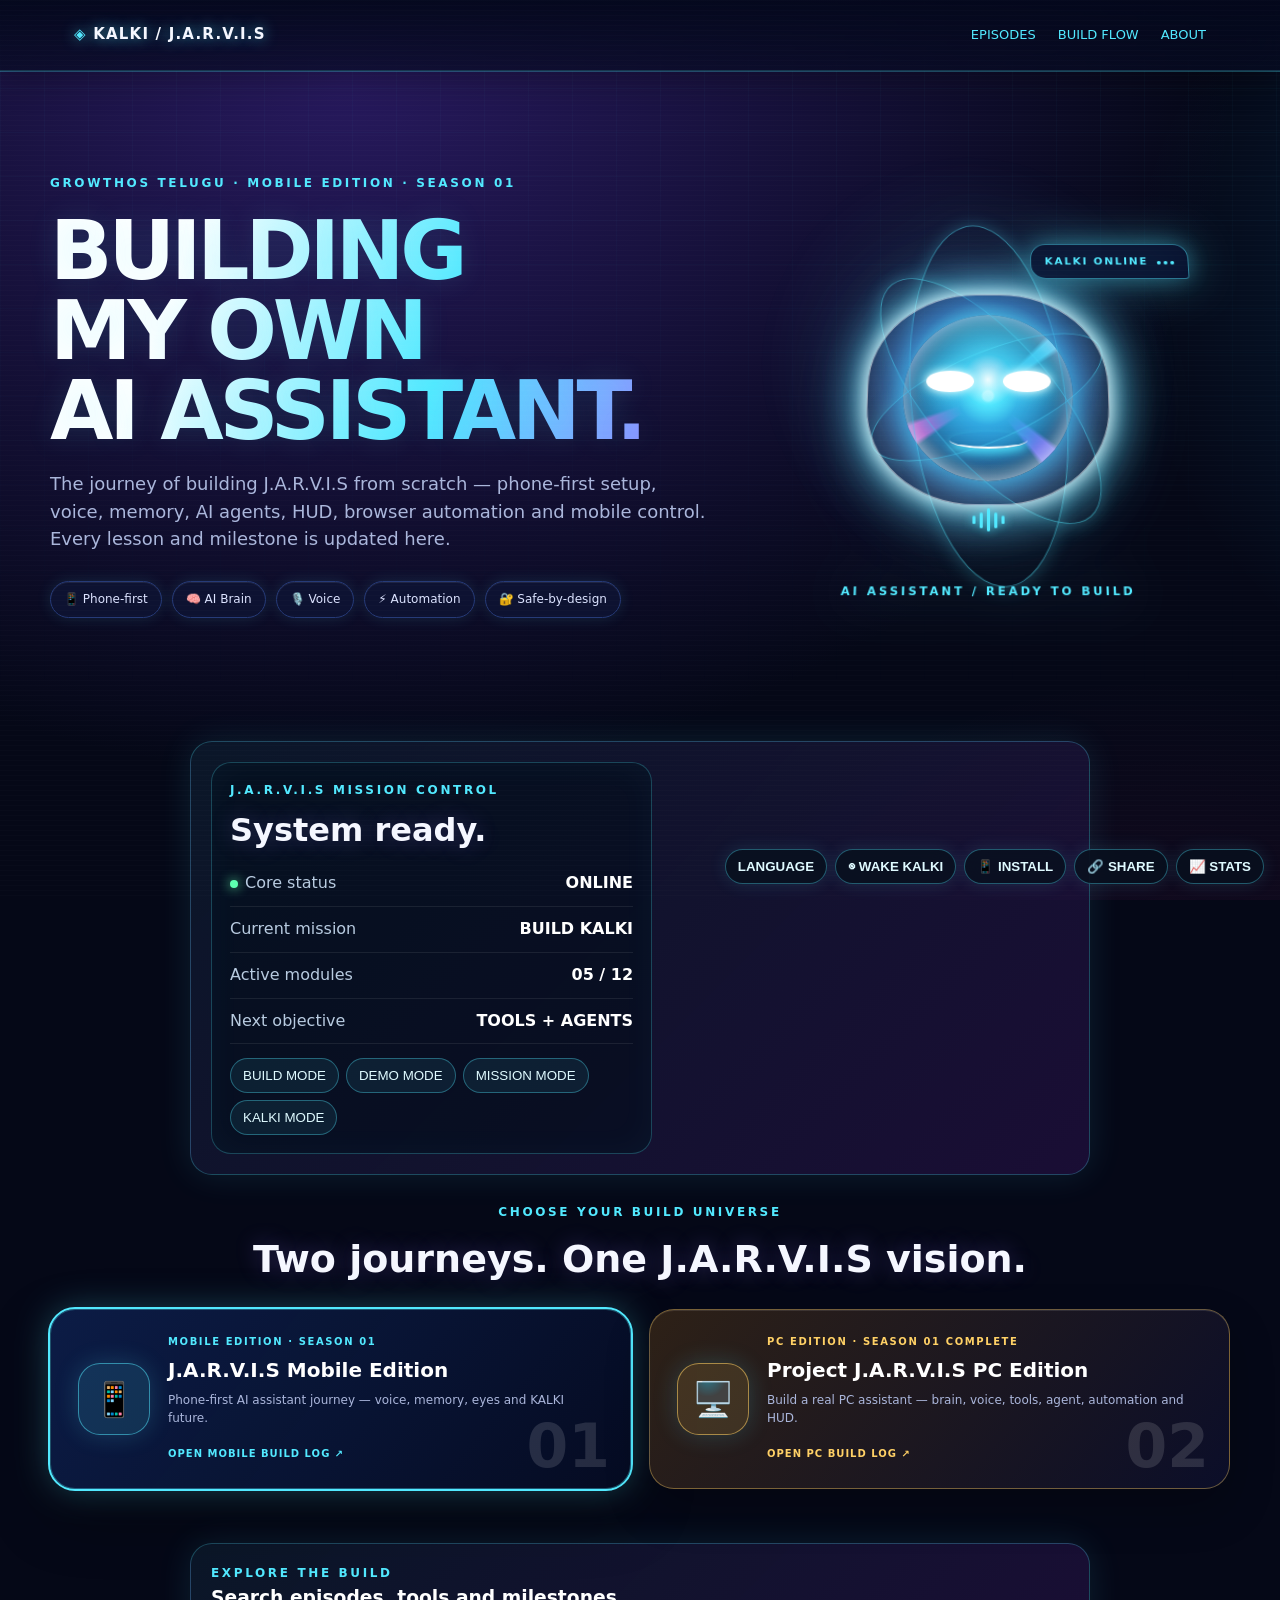
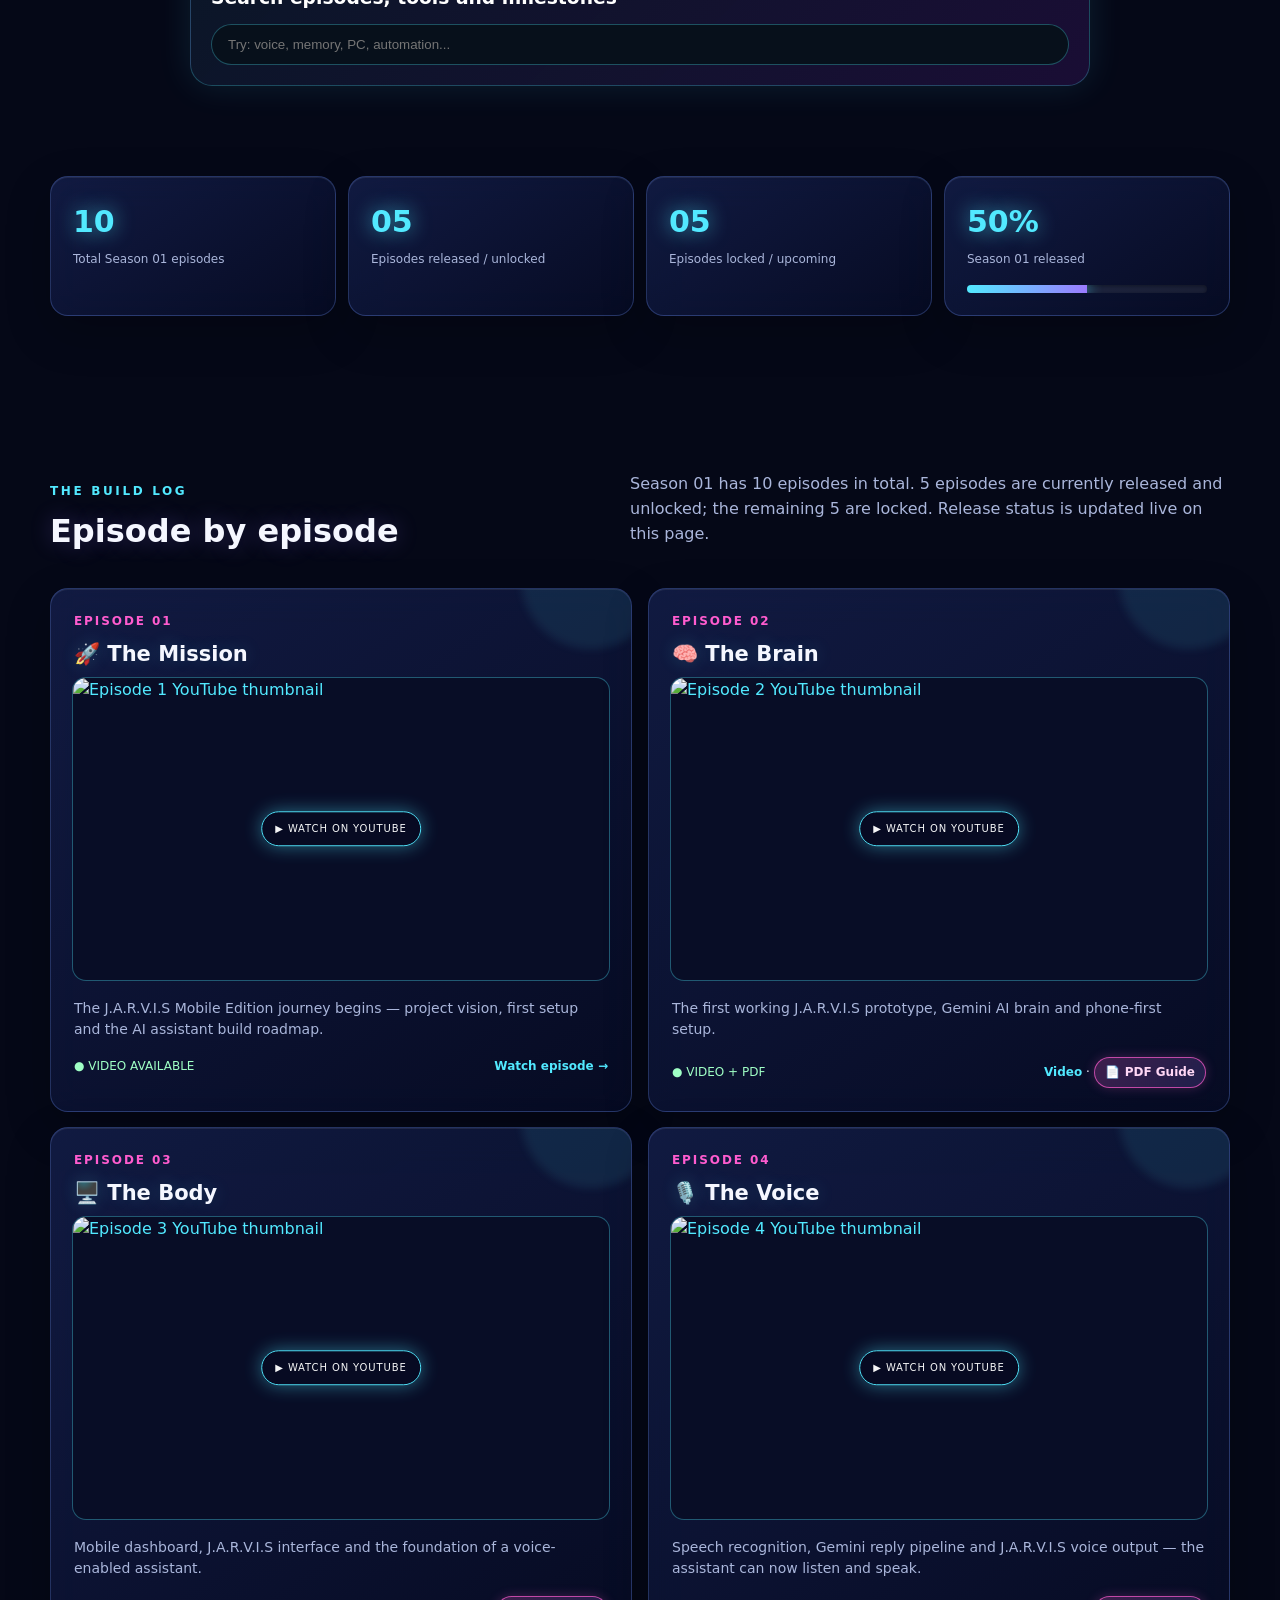
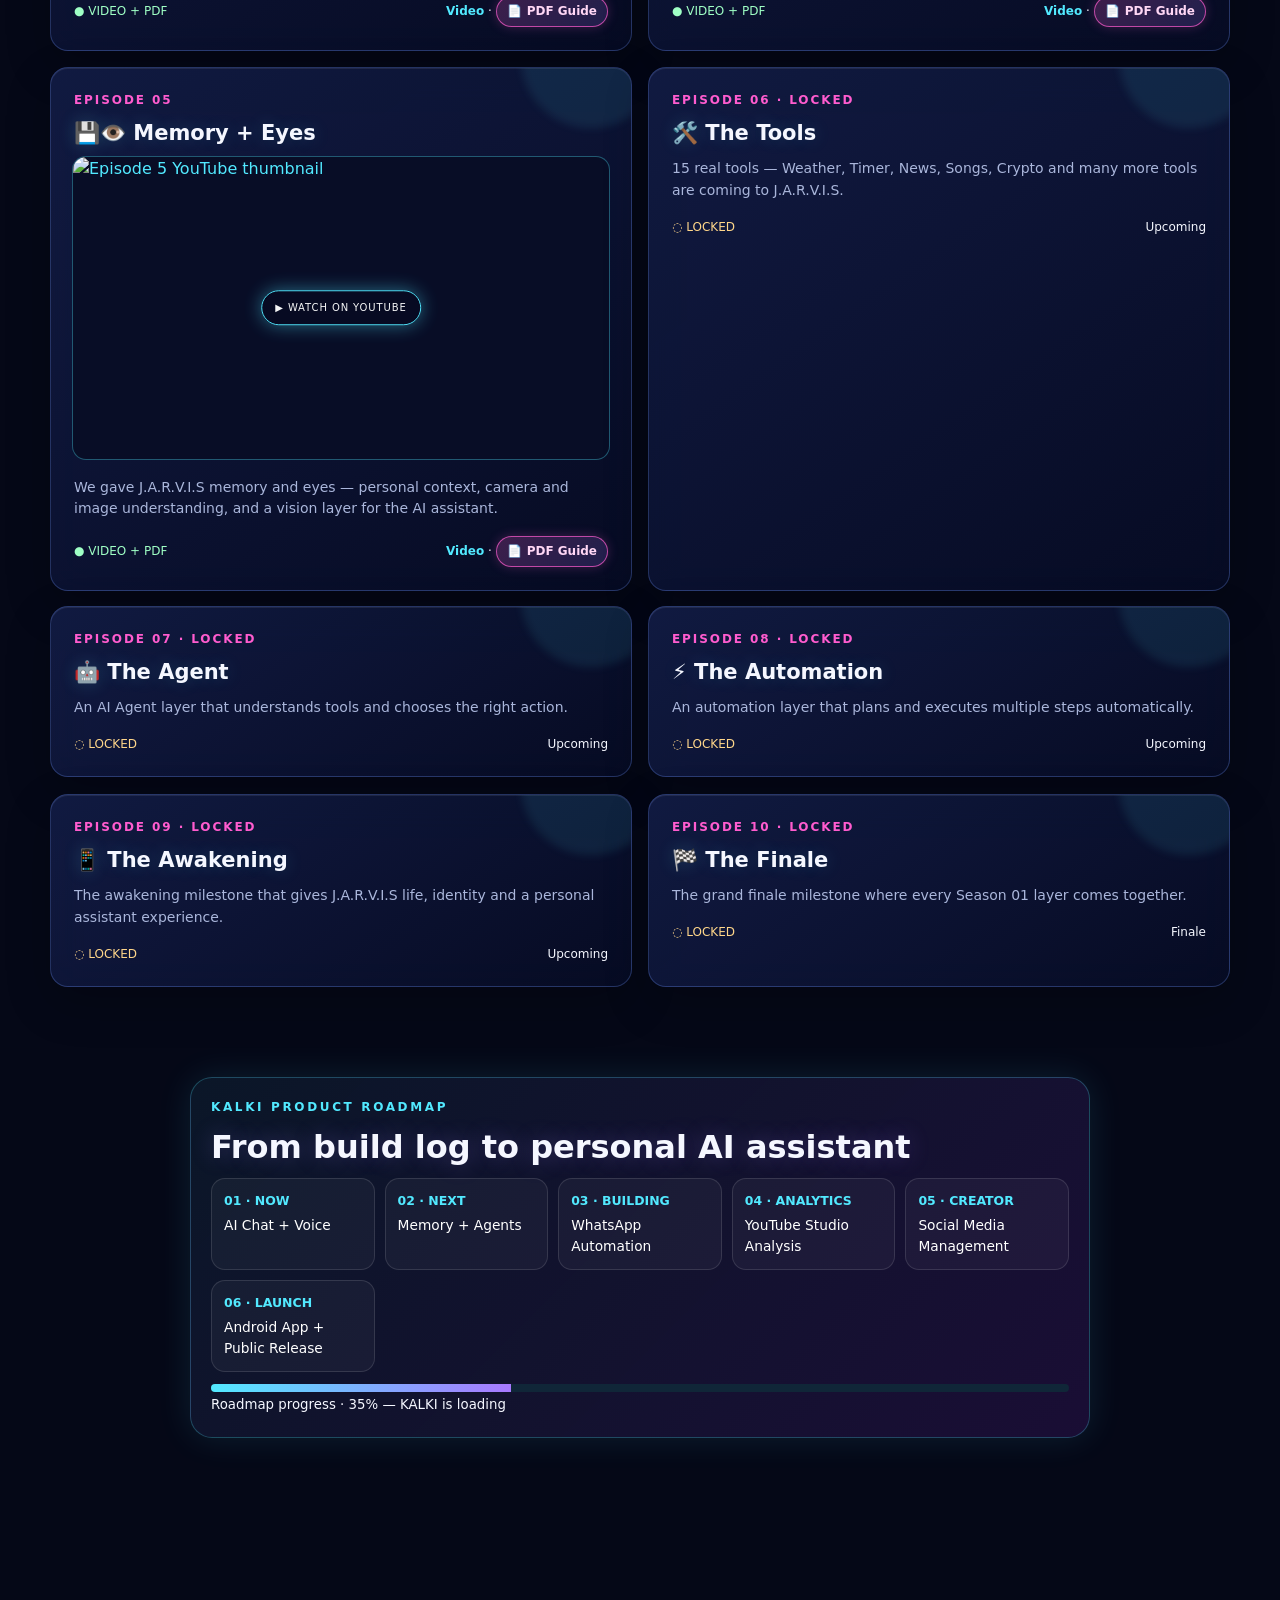
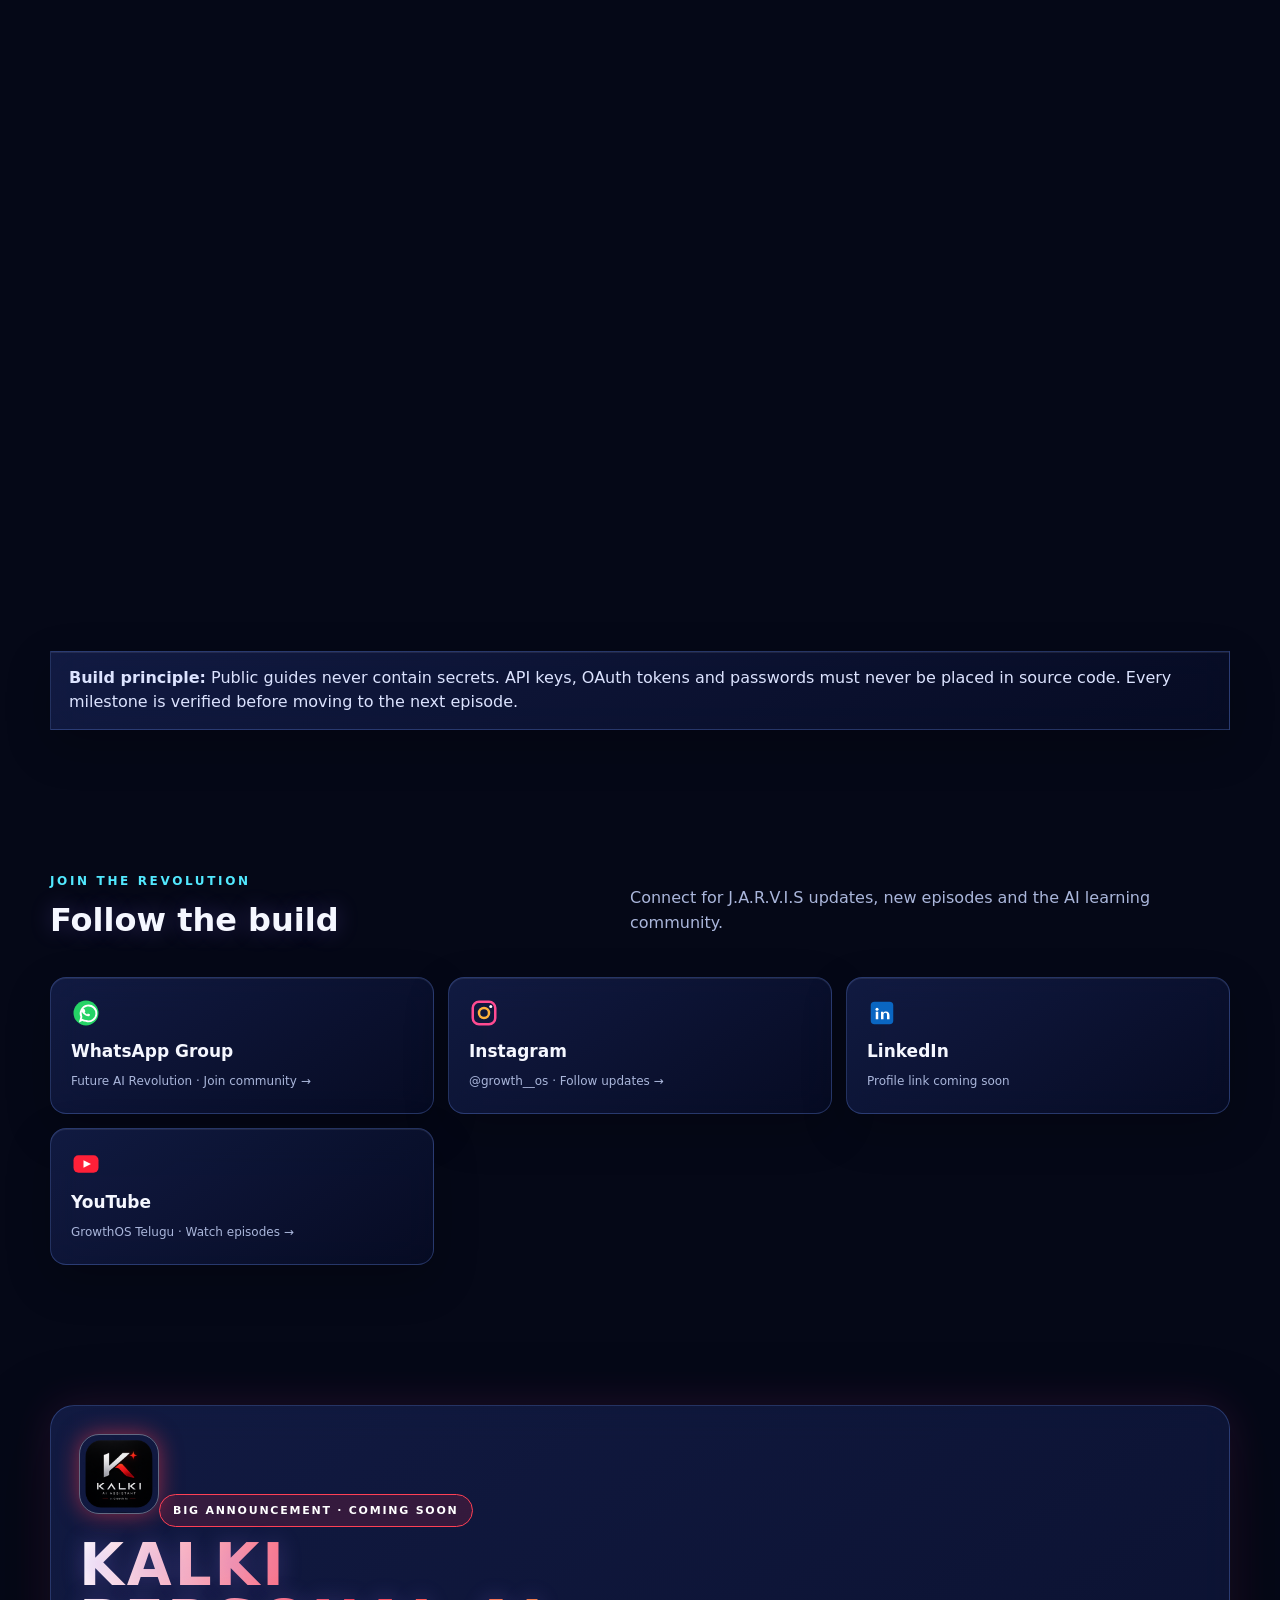
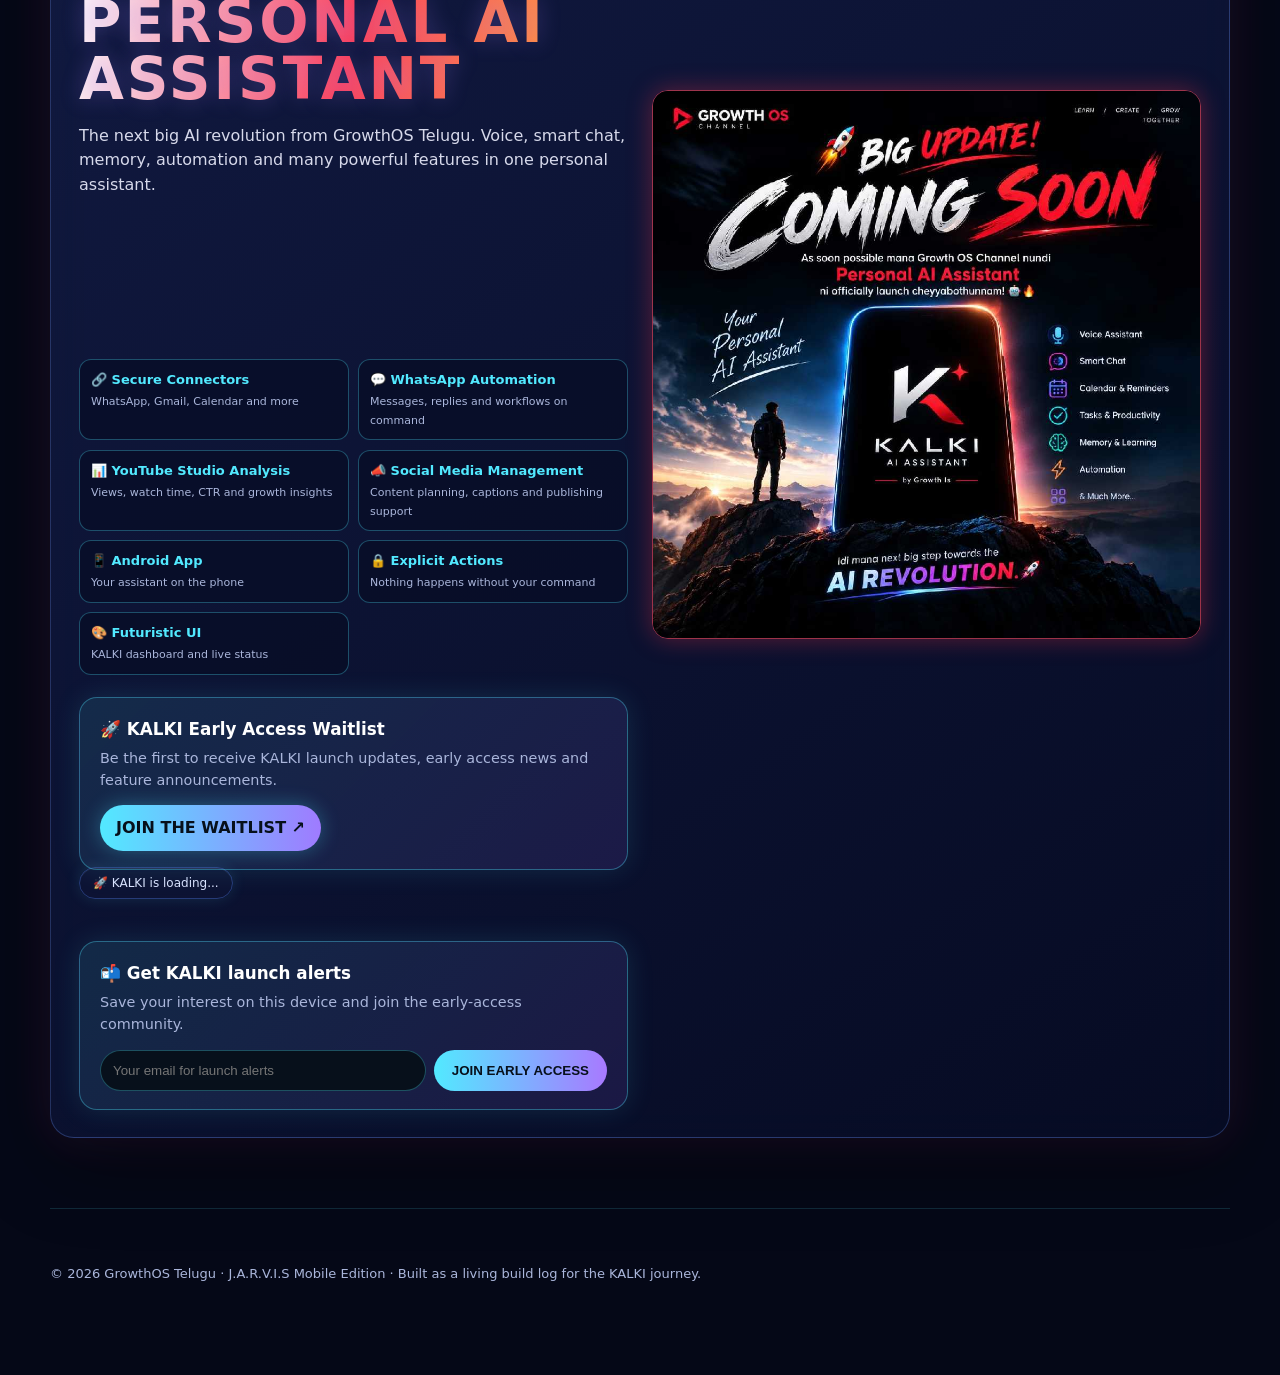
==== frontend/jarvis-build-log.html @ 360deee9 "Remove AI Brain and Command Simulator Removed the AI Brain Network and Command Simulator sections wh" ====
<!doctype html>
<html lang="te">
<head><link rel="manifest" href="manifest.json"><meta name="theme-color" content="#07101b">
<meta charset="utf-8">
<meta name="viewport" content="width=device-width, initial-scale=1">
<title>KALKI / J.A.R.V.I.S Mobile Edition — Build Log</title>
<meta name="description" content="GrowthOS Telugu J.A.R.V.I.S Mobile Edition build log — every episode, architecture note and practical guide in one place.">
<meta property="og:type" content="website">
<meta property="og:title" content="KALKI / J.A.R.V.I.S Mobile Edition — Build Log">
<meta property="og:description" content="A cinematic episode-by-episode build log for the J.A.R.V.I.S Mobile Edition project.">
<meta name="twitter:card" content="summary_large_image">
<meta name="theme-color" content="#070b22">
<style>
:root{--bg:#070b22;--panel:#0e1535;--line:#263b78;--cyan:#52e9ff;--violet:#9b7bff;--pink:#ff5ccf;--muted:#aab6db;--white:#f5f7ff}*{box-sizing:border-box}html{scroll-behavior:smooth}body{margin:0;background:radial-gradient(circle at 75% 0,#1b1750 0,transparent 32%),var(--bg);color:var(--white);font-family:Inter,system-ui,-apple-system,Segoe UI,sans-serif;line-height:1.55;overflow-x:hidden}body:before{content:"";position:fixed;inset:0;pointer-events:none;opacity:.11;background-image:linear-gradient(rgba(82,233,255,.3) 1px,transparent 1px),linear-gradient(90deg,rgba(82,233,255,.3) 1px,transparent 1px);background-size:44px 44px;mask-image:linear-gradient(to bottom,#000,transparent 85%)}a{color:var(--cyan);text-decoration:none}a:hover{text-decoration:underline}.wrap{max-width:1180px;margin:auto;padding:0 24px}.top{position:sticky;top:0;z-index:5;border-bottom:1px solid rgba(82,233,255,.2);background:rgba(7,11,34,.84);backdrop-filter:blur(16px)}.nav{height:70px;display:flex;align-items:center;justify-content:space-between;gap:20px}.brand{font-weight:900;letter-spacing:.08em}.brand b{color:var(--cyan)}.navlinks{display:flex;gap:22px;font-size:13px;color:var(--muted)}.hero{min-height:610px;display:grid;grid-template-columns:1.15fr .85fr;align-items:center;gap:40px;padding:72px 0}.eyebrow{color:var(--cyan);font-size:12px;letter-spacing:.22em;font-weight:800}.hero h1{font-size:clamp(40px,7vw,82px);line-height:.98;margin:18px 0;background:linear-gradient(110deg,#fff 20%,var(--cyan),var(--violet));-webkit-background-clip:text;color:transparent;letter-spacing:-.05em}.hero p{color:var(--muted);font-size:18px;max-width:660px}.chips{display:flex;flex-wrap:wrap;gap:10px;margin-top:28px}.chip{border:1px solid var(--line);background:rgba(14,21,53,.8);padding:8px 13px;border-radius:99px;font-size:12px;color:#dce3ff}.reactor{height:330px;display:grid;place-items:center;position:relative}.orb{width:170px;height:170px;border-radius:50%;background:radial-gradient(circle,#fff 0 4%,var(--cyan) 6%,#1575c9 25%,transparent 62%),conic-gradient(from 0deg,transparent 0 12%,var(--cyan) 13% 15%,transparent 16% 35%,var(--violet) 36% 39%,transparent 40% 65%,var(--pink) 66% 69%,transparent 70%);box-shadow:0 0 25px var(--cyan),0 0 90px rgba(82,233,255,.6);animation:pulse 2.7s ease-in-out infinite}.ring{position:absolute;border:1px solid rgba(82,233,255,.65);border-radius:50%;width:250px;height:90px;transform:rotate(-24deg);animation:spin 8s linear infinite}.ring:nth-child(2){width:310px;height:125px;transform:rotate(50deg);border-color:rgba(155,123,255,.6);animation-duration:11s;animation-direction:reverse}.ring:nth-child(3){width:370px;height:155px;transform:rotate(84deg);border-color:rgba(255,92,207,.4);animation-duration:15s}.corelabel{position:absolute;bottom:18px;color:var(--cyan);font-size:11px;letter-spacing:.25em;font-weight:800}.section{padding:70px 0}.sectionhead{display:flex;justify-content:space-between;align-items:end;gap:20px;margin-bottom:25px}.section h2{font-size:32px;margin:6px 0}.sectionhead p{color:var(--muted);max-width:600px}.stats{display:grid;grid-template-columns:repeat(4,1fr);gap:12px}.stat,.card,.timeline{background:linear-gradient(145deg,rgba(20,31,76,.84),rgba(10,15,40,.9));border:1px solid var(--line);border-radius:18px}.stat{padding:22px}.stat strong{font-size:30px;color:var(--cyan);display:block}.stat span{font-size:12px;color:var(--muted)}.progress{height:8px;border-radius:10px;background:#151e49;overflow:hidden;margin-top:15px}.progress i{display:block;height:100%;width:38%;background:linear-gradient(90deg,var(--cyan),var(--violet),var(--pink));box-shadow:0 0 15px var(--cyan)}.episodes{display:grid;grid-template-columns:repeat(2,1fr);gap:16px}.card{padding:23px;position:relative;overflow:hidden}.card:after{content:"";position:absolute;inset:-80px -30px auto auto;width:140px;height:140px;border-radius:50%;background:rgba(82,233,255,.09);filter:blur(4px)}.num{font-size:12px;color:var(--pink);letter-spacing:.16em;font-weight:900}.card h3{margin:7px 0 9px;font-size:21px}.thumb{display:block;position:relative;margin:-2px -2px 17px;border-radius:12px;overflow:hidden;border:1px solid rgba(82,233,255,.35);background:#080d26}.thumb img{display:block;width:100%;aspect-ratio:16/9;object-fit:cover;transition:transform .35s ease,filter .35s ease}.thumb:after{content:"▶  WATCH ON YOUTUBE";position:absolute;left:50%;top:50%;transform:translate(-50%,-50%);padding:9px 13px;border-radius:99px;background:rgba(7,11,34,.86);border:1px solid var(--cyan);color:#fff;font-size:10px;letter-spacing:.09em;white-space:nowrap;opacity:.96;box-shadow:0 0 18px rgba(82,233,255,.45)}.thumb:hover img{transform:scale(1.06);filter:brightness(.65)}.card p{margin:0 0 16px;color:var(--muted);font-size:14px}.meta{display:flex;align-items:center;justify-content:space-between;gap:12px;font-size:12px}.meta a{font-weight:700}.meta .pdf-link{display:inline-flex;align-items:center;gap:5px;padding:5px 10px;border:1px solid rgba(255,92,207,.7);border-radius:999px;background:linear-gradient(135deg,rgba(255,92,207,.22),rgba(155,123,255,.18));color:#ffd7f5;box-shadow:0 0 12px rgba(255,92,207,.22)}.meta .pdf-link:before{content:"📄"}.meta .pdf-link:hover{background:rgba(255,92,207,.35);text-decoration:none;transform:translateY(-1px)}.status{color:#9fffc5}.status.soon{color:#ffd68a}.timeline{padding:24px}.step{display:grid;grid-template-columns:80px 1fr;gap:16px;padding:17px 0;border-bottom:1px solid rgba(38,59,120,.7)}.step:last-child{border:0}.step b{color:var(--cyan)}.step span{color:var(--muted);font-size:14px}.note{border-left:3px solid var(--pink);padding:14px 18px;background:rgba(255,92,207,.07);color:#dce3ff}.socials{display:grid;grid-template-columns:repeat(3,1fr);gap:14px}.social{display:block;padding:20px;border:1px solid var(--line);border-radius:16px;background:rgba(14,21,53,.8);transition:transform .25s ease,border-color .25s ease}.social:hover{transform:translateY(-4px);border-color:var(--cyan);text-decoration:none}.social b{display:block;color:var(--white);font-size:17px;margin-bottom:4px}.social .icon{width:30px;height:30px;display:block;margin-bottom:10px}.announcement{position:relative;overflow:hidden;display:grid;grid-template-columns:1fr 1fr;gap:24px;align-items:center;padding:28px;border:1px solid #ff3b4f;border-radius:24px;background:radial-gradient(circle at 80% 20%,rgba(255,55,65,.25),transparent 35%),linear-gradient(135deg,#12091c,#070b22 60%,#1b0a2a);box-shadow:0 0 35px rgba(255,40,75,.24),inset 0 0 45px rgba(82,233,255,.08)}.announcement:before{content:"";position:absolute;inset:0;pointer-events:none;background:linear-gradient(115deg,transparent 35%,rgba(255,255,255,.07) 50%,transparent 65%);transform:translateX(-120%);animation:shine 5s ease-in-out infinite}.announcement-copy{position:relative;z-index:1}.announcement-copy h2{font-size:clamp(30px,5vw,58px);line-height:.98;margin:10px 0;background:linear-gradient(100deg,#fff,#ff4055,#ffb13b);-webkit-background-clip:text;color:transparent}.announcement-copy p{color:#d7d9eb;font-size:16px}.announcement-badge{display:inline-block;color:#fff;border:1px solid #ff4055;background:rgba(255,40,65,.16);border-radius:99px;padding:7px 13px;font-size:11px;font-weight:800;letter-spacing:.16em}.announcement-art{position:relative;z-index:1;width:100%;border-radius:16px;border:1px solid rgba(255,76,92,.6);box-shadow:0 0 24px rgba(255,50,70,.35);animation:float 4s ease-in-out infinite}.announcement-logo{width:80px;height:80px;object-fit:cover;border-radius:20px;border:1px solid rgba(255,255,255,.35);box-shadow:0 0 22px rgba(255,56,75,.55)}.feature-grid{display:grid;grid-template-columns:repeat(2,1fr);gap:9px;margin:18px 0}.feature{padding:10px 11px;border:1px solid rgba(82,233,255,.3);border-radius:12px;background:rgba(8,13,38,.72);color:#dce3ff;font-size:12px}.feature strong{display:block;color:var(--cyan);font-size:13px;margin-bottom:2px}.feature span{color:var(--muted);font-size:11px}@keyframes shine{0%,55%{transform:translateX(-120%)}75%,100%{transform:translateX(120%)}}@keyframes float{0%,100%{transform:translateY(0)}50%{transform:translateY(-8px)}}.social span{color:var(--muted);font-size:12px}.footer{padding:55px 0 90px;color:var(--muted);font-size:13px;border-top:1px solid rgba(82,233,255,.15)}@keyframes spin{to{transform:rotate(444deg)}}@keyframes pulse{0%,100%{transform:scale(.92);filter:hue-rotate(0)}50%{transform:scale(1.06);filter:hue-rotate(25deg)}}@media(max-width:760px){.wrap{padding:0 17px}.navlinks{display:none}.hero{grid-template-columns:1fr;padding:52px 0 30px;min-height:auto}.hero h1{font-size:52px}.reactor{height:270px}.stats{grid-template-columns:repeat(2,1fr)}.episodes{grid-template-columns:1fr}.section{padding:45px 0}.section h2{font-size:27px}.step{grid-template-columns:65px 1fr}.announcement{grid-template-columns:1fr;padding:20px}.socials{grid-template-columns:1fr}}

/* PREMIUM 3D MOTION UPGRADE */
:root{--gold:#ffd166;--glass:rgba(16,25,64,.62)}
body{background:radial-gradient(ellipse at 15% 5%,rgba(66,39,150,.55),transparent 32%),radial-gradient(ellipse at 85% 18%,rgba(0,174,255,.28),transparent 30%),radial-gradient(ellipse at 50% 90%,rgba(255,44,165,.16),transparent 38%),#050817;background-attachment:fixed}
body:after{content:"";position:fixed;inset:0;pointer-events:none;z-index:-1;opacity:.32;background-image:radial-gradient(circle,rgba(255,255,255,.8) 1px,transparent 1px),radial-gradient(circle,rgba(82,233,255,.6) 1px,transparent 1px);background-size:97px 97px,157px 157px;background-position:10px 20px,50px 80px;animation:stars 24s linear infinite}
@keyframes stars{to{background-position:180px 260px,-100px -130px}}
.top{background:linear-gradient(180deg,rgba(4,8,28,.95),rgba(7,11,34,.68));box-shadow:0 8px 32px rgba(0,0,0,.28),0 1px 0 rgba(82,233,255,.35)}
.brand{font-size:15px;text-shadow:0 0 14px rgba(82,233,255,.7)}
.hero{position:relative;isolation:isolate;min-height:650px}.hero:before{content:"";position:absolute;width:430px;height:430px;right:4%;top:12%;border-radius:50%;background:radial-gradient(circle,rgba(82,233,255,.13),transparent 68%);filter:blur(8px);animation:pulseGlow 5s ease-in-out infinite;z-index:-1}
@keyframes pulseGlow{50%{transform:scale(1.18);opacity:.65}}
.hero h1{text-shadow:0 0 30px rgba(82,233,255,.13)}
.card,.stat,.step,.note,.social,.announcement{background:linear-gradient(145deg,rgba(21,32,78,.78),rgba(7,13,39,.76));border:1px solid rgba(117,150,255,.27);box-shadow:inset 0 1px 0 rgba(255,255,255,.08),0 16px 45px rgba(0,0,0,.22);backdrop-filter:blur(18px)}
.card{position:relative;overflow:hidden;transform-style:preserve-3d;transition:transform .45s cubic-bezier(.2,.8,.2,1),box-shadow .45s,border-color .45s}.card:before{content:"";position:absolute;inset:-2px;background:linear-gradient(110deg,transparent 20%,rgba(82,233,255,.18),transparent 48%);transform:translateX(-120%);transition:transform .8s;pointer-events:none}.card:hover{transform:translateY(-10px) rotateX(2deg) rotateY(-2deg);border-color:rgba(82,233,255,.72);box-shadow:0 26px 65px rgba(0,0,0,.4),0 0 28px rgba(82,233,255,.15)}.card:hover:before{transform:translateX(120%)}
.card h3{position:relative;text-shadow:0 0 18px rgba(82,233,255,.18)}
.thumb{display:block;transform:translateZ(18px);overflow:hidden;border-radius:14px}.thumb img{transition:transform .65s,filter .65s}.card:hover .thumb img{transform:scale(1.07);filter:saturate(1.3) brightness(1.12)}
.stat{border-radius:18px;transition:transform .35s,box-shadow .35s}.stat:hover{transform:translateY(-6px) rotateX(4deg);box-shadow:0 20px 44px rgba(0,0,0,.3),0 0 22px rgba(155,123,255,.18)}.stat strong{ text-shadow:0 0 20px rgba(82,233,255,.65)}
.reactor{filter:drop-shadow(0 0 24px rgba(82,233,255,.45));transform:perspective(700px) rotateX(12deg);animation:reactorFloat 6s ease-in-out infinite}.orb{box-shadow:0 0 30px var(--cyan),0 0 90px rgba(155,123,255,.7),inset 0 0 25px #fff}.ring{border-color:rgba(82,233,255,.5)!important;box-shadow:0 0 18px rgba(82,233,255,.25)}
@keyframes reactorFloat{50%{transform:perspective(700px) rotateX(12deg) translateY(-14px) rotateZ(2deg)}}
.sectionhead h2,h2{ text-shadow:0 0 22px rgba(155,123,255,.28)}
.progress{background:rgba(255,255,255,.08);box-shadow:inset 0 1px 4px rgba(0,0,0,.4)}.progress i{background:linear-gradient(90deg,var(--cyan),var(--violet),var(--pink));box-shadow:0 0 15px var(--cyan);animation:progressShine 3s linear infinite;background-size:200% 100%}@keyframes progressShine{to{background-position:200% 0}}
.chip,.pdf-link{box-shadow:0 0 15px rgba(82,233,255,.12),inset 0 1px 0 rgba(255,255,255,.08)}
.social{transition:transform .35s,box-shadow .35s}.social:hover{transform:translateY(-8px) scale(1.02);box-shadow:0 20px 45px rgba(0,0,0,.35),0 0 26px rgba(255,92,207,.18);text-decoration:none}
.announcement{position:relative;overflow:hidden;box-shadow:0 25px 80px rgba(0,0,0,.38),0 0 45px rgba(255,92,207,.12)}.announcement:before{content:"";position:absolute;width:300px;height:300px;right:-100px;top:-130px;border-radius:50%;background:radial-gradient(circle,rgba(255,92,207,.28),transparent 68%);animation:pulseGlow 5s ease-in-out infinite}.announcement h2{letter-spacing:.05em}
@media(max-width:700px){.hero{min-height:590px}.hero:before{width:280px;height:280px;right:-20%;top:30%}.card:hover{transform:translateY(-5px)}.reactor{transform:scale(.82) perspective(700px) rotateX(12deg)}.reactor:hover{transform:scale(.86) perspective(700px) rotateX(12deg)}}

/* ANIMATED AI ASSISTANT CORE */
.reactor{position:relative;display:flex;align-items:center;justify-content:center;min-height:430px}
.assistant-bubble{position:absolute;top:12%;right:7%;z-index:4;padding:10px 14px;border:1px solid rgba(82,233,255,.5);border-radius:16px 16px 4px 16px;background:rgba(8,17,48,.82);color:var(--cyan);font-size:11px;font-weight:900;letter-spacing:.16em;box-shadow:0 0 22px rgba(82,233,255,.28);animation:assistantFloat 3.8s ease-in-out infinite}.assistant-bubble i{display:inline-block;width:4px;height:4px;margin-left:3px;border-radius:50%;background:var(--cyan);animation:typing 1.2s infinite}.assistant-bubble i:nth-child(2){animation-delay:.2s}.assistant-bubble i:nth-child(3){animation-delay:.4s}
.ai-face{position:absolute;inset:25%;border:1px solid rgba(255,255,255,.5);border-radius:45%;background:radial-gradient(ellipse at 50% 42%,rgba(255,255,255,.95),rgba(82,233,255,.7) 15%,rgba(24,104,201,.3) 48%,transparent 70%);box-shadow:0 0 20px #fff,0 0 45px var(--cyan);animation:facePulse 2.4s ease-in-out infinite}.ai-face span{position:absolute;top:38%;width:20%;height:10%;border-radius:50%;background:#fff;box-shadow:0 0 10px #fff,0 0 18px var(--cyan);animation:blink 4s infinite}.ai-face span:first-child{left:24%}.ai-face span:nth-child(2){right:24%}.ai-face b{position:absolute;left:34%;right:34%;bottom:25%;height:8%;border-bottom:2px solid #fff;border-radius:50%;box-shadow:0 5px 10px rgba(82,233,255,.8)}
.voice-wave{position:absolute;bottom:19%;display:flex;align-items:center;gap:4px;height:22px;z-index:3}.voice-wave i{display:block;width:3px;height:8px;border-radius:5px;background:var(--cyan);box-shadow:0 0 8px var(--cyan);animation:wave 1s ease-in-out infinite}.voice-wave i:nth-child(2){animation-delay:.1s;height:15px}.voice-wave i:nth-child(3){animation-delay:.2s;height:22px}.voice-wave i:nth-child(4){animation-delay:.3s;height:15px}.voice-wave i:nth-child(5){animation-delay:.4s;height:8px}
@keyframes wave{50%{transform:scaleY(.35);opacity:.5}}@keyframes assistantFloat{50%{transform:translateY(-9px)}}@keyframes facePulse{50%{transform:scale(1.05);filter:brightness(1.2)}}@keyframes typing{0%,70%,100%{opacity:.25}35%{opacity:1}}@keyframes blink{0%,44%,48%,100%{transform:scaleY(1)}46%{transform:scaleY(.1)}}
@media(max-width:700px){.reactor{min-height:350px}.assistant-bubble{top:8%;right:2%;font-size:9px}.voice-wave{bottom:15%}}

/* PROJECT JARVIS PC EDITION */
.pc-section{position:relative}.pc-season-bar{display:flex;justify-content:space-between;align-items:center;padding:22px 26px;margin:25px 0 20px;border:1px solid rgba(255,209,102,.36);border-radius:22px;background:linear-gradient(110deg,rgba(60,39,18,.65),rgba(22,22,59,.7));box-shadow:0 0 28px rgba(255,209,102,.1)}.season-kicker{display:block;color:var(--gold);font-size:11px;letter-spacing:.22em;font-weight:900}.pc-season-bar strong{display:block;margin:5px 0;font-size:20px}.pc-season-bar small{color:var(--muted)}.complete-ring{display:grid;place-items:center;width:72px;height:72px;border:2px solid var(--gold);border-radius:50%;color:var(--gold);font-size:28px;box-shadow:0 0 25px rgba(255,209,102,.25),inset 0 0 18px rgba(255,209,102,.12);animation:completePulse 2.8s ease-in-out infinite}.complete-ring span{font-size:8px;letter-spacing:.12em;margin-top:-16px}.pc-grid{display:grid;grid-template-columns:repeat(3,1fr);gap:16px}.pc-card{position:relative;padding:14px;border:1px solid rgba(155,123,255,.3);border-radius:19px;background:linear-gradient(145deg,rgba(19,28,70,.8),rgba(6,11,34,.84));box-shadow:inset 0 1px 0 rgba(255,255,255,.08),0 15px 35px rgba(0,0,0,.24);transition:transform .4s,box-shadow .4s,border-color .4s;transform-style:preserve-3d}.pc-card:hover{transform:translateY(-8px) rotateX(2deg);border-color:rgba(255,209,102,.65);box-shadow:0 25px 55px rgba(0,0,0,.38),0 0 25px rgba(155,123,255,.15)}.pc-num{color:var(--gold);font-size:10px;letter-spacing:.18em;font-weight:900;margin:4px 0 10px}.pc-thumb{display:block;position:relative;overflow:hidden;border-radius:13px}.pc-thumb img{display:block;width:100%;aspect-ratio:16/9;object-fit:cover;transition:transform .6s,filter .6s}.pc-thumb span{position:absolute;left:50%;top:50%;transform:translate(-50%,-50%);width:44px;height:44px;display:grid;place-items:center;border-radius:50%;background:rgba(255,30,58,.92);color:#fff;box-shadow:0 0 20px rgba(255,30,58,.7);opacity:.9}.pc-card:hover .pc-thumb img{transform:scale(1.08);filter:saturate(1.35) brightness(1.12)}.pc-card h3{font-size:16px;margin:14px 0 6px}.pc-card p{min-height:48px;color:var(--muted);font-size:12px;margin:0 0 12px}.pc-watch{font-size:10px;letter-spacing:.13em;font-weight:900;color:var(--cyan)}.season2-banner{position:relative;display:flex;align-items:center;gap:22px;margin-top:28px;padding:24px 28px;overflow:hidden;border:1px solid rgba(255,92,207,.65);border-radius:24px;background:linear-gradient(105deg,rgba(75,20,90,.65),rgba(13,25,69,.82));box-shadow:0 0 38px rgba(255,92,207,.18),inset 0 1px 0 rgba(255,255,255,.1)}.season2-banner:after{content:"";position:absolute;width:300px;height:300px;right:-100px;top:-140px;border-radius:50%;background:radial-gradient(circle,rgba(255,92,207,.32),transparent 65%);animation:pulseGlow 4s infinite}.season2-orbit{display:grid;place-items:center;flex:none;width:74px;height:74px;border:2px solid var(--pink);border-radius:50%;color:#fff;font-size:23px;font-weight:900;box-shadow:0 0 25px rgba(255,92,207,.5);animation:spinSlow 8s linear infinite}.season2-banner span{color:var(--pink);font-size:10px;letter-spacing:.2em;font-weight:900}.season2-banner strong{display:block;font-size:22px;color:#fff;margin:4px 0}.season2-banner p{margin:0;color:#d7c9ef;font-size:13px}.season2-banner>b{position:relative;z-index:1;margin-left:auto;text-align:center;color:var(--gold);font-size:13px;letter-spacing:.14em;text-shadow:0 0 15px rgba(255,209,102,.65)}@keyframes completePulse{50%{transform:scale(1.06);box-shadow:0 0 38px rgba(255,209,102,.42)}}@keyframes spinSlow{to{transform:rotate(360deg)}}
@media(max-width:800px){.pc-grid{grid-template-columns:repeat(2,1fr)}.season2-banner{padding:20px;gap:14px}.season2-banner strong{font-size:17px}.season2-banner>b{font-size:10px}}@media(max-width:560px){.pc-grid{grid-template-columns:1fr}.pc-season-bar{padding:18px}.pc-season-bar strong{font-size:16px}.complete-ring{width:58px;height:58px;font-size:22px}.season2-banner{align-items:flex-start}.season2-orbit{width:55px;height:55px;font-size:17px}.season2-banner>b{display:none}}

/* EDITION SLIDES */
.edition-selector{padding:8px 0 34px}.edition-heading{text-align:center;margin-bottom:20px}.edition-heading h2{font-size:clamp(24px,4vw,38px);margin:8px 0}.edition-slides{display:grid;grid-template-columns:1fr 1fr;gap:18px}.edition-slide{position:relative;display:flex;align-items:center;gap:18px;min-height:170px;padding:24px 27px;border-radius:25px;overflow:hidden;text-decoration:none!important;background:linear-gradient(130deg,rgba(13,31,75,.9),rgba(6,12,37,.84));border:1px solid rgba(82,233,255,.32);box-shadow:inset 0 1px 0 rgba(255,255,255,.1),0 20px 45px rgba(0,0,0,.24);transition:transform .45s,box-shadow .45s,border-color .45s}.edition-slide:before{content:"";position:absolute;inset:0;background:linear-gradient(115deg,transparent 35%,rgba(255,255,255,.12),transparent 62%);transform:translateX(-120%);transition:transform .8s}.edition-slide:hover{transform:translateY(-9px) scale(1.015);border-color:var(--cyan);box-shadow:0 28px 65px rgba(0,0,0,.4),0 0 30px rgba(82,233,255,.18)}.edition-slide:hover:before{transform:translateX(120%)}.pc-slide{border-color:rgba(255,209,102,.38);background:linear-gradient(130deg,rgba(53,37,23,.86),rgba(13,15,44,.86))}.pc-slide:hover{border-color:var(--gold);box-shadow:0 28px 65px rgba(0,0,0,.4),0 0 30px rgba(255,209,102,.16)}.slide-orb{position:relative;z-index:1;display:grid;place-items:center;flex:none;width:72px;height:72px;border-radius:22px;font-size:34px;background:rgba(82,233,255,.12);border:1px solid rgba(82,233,255,.5);box-shadow:0 0 25px rgba(82,233,255,.18)}.pc-slide .slide-orb{background:rgba(255,209,102,.12);border-color:rgba(255,209,102,.55)}.slide-label{display:block;color:var(--cyan);font-size:10px;letter-spacing:.16em;font-weight:900}.pc-slide .slide-label{color:var(--gold)}.edition-slide strong{display:block;color:#fff;font-size:20px;margin:5px 0}.edition-slide p{position:relative;z-index:1;margin:0 0 12px;color:var(--muted);font-size:12px}.edition-slide b{position:relative;z-index:1;color:var(--cyan);font-size:10px;letter-spacing:.1em}.pc-slide b{color:var(--gold)}.edition-slide em{position:absolute;right:20px;bottom:12px;color:rgba(255,255,255,.13);font-size:60px;font-weight:900;font-style:normal;line-height:1}@media(max-width:700px){.edition-slides{grid-template-columns:1fr}.edition-slide{min-height:150px;padding:20px}.edition-slide strong{font-size:17px}.slide-orb{width:58px;height:58px;font-size:27px;border-radius:18px}}

/* EDITION SWITCHING */
.edition-content{transition:opacity .45s,transform .45s,visibility .45s;transform-origin:top}.edition-content.is-hidden{display:none!important}.edition-slide.is-active{outline:2px solid var(--cyan);box-shadow:0 0 34px rgba(82,233,255,.28),0 25px 60px rgba(0,0,0,.35)}.pc-slide.is-active{outline-color:var(--gold);box-shadow:0 0 34px rgba(255,209,102,.25),0 25px 60px rgba(0,0,0,.35)}

.waitlist-box{margin-top:22px;padding:18px 20px;border:1px solid rgba(82,233,255,.35);border-radius:18px;background:linear-gradient(135deg,rgba(82,233,255,.11),rgba(151,93,255,.13));box-shadow:0 0 28px rgba(82,233,255,.12)}.waitlist-box strong{display:block;color:#fff;font-size:1.05rem;margin-bottom:5px}.waitlist-box p{margin:0 0 13px;color:var(--muted);font-size:.9rem}.waitlist-btn{display:inline-flex;align-items:center;gap:8px;padding:11px 16px;border-radius:999px;background:linear-gradient(90deg,var(--cyan),#9f7bff);color:#07101b;font-weight:900;text-decoration:none;box-shadow:0 0 20px rgba(82,233,255,.3)}.waitlist-btn:hover{transform:translateY(-2px);filter:brightness(1.08)}

/* CINEMATIC MOTION LAYER */
body:after{content:"";position:fixed;inset:0;pointer-events:none;z-index:20;opacity:.07;background:repeating-linear-gradient(180deg,rgba(255,255,255,.12) 0,rgba(255,255,255,.12) 1px,transparent 1px,transparent 5px);mix-blend-mode:screen;animation:scanline 14s linear infinite}@keyframes scanline{from{transform:translateY(-18px)}to{transform:translateY(18px)}}
body{background-size:180% 180%;animation:bgDrift 22s ease-in-out infinite alternate}@keyframes bgDrift{0%{background-position:0% 0%}100%{background-position:100% 100%}}
.reveal{opacity:0;transform:translateY(28px) scale(.985);filter:blur(4px);transition:opacity .8s cubic-bezier(.2,.8,.2,1),transform .8s cubic-bezier(.2,.8,.2,1),filter .8s ease}.reveal.revealed{opacity:1;transform:none;filter:none}.reveal:nth-child(2){transition-delay:.08s}.reveal:nth-child(3){transition-delay:.16s}.reveal:nth-child(4){transition-delay:.24s}
.edition-slide,.card,.pc-card,.feature,.stat,.step,.announcement,.waitlist-box{will-change:transform}.edition-slide:hover,.pc-card:hover,.card:hover{animation:cardFloat 2.4s ease-in-out infinite alternate}@keyframes cardFloat{from{transform:translateY(0) rotateX(0)}to{transform:translateY(-5px) rotateX(1deg)}}
.feature-grid .feature{animation:featureGlow 4s ease-in-out infinite alternate}.feature-grid .feature:nth-child(2n){animation-delay:1s}@keyframes featureGlow{from{box-shadow:0 0 0 rgba(82,233,255,0)}to{box-shadow:0 0 24px rgba(82,233,255,.12)}}
.announcement-badge{animation:badgePulse 2.8s ease-in-out infinite}@keyframes badgePulse{0%,100%{opacity:.72;box-shadow:0 0 0 rgba(82,233,255,0)}50%{opacity:1;box-shadow:0 0 22px rgba(82,233,255,.28)}}

/* KALKI PRODUCT EXPERIENCE LAYER */
.kx-tools{position:fixed;right:16px;bottom:16px;z-index:40;display:flex;gap:8px;flex-wrap:wrap;justify-content:flex-end}.kx-btn{border:1px solid rgba(82,233,255,.35);background:rgba(8,17,30,.82);backdrop-filter:blur(12px);color:#dffaff;border-radius:999px;padding:9px 12px;font-weight:800;cursor:pointer;box-shadow:0 0 18px rgba(82,233,255,.12)}.kx-btn:hover{transform:translateY(-2px);border-color:var(--cyan)}
.kx-panel{max-width:900px;margin:20px auto;padding:20px;border:1px solid rgba(82,233,255,.25);border-radius:22px;background:linear-gradient(135deg,rgba(12,27,45,.8),rgba(35,16,66,.7));box-shadow:0 0 35px rgba(82,233,255,.11)}.kx-panel h3{margin:0 0 12px;color:#fff}.kx-search{width:100%;box-sizing:border-box;border:1px solid rgba(82,233,255,.3);border-radius:999px;padding:12px 16px;background:#07101b;color:white;outline:none}.kx-roadmap{display:grid;grid-template-columns:repeat(auto-fit,minmax(150px,1fr));gap:10px}.kx-roadmap div{padding:12px;border-radius:14px;border:1px solid rgba(255,255,255,.12);background:rgba(255,255,255,.04)}.kx-roadmap b{display:block;color:var(--cyan);font-size:.78rem}.kx-roadmap span{display:block;color:#fff;margin-top:4px;font-size:.86rem}.kx-progress{height:8px;background:#102638;border-radius:99px;overflow:hidden;margin-top:12px}.kx-progress i{display:block;height:100%;width:35%;background:linear-gradient(90deg,var(--cyan),#a879ff);animation:kxProgress 2s ease-out}@keyframes kxProgress{from{width:0}to{width:35%}}
.kx-modal[hidden]{display:none!important}.kx-modal{position:fixed;inset:0;z-index:60;background:rgba(2,6,14,.82);display:grid;place-items:center;padding:18px}.kx-modal-card{width:min(680px,100%);max-height:85vh;overflow:auto;border:1px solid rgba(82,233,255,.4);border-radius:24px;padding:24px;background:linear-gradient(145deg,#0c1d31,#1e1238);box-shadow:0 0 60px rgba(82,233,255,.2)}.kx-modal-card h2{color:#fff}.kx-close{float:right;border:0;background:none;color:#fff;font-size:1.6rem;cursor:pointer}.kx-modal-card a{color:var(--cyan)}
.kx-form{display:flex;gap:8px;flex-wrap:wrap;margin-top:14px}.kx-form input{flex:1;min-width:180px;padding:12px;border-radius:999px;border:1px solid rgba(82,233,255,.3);background:#07101b;color:white}.kx-form button{border:0;border-radius:999px;padding:12px 18px;font-weight:900;background:linear-gradient(90deg,var(--cyan),#a879ff);color:#07101b}.kx-toast{position:fixed;top:80px;right:16px;z-index:70;padding:13px 16px;border-radius:14px;background:#10283b;color:#dffaff;border:1px solid var(--cyan);box-shadow:0 0 25px rgba(82,233,255,.25);animation:toastIn .35s ease}@keyframes toastIn{from{transform:translateX(30px);opacity:0}to{transform:none;opacity:1}}
.lang-te .en-only{display:none!important}.lang-en .te-only{display:none!important}@media(max-width:600px){.kx-tools{left:12px;right:12px;bottom:12px}.kx-btn{font-size:.75rem}.kx-panel{margin:14px 0}.kx-form{display:block}.kx-form input,.kx-form button{width:100%;margin-top:7px}}

/* IMMERSIVE J.A.R.V.I.S EXPERIENCE */
body.mission-mode{--cyan:#ffb84d;--gold:#ff7b35}.mission-mode .hero,.mission-mode .kx-panel{filter:saturate(1.25)}body.demo-mode{--cyan:#8d7bff}body.kalki-mode{--cyan:#57ffd0;--gold:#b57bff}.jarvis-console{display:grid;grid-template-columns:1.1fr 1fr;gap:16px;align-items:stretch}.mission-box,.brain-box,.command-box{padding:18px;border:1px solid rgba(82,233,255,.25);border-radius:20px;background:rgba(4,14,28,.62);box-shadow:inset 0 0 35px rgba(82,233,255,.04)}.system-line{display:flex;justify-content:space-between;border-bottom:1px solid rgba(255,255,255,.08);padding:10px 0;color:#b8cbe0}.system-line b{color:#fff}.online-dot{display:inline-block;width:8px;height:8px;border-radius:50%;background:#5dffb0;box-shadow:0 0 12px #5dffb0;margin-right:7px}.brain-map{min-height:190px;position:relative;display:grid;place-items:center}.brain-core{width:76px;height:76px;border:2px solid var(--cyan);border-radius:50%;display:grid;place-items:center;color:white;font-weight:900;box-shadow:0 0 28px var(--cyan);animation:corePulse 2s infinite}.brain-node{position:absolute;padding:7px 10px;border:1px solid rgba(82,233,255,.4);border-radius:999px;font-size:.72rem;color:#dffaff;background:rgba(8,25,42,.9);animation:nodeFloat 3s ease-in-out infinite alternate}.brain-node:nth-child(2){top:2px}.brain-node:nth-child(3){right:0;top:45%}.brain-node:nth-child(4){bottom:2px}.brain-node:nth-child(5){left:0;top:45%}@keyframes corePulse{50%{transform:scale(1.08);box-shadow:0 0 45px var(--cyan)}}@keyframes nodeFloat{to{transform:translateY(-5px)}}.command-row{display:flex;gap:8px;flex-wrap:wrap}.command-btn,.mode-btn{border:1px solid rgba(82,233,255,.35);background:rgba(82,233,255,.08);color:#dffaff;border-radius:999px;padding:9px 12px;cursor:pointer}.command-btn:hover,.mode-btn:hover{background:rgba(82,233,255,.2)}.command-output{min-height:42px;margin-top:12px;padding:12px;border-radius:12px;background:#050d18;color:#8fffd2;font-family:monospace}.mode-row{display:flex;gap:7px;flex-wrap:wrap;margin-top:14px}.wake-overlay{position:fixed;inset:0;z-index:80;background:radial-gradient(circle,#113c58 0,#020611 60%);display:grid;place-items:center;color:#dffaff;text-align:center}.wake-overlay[hidden]{display:none!important}.wake-core{width:130px;height:130px;border:2px solid var(--cyan);border-radius:50%;display:grid;place-items:center;box-shadow:0 0 70px var(--cyan);animation:corePulse 1s infinite}.wake-overlay h2{letter-spacing:.18em}.wake-overlay p{color:#99aec3}@media(max-width:700px){.jarvis-console{grid-template-columns:1fr}}
</style>
</head>
<body>
<header class="top"><div class="wrap nav"><div class="brand"><b>◈</b> KALKI / J.A.R.V.I.S</div><nav class="navlinks"><a href="#episodes">EPISODES</a><a href="#architecture">BUILD FLOW</a><a href="#about">ABOUT</a></nav></div></header>
<main>
<section class="wrap hero"><div><div class="eyebrow">GROWTHOS TELUGU · MOBILE EDITION · SEASON 01</div><h1>BUILDING<br>MY OWN<br>AI ASSISTANT.</h1><p>The journey of building J.A.R.V.I.S from scratch — phone-first setup, voice, memory, AI agents, HUD, browser automation and mobile control. Every lesson and milestone is updated here.</p><div class="chips"><span class="chip">📱 Phone-first</span><span class="chip">🧠 AI Brain</span><span class="chip">🎙️ Voice</span><span class="chip">⚡ Automation</span><span class="chip">🔐 Safe-by-design</span></div></div><div class="reactor"><div class="assistant-bubble">KALKI ONLINE <i></i><i></i><i></i></div><div class="ring"></div><div class="ring"></div><div class="ring"></div><div class="orb"><div class="ai-face"><span></span><span></span><b></b></div></div><div class="voice-wave"><i></i><i></i><i></i><i></i><i></i></div><div class="corelabel">AI ASSISTANT / READY TO BUILD</div></div></section>
<section class="wrap edition-selector"><div class="edition-heading"><div class="eyebrow">CHOOSE YOUR BUILD UNIVERSE</div><h2>Two journeys. One J.A.R.V.I.S vision.</h2></div><div class="edition-slides"><a class="edition-slide mobile-slide" data-edition="mobile" href="#episodes"><div class="slide-orb">📱</div><div><span class="slide-label">MOBILE EDITION · SEASON 01</span><strong>J.A.R.V.I.S Mobile Edition</strong><p>Phone-first AI assistant journey — voice, memory, eyes and KALKI future.</p><b>OPEN MOBILE BUILD LOG ↗</b></div><em>01</em></a><a class="edition-slide pc-slide" data-edition="pc" href="#pc-edition"><div class="slide-orb">🖥️</div><div><span class="slide-label">PC EDITION · SEASON 01 COMPLETE</span><strong>Project J.A.R.V.I.S PC Edition</strong><p>Build a real PC assistant — brain, voice, tools, agent, automation and HUD.</p><b>OPEN PC BUILD LOG ↗</b></div><em>02</em></a></div></section><section class="wrap section"><div class="stats"><div class="stat"><strong>10</strong><span>Total Season 01 episodes</span></div><div class="stat"><strong>05</strong><span>Episodes released / unlocked</span></div><div class="stat"><strong>05</strong><span>Episodes locked / upcoming</span></div><div class="stat"><strong>50%</strong><span>Season 01 released<div class="progress"><i style="width:50%"></i></div></span></div></div></section>
<section id="episodes" class="wrap section edition-content mobile-content"><div class="sectionhead"><div><div class="eyebrow">THE BUILD LOG</div><h2>Episode by episode</h2></div><p>Season 01 has 10 episodes in total. 5 episodes are currently released and unlocked; the remaining 5 are locked. Release status is updated live on this page.</p></div><div class="episodes">
<article class="card"><div class="num">EPISODE 01</div><h3>🚀 The Mission</h3><a class="thumb" href="https://youtu.be/4ODkN4uJ70s?si=hsAqciS71v94xel4"><img src="https://i.ytimg.com/vi/4ODkN4uJ70s/hqdefault.jpg" alt="Episode 1 YouTube thumbnail"></a><p>The J.A.R.V.I.S Mobile Edition journey begins — project vision, first setup and the AI assistant build roadmap.</p><div class="meta"><span class="status">● VIDEO AVAILABLE</span><a href="https://youtu.be/4ODkN4uJ70s?si=hsAqciS71v94xel4">Watch episode →</a></div></article>
<article class="card"><div class="num">EPISODE 02</div><h3>🧠 The Brain</h3><a class="thumb" href="https://youtu.be/y-RGuX-0_Aw?si=grcCgSGnwmsi0z0d"><img src="https://i.ytimg.com/vi/y-RGuX-0_Aw/hqdefault.jpg" alt="Episode 2 YouTube thumbnail"></a><p>The first working J.A.R.V.I.S prototype, Gemini AI brain and phone-first setup.</p><div class="meta"><span class="status">● VIDEO + PDF</span><span><a href="https://youtu.be/y-RGuX-0_Aw?si=grcCgSGnwmsi0z0d">Video</a> · <a class="pdf-link" href="https://drive.google.com/file/d/1g7-OWXyu3yy21CHlunbr9bGh71UxsmPF/view?usp=drivesdk">PDF Guide</a></span></div></article>
<article class="card"><div class="num">EPISODE 03</div><h3>🖥️ The Body</h3><a class="thumb" href="https://youtu.be/M8YVD1p0l7A?si=1M_78RnL4RnYLblr"><img src="https://i.ytimg.com/vi/M8YVD1p0l7A/hqdefault.jpg" alt="Episode 3 YouTube thumbnail"></a><p>Mobile dashboard, J.A.R.V.I.S interface and the foundation of a voice-enabled assistant.</p><div class="meta"><span class="status">● VIDEO + PDF</span><span><a href="https://youtu.be/M8YVD1p0l7A?si=1M_78RnL4RnYLblr">Video</a> · <a class="pdf-link" href="https://drive.google.com/file/d/1E6g5W9XjwPfW82LHMatnkEgSV2gooXc3/view?usp=drivesdk">PDF Guide</a></span></div></article>
<article class="card"><div class="num">EPISODE 04</div><h3>🎙️ The Voice</h3><a class="thumb" href="https://youtu.be/PslwAF48B5g?si=d_9CJ32CoWSvLpOz"><img src="https://i.ytimg.com/vi/PslwAF48B5g/hqdefault.jpg" alt="Episode 4 YouTube thumbnail"></a><p>Speech recognition, Gemini reply pipeline and J.A.R.V.I.S voice output — the assistant can now listen and speak.</p><div class="meta"><span class="status">● VIDEO + PDF</span><span><a href="https://youtu.be/PslwAF48B5g?si=d_9CJ32CoWSvLpOz">Video</a> · <a class="pdf-link" href="https://drive.google.com/file/d/1Go3YoIzx59Mst_aXGJEYOb5dK4MO9bQ0/view?usp=drivesdk">PDF Guide</a></span></div></article>
<article class="card"><div class="num">EPISODE 05</div><h3>💾👁️ Memory + Eyes</h3><a class="thumb" href="https://youtu.be/v6W3x4B5R8c?si=U80WNxY2IglJeL0a"><img src="https://i.ytimg.com/vi/v6W3x4B5R8c/hqdefault.jpg" alt="Episode 5 YouTube thumbnail"></a><p>We gave J.A.R.V.I.S memory and eyes — personal context, camera and image understanding, and a vision layer for the AI assistant.</p><div class="meta"><span class="status">● VIDEO + PDF</span><span><a href="https://youtu.be/v6W3x4B5R8c?si=U80WNxY2IglJeL0a">Video</a> · <a class="pdf-link" href="https://drive.google.com/file/d/14GwMzpscdUGV9UqM1_w7FOz33WTZgZsW/view?usp=drivesdk">PDF Guide</a></span></div></article>
<article class="card locked"><div class="num">EPISODE 06 · LOCKED</div><h3>🛠️ The Tools</h3><p>15 real tools — Weather, Timer, News, Songs, Crypto and many more tools are coming to J.A.R.V.I.S.</p><div class="meta"><span class="status soon">◌ LOCKED</span><span>Upcoming</span></div></article>
<article class="card locked"><div class="num">EPISODE 07 · LOCKED</div><h3>🤖 The Agent</h3><p>An AI Agent layer that understands tools and chooses the right action.</p><div class="meta"><span class="status soon">◌ LOCKED</span><span>Upcoming</span></div></article>
<article class="card locked"><div class="num">EPISODE 08 · LOCKED</div><h3>⚡ The Automation</h3><p>An automation layer that plans and executes multiple steps automatically.</p><div class="meta"><span class="status soon">◌ LOCKED</span><span>Upcoming</span></div></article>
<article class="card locked"><div class="num">EPISODE 09 · LOCKED</div><h3>📱 The Awakening</h3><p>The awakening milestone that gives J.A.R.V.I.S life, identity and a personal assistant experience.</p><div class="meta"><span class="status soon">◌ LOCKED</span><span>Upcoming</span></div></article>
<article class="card locked"><div class="num">EPISODE 10 · LOCKED</div><h3>🏁 The Finale</h3><p>The grand finale milestone where every Season 01 layer comes together.</p><div class="meta"><span class="status soon">◌ LOCKED</span><span>Finale</span></div></article>
</div></section>
<section id="pc-edition" class="wrap section pc-section edition-content pc-content is-hidden"><div class="sectionhead"><div><div class="eyebrow">PROJECT J.A.R.V.I.S · PC EDITION</div><h2>From code to a real PC assistant</h2></div><p>The complete PC Edition journey — J.A.R.V.I.S brain, voice, wake word, computer control, AI agents, HUD and phone control.</p></div><div class="pc-season-bar"><div><span class="season-kicker">SEASON 01</span><strong>PROJECT J.A.R.V.I.S — COMPLETE</strong><small>10 episodes + 1 essential problem-fix guide</small></div><div class="complete-ring">✓<span>COMPLETE</span></div></div><div class="pc-grid"><article class="pc-card"><div class="pc-num">EP 01</div><a class="pc-thumb" href="https://youtu.be/dmIPFc7-F0M?si=prkZsN7uqkfxdwcE"><img src="https://i.ytimg.com/vi/dmIPFc7-F0M/hqdefault.jpg" alt="Project J.A.R.V.I.S PC Edition 01 thumbnail"><span>▶</span></a><h3>🚀 The Mission</h3><p>Can we build a real J.A.R.V.I.S? Project vision and PC foundation.</p><a class="pc-watch" href="https://youtu.be/dmIPFc7-F0M?si=prkZsN7uqkfxdwcE">WATCH EPISODE ↗</a></article><article class="pc-card"><div class="pc-num">EP 02</div><a class="pc-thumb" href="https://youtu.be/Z8i2LkBKlPM?si=sjKorPtAL8sfazh_"><img src="https://i.ytimg.com/vi/Z8i2LkBKlPM/hqdefault.jpg" alt="Project J.A.R.V.I.S PC Edition 02 thumbnail"><span>▶</span></a><h3>🧠 The Brain</h3><p>Installing the J.A.R.V.I.S AI brain on a PC.</p><a class="pc-watch" href="https://youtu.be/Z8i2LkBKlPM?si=sjKorPtAL8sfazh_">WATCH EPISODE ↗</a></article><article class="pc-card"><div class="pc-num">EP 03</div><a class="pc-thumb" href="https://youtu.be/7FIBtlrOKsI?si=g373vrW2TYeNoWU7"><img src="https://i.ytimg.com/vi/7FIBtlrOKsI/hqdefault.jpg" alt="Project J.A.R.V.I.S PC Edition 03 thumbnail"><span>▶</span></a><h3>🎙️ The Voice</h3><p>Making J.A.R.V.I.S speak for the first time.</p><a class="pc-watch" href="https://youtu.be/7FIBtlrOKsI?si=g373vrW2TYeNoWU7">WATCH EPISODE ↗</a></article><article class="pc-card"><div class="pc-num">EP 04</div><a class="pc-thumb" href="https://youtu.be/le3-VsK_4WQ?si=MnnA1aSp49k984Zs"><img src="https://i.ytimg.com/vi/le3-VsK_4WQ/hqdefault.jpg" alt="Project J.A.R.V.I.S PC Edition 04 thumbnail"><span>▶</span></a><h3>👂 The Wake-Up</h3><p>Wake word and always-listening interaction.</p><a class="pc-watch" href="https://youtu.be/le3-VsK_4WQ?si=MnnA1aSp49k984Zs">WATCH EPISODE ↗</a></article><article class="pc-card"><div class="pc-num">EP 04 FIX</div><a class="pc-thumb" href="https://youtu.be/j83E6o3NrpU?si=qJI_5U1z1CryZKEX"><img src="https://i.ytimg.com/vi/j83E6o3NrpU/hqdefault.jpg" alt="Project J.A.R.V.I.S PC Edition 04 FIX thumbnail"><span>▶</span></a><h3>🛠️ Problem Fix</h3><p>PortAudioError, SyntaxError and wake-word solutions.</p><a class="pc-watch" href="https://youtu.be/j83E6o3NrpU?si=qJI_5U1z1CryZKEX">WATCH EPISODE ↗</a></article><article class="pc-card"><div class="pc-num">EP 05</div><a class="pc-thumb" href="https://youtu.be/RBxPIZubmFU?si=oLNxe3QglopIZ9yR"><img src="https://i.ytimg.com/vi/RBxPIZubmFU/hqdefault.jpg" alt="Project J.A.R.V.I.S PC Edition 05 thumbnail"><span>▶</span></a><h3>⚡ The Working Build</h3><p>J.A.R.V.I.S finally works — complete step-by-step build.</p><a class="pc-watch" href="https://youtu.be/RBxPIZubmFU?si=oLNxe3QglopIZ9yR">WATCH EPISODE ↗</a></article><article class="pc-card"><div class="pc-num">EP 06</div><a class="pc-thumb" href="https://youtu.be/ztPLIX6bRfk?si=vFOVNnP6R8gjYO2b"><img src="https://i.ytimg.com/vi/ztPLIX6bRfk/hqdefault.jpg" alt="Project J.A.R.V.I.S PC Edition 06 thumbnail"><span>▶</span></a><h3>🖥️ PC Control</h3><p>AI starts controlling the computer.</p><a class="pc-watch" href="https://youtu.be/ztPLIX6bRfk?si=vFOVNnP6R8gjYO2b">WATCH EPISODE ↗</a></article><article class="pc-card"><div class="pc-num">EP 07</div><a class="pc-thumb" href="https://youtu.be/_-Iuxwyg_h8?si=YtQoP6r99NKVg4Ci"><img src="https://i.ytimg.com/vi/_-Iuxwyg_h8/hqdefault.jpg" alt="Project J.A.R.V.I.S PC Edition 07 thumbnail"><span>▶</span></a><h3>🤖 The Agent</h3><p>Real-time search and AI Agent upgrade.</p><a class="pc-watch" href="https://youtu.be/_-Iuxwyg_h8?si=YtQoP6r99NKVg4Ci">WATCH EPISODE ↗</a></article><article class="pc-card"><div class="pc-num">EP 08</div><a class="pc-thumb" href="https://youtu.be/p4sERBdTQzg?si=vRLXWwVAFV36F7rc"><img src="https://i.ytimg.com/vi/p4sERBdTQzg/hqdefault.jpg" alt="Project J.A.R.V.I.S PC Edition 08 thumbnail"><span>▶</span></a><h3>⚡ The Automation</h3><p>Automating the PC with an AI Agent.</p><a class="pc-watch" href="https://youtu.be/p4sERBdTQzg?si=vRLXWwVAFV36F7rc">WATCH EPISODE ↗</a></article><article class="pc-card"><div class="pc-num">EP 09</div><a class="pc-thumb" href="https://youtu.be/nWoTLlxK7G0?si=LsqlW8roDCBpp-Ns"><img src="https://i.ytimg.com/vi/nWoTLlxK7G0/hqdefault.jpg" alt="Project J.A.R.V.I.S PC Edition 09 thumbnail"><span>▶</span></a><h3>🟣 The HUD</h3><p>Iron Man-inspired HUD for the assistant.</p><a class="pc-watch" href="https://youtu.be/nWoTLlxK7G0?si=LsqlW8roDCBpp-Ns">WATCH EPISODE ↗</a></article><article class="pc-card"><div class="pc-num">EP 10</div><a class="pc-thumb" href="https://youtu.be/5iD9M-G8zgc?si=47rGPkko8FtBifWe"><img src="https://i.ytimg.com/vi/5iD9M-G8zgc/hqdefault.jpg" alt="Project J.A.R.V.I.S PC Edition 10 thumbnail"><span>▶</span></a><h3>📱 The Finale</h3><p>Controlling the PC from a phone — Season 01 finale.</p><a class="pc-watch" href="https://youtu.be/5iD9M-G8zgc?si=47rGPkko8FtBifWe">WATCH EPISODE ↗</a></article></div><div class="season2-banner"><div class="season2-orbit">S2</div><div><span>THE NEXT CHAPTER IS LOADING</span><strong>PROJECT J.A.R.V.I.S · SEASON 02</strong><p>Coming very soon — bigger intelligence, deeper control and the next evolution of J.A.R.V.I.S.</p></div><b>COMING<br>SOON</b></div></section><section id="architecture" class="wrap section"><div class="sectionhead"><div><div class="eyebrow">HOW IT EVOLVES</div><h2>From spark to assistant</h2></div><p>Every layer builds on the previous one. No heavy architecture — only working milestones.</p></div><div class="timeline"><div class="step"><b>01 / BODY</b><span>Mobile-first frontend · GitHub Pages · dashboard · chat surface</span></div><div class="step"><b>02 / VOICE</b><span>Speech-to-text · Gemini brain · text-to-speech · Telugu/English commands</span></div><div class="step"><b>03 / AGENT</b><span>Tools · web search · browser control · multi-step task execution</span></div><div class="step"><b>04 / MEMORY</b><span>Context and preferences with explicit user control</span></div><div class="step"><b>05 / KALKI</b><span>Connectors · secure auth · Android wrapper · personal assistant experience</span></div></div></section>
<section id="about" class="wrap section"><div class="note"><b>Build principle:</b> Public guides never contain secrets. API keys, OAuth tokens and passwords must never be placed in source code. Every milestone is verified before moving to the next episode.</div></section>
<section class="wrap section"><div class="sectionhead"><div><div class="eyebrow">JOIN THE REVOLUTION</div><h2>Follow the build</h2></div><p>Connect for J.A.R.V.I.S updates, new episodes and the AI learning community.</p></div><div class="socials"><a class="social" href="https://chat.whatsapp.com/HbXdh6uC05oEzTrztY2H47?s=cl&amp;p=a&amp;mlu=4&amp;ilr=4"><svg class="icon" viewBox="0 0 24 24" aria-label="WhatsApp logo"><circle cx="12" cy="12" r="10" fill="#25D366"/><path d="M7.5 18.2 8.3 15A6.3 6.3 0 1 1 12 18.3c-1.1 0-2.1-.3-3-.8l-1.5.7Z" fill="none" stroke="#fff" stroke-width="1.5"/><path d="M9.4 9.2c.2-.4.4-.4.7-.4h.4c.2 0 .3.1.4.4l.5 1.1c.1.2 0 .4-.1.6l-.4.4c.5.9 1.1 1.4 2 1.8l.4-.5c.1-.2.4-.2.6-.1l1.1.5c.2.1.3.3.2.5-.2.7-.7 1.1-1.4 1.1-1.4-.1-2.7-.8-3.7-1.8-1-1-1.6-2.1-1.7-3.1-.1-.4.2-.7.5-.9Z" fill="#fff"/></svg><b>WhatsApp Group</b><span>Future AI Revolution · Join community →</span></a><a class="social" href="https://www.instagram.com/growth__os?stkn=MWM3MW9oa2o3eWV0dQ=="><svg class="icon" viewBox="0 0 24 24" aria-label="Instagram logo"><rect x="3" y="3" width="18" height="18" rx="5" fill="none" stroke="#ff4b91" stroke-width="2"/><circle cx="12" cy="12" r="4" fill="none" stroke="#ffb13b" stroke-width="2"/><circle cx="17.4" cy="6.7" r="1.2" fill="#fff"/></svg><b>Instagram</b><span>@growth__os · Follow updates →</span></a><div class="social"><svg class="icon" viewBox="0 0 24 24" aria-label="LinkedIn logo"><rect x="3" y="3" width="18" height="18" rx="3" fill="#0a66c2"/><circle cx="8" cy="9" r="1.2" fill="#fff"/><path d="M7 11h2v6H7zm4 0h2v.9c.5-.7 1.2-1.1 2.2-1.1 2 0 2.8 1.3 2.8 3.4V17h-2v-3.5c0-1-.3-1.7-1.2-1.7s-1.6.7-1.6 1.8V17h-2v-6Z" fill="#fff"/></svg><b>LinkedIn</b><span>Profile link coming soon</span></div><a class="social" href="https://youtube.com/@growthos_telugu?si=kYhutTrgrALSuBp9"><svg class="icon" viewBox="0 0 24 24" aria-label="YouTube logo"><rect x="2" y="5" width="20" height="14" rx="4" fill="#ff2038"/><path d="m10 9 6 3-6 3V9Z" fill="#fff"/></svg><b>YouTube</b><span>GrowthOS Telugu · Watch episodes →</span></a></div></section>
<section class="wrap section"><div class="announcement"><div class="announcement-copy"><img class="announcement-logo" src="kalki-logo.png" alt="KALKI AI Assistant logo"><span class="announcement-badge">BIG ANNOUNCEMENT · COMING SOON</span><h2>KALKI<br>PERSONAL AI ASSISTANT</h2><p>The next big AI revolution from GrowthOS Telugu. Voice, smart chat, memory, automation and many powerful features in one personal assistant.</p><div class="feature-grid"><div class="feature"><strong>🧠 AI Chat Brain</strong><span>Natural conversations and smart answers</span></div><div class="feature"><strong>🎙️ Telugu + English Voice</strong><span>Speak naturally with KALKI</span></div><div class="feature"><strong>🗂️ Personal Memory</strong><span>Context, preferences and project memory</span></div><div class="feature"><strong>⚡ AI Agents</strong><span>Search, tools and multi-step automation</span></div><div class="feature"><strong>🔗 Secure Connectors</strong><span>WhatsApp, Gmail, Calendar and more</span></div><div class="feature"><strong>💬 WhatsApp Automation</strong><span>Messages, replies and workflows on command</span></div><div class="feature"><strong>📊 YouTube Studio Analysis</strong><span>Views, watch time, CTR and growth insights</span></div><div class="feature"><strong>📣 Social Media Management</strong><span>Content planning, captions and publishing support</span></div><div class="feature"><strong>📱 Android App</strong><span>Your assistant on the phone</span></div><div class="feature"><strong>🔒 Explicit Actions</strong><span>Nothing happens without your command</span></div><div class="feature"><strong>🎨 Futuristic UI</strong><span>KALKI dashboard and live status</span></div></div><div class="waitlist-box"><strong>🚀 KALKI Early Access Waitlist</strong><p>Be the first to receive KALKI launch updates, early access news and feature announcements.</p><a class="waitlist-btn" href="https://chat.whatsapp.com/HbXdh6uC05oEzTrztY2H47?s=cl&p=a&mlu=4&ilr=4">JOIN THE WAITLIST ↗</a></div><span class="chip">🚀 KALKI is loading...</span></div><img class="announcement-art" src="kalki-announcement.jpg" alt="KALKI Personal AI Assistant coming soon announcement"></div></section>
</main><footer class="wrap footer">© 2026 GrowthOS Telugu · J.A.R.V.I.S Mobile Edition · Built as a living build log for the KALKI journey.</footer>
<script>
(function(){
  const slides=document.querySelectorAll('.edition-slide');
  const mobile=document.querySelector('.mobile-content');
  const pc=document.querySelector('.pc-content');
  function showEdition(which,scroll){
    const isPc=which==='pc';
    mobile.classList.toggle('is-hidden',isPc);
    pc.classList.toggle('is-hidden',!isPc);
    slides.forEach(s=>s.classList.toggle('is-active',s.dataset.edition===which));
    if(scroll){(isPc?pc:mobile).scrollIntoView({behavior:'smooth',block:'start'});}
    history.replaceState(null,'',isPc?'#pc-edition':'#episodes');
  }
  slides.forEach(slide=>slide.addEventListener('click',e=>{e.preventDefault();showEdition(slide.dataset.edition,true);}));
  const initial=location.hash==='#pc-edition'?'pc':'mobile';
  showEdition(initial,false);
})();
</script><script>
(function(){
  const targets=document.querySelectorAll('main > section, .sectionhead, .edition-slide, .stat, .card, .pc-card, .feature, .step, .announcement, .waitlist-box');
  targets.forEach(el=>el.classList.add('reveal'));
  const io=new IntersectionObserver(entries=>entries.forEach(entry=>{if(entry.isIntersecting){entry.target.classList.add('revealed');io.unobserve(entry.target)}}),{threshold:.12});
  targets.forEach(el=>io.observe(el));
})();
</script>
<script>
(function(){
 const root=document.body;
 root.insertAdjacentHTML('beforeend',`<div class="kx-tools"><button class="kx-btn" id="kx-lang">LANGUAGE</button><button class="kx-btn" id="kx-awake">◉ WAKE KALKI</button><button class="kx-btn" id="kx-install">📱 INSTALL</button><button class="kx-btn" id="kx-share">🔗 SHARE</button><button class="kx-btn" id="kx-stats">📈 STATS</button></div><div class="kx-modal" id="kx-modal" hidden><div class="kx-modal-card"><button class="kx-close" id="kx-close">×</button><div id="kx-modal-body"></div></div></div>`);
 const toast=t=>{let x=document.createElement('div');x.className='kx-toast';x.textContent=t;root.append(x);setTimeout(()=>x.remove(),2800)};
 const beep=(f=520)=>{try{let c=new AudioContext(),o=c.createOscillator(),g=c.createGain();o.frequency.value=f;o.type='sine';g.gain.value=.035;o.connect(g);g.connect(c.destination);o.start();o.stop(c.currentTime+.12)}catch(e){}};
 document.querySelectorAll('main > section').forEach((sec,i)=>{if(i===2)return;});
 const about=document.querySelector('#architecture');
 if(about){about.insertAdjacentHTML('beforebegin',`<section class="wrap section kx-panel reveal revealed" id="kx-roadmap"><div class="eyebrow">KALKI PRODUCT ROADMAP</div><h2>From build log to personal AI assistant</h2><div class="kx-roadmap"><div><b>01 · NOW</b><span>AI Chat + Voice</span></div><div><b>02 · NEXT</b><span>Memory + Agents</span></div><div><b>03 · BUILDING</b><span>WhatsApp Automation</span></div><div><b>04 · ANALYTICS</b><span>YouTube Studio Analysis</span></div><div><b>05 · CREATOR</b><span>Social Media Management</span></div><div><b>06 · LAUNCH</b><span>Android App + Public Release</span></div></div><div class="kx-progress"><i></i></div><small>Roadmap progress · 35% — KALKI is loading</small></section>`)}
 const selector=document.querySelector('.edition-selector');
 if(selector) selector.insertAdjacentHTML('afterend',`<section class="wrap kx-panel reveal revealed" id="kx-search"><div class="eyebrow">EXPLORE THE BUILD</div><h3>Search episodes, tools and milestones</h3><input class="kx-search" id="kx-query" placeholder="Try: voice, memory, PC, automation..."></section>`);
 const modal=document.querySelector('#kx-modal'),mb=document.querySelector('#kx-modal-body');
 document.querySelectorAll('.card,.pc-card').forEach(card=>card.addEventListener('click',e=>{if(e.target.closest('a'))return;e.preventDefault();let h=card.querySelector('h3')?.textContent||'J.A.R.V.I.S Episode';let p=card.querySelector('p')?.textContent||'';let links=[...card.querySelectorAll('a')].map(a=>`<a href="${a.href}" target="_blank">${a.textContent||'Open resource'} ↗</a>`).join('<br>');mb.innerHTML=`<div class="eyebrow">EPISODE DETAILS</div><h2>${h}</h2><p>${p}</p><p>${links}</p><p>Build milestone · Explore the full guide and continue the KALKI journey.</p>`;modal.hidden=false;beep(680)}));
 document.querySelector('#kx-close').onclick=()=>modal.hidden=true;modal.addEventListener('click',e=>{if(e.target===modal)modal.hidden=true});
 const q=document.querySelector('#kx-query');if(q)q.oninput=()=>{let v=q.value.toLowerCase();document.querySelectorAll('.card,.pc-card').forEach(c=>c.style.display=(!v||c.textContent.toLowerCase().includes(v))?'':'none')};
 document.querySelector('#kx-awake').onclick=()=>{beep(740);toast('KALKI ONLINE · Ready for your command');document.querySelector('.assistant-bubble')?.animate([{transform:'scale(1)'},{transform:'scale(1.15)'},{transform:'scale(1)'}],{duration:700})};
 let lang='en';document.querySelector('#kx-lang').onclick=()=>{lang=lang==='en'?'te':'en';root.classList.toggle('lang-te',lang==='te');root.classList.toggle('lang-en',lang==='en');toast(lang==='te'?'KALKI Telugu mode':'KALKI English mode')};
 document.querySelector('#kx-share').onclick=async()=>{let u=location.href.split('#')[0];if(navigator.share){navigator.share({title:'KALKI Personal AI Assistant',text:'Explore the KALKI build journey',url:u})}else{await navigator.clipboard?.writeText(u);toast('Website link copied ✓')}};document.querySelector('#kx-stats').onclick=()=>{let c=localStorage.getItem('kxClicks')||0;toast('Local preview stats · YouTube/WhatsApp clicks: '+c)};
 document.querySelector('#kx-install').onclick=async()=>{if(window.__kxInstall){window.__kxInstall.prompt();await window.__kxInstall.userChoice;window.__kxInstall=null}else toast('Browser menu → Add to Home Screen')};
 window.addEventListener('beforeinstallprompt',e=>{e.preventDefault();window.__kxInstall=e});
 const ann=document.querySelector('.announcement');if(ann&&!ann.querySelector('.kx-form'))ann.insertAdjacentHTML('beforeend',`<div class="waitlist-box"><strong>📬 Get KALKI launch alerts</strong><p>Save your interest on this device and join the early-access community.</p><form class="kx-form" id="kx-form"><input required type="email" placeholder="Your email for launch alerts"><button>JOIN EARLY ACCESS</button></form></div>`);
 document.querySelector('#kx-form')?.addEventListener('submit',e=>{e.preventDefault();localStorage.setItem('kalkiWaitlist',e.target.querySelector('input').value);toast('You are on the KALKI early-access list on this device ✓');e.target.reset();beep(820)});
 document.querySelectorAll('a[href*="youtu"],a[href*="whatsapp"]').forEach(a=>a.addEventListener('click',()=>{let k='kxClicks';localStorage.setItem(k,(+localStorage.getItem(k)||0)+1)}));
 if('serviceWorker' in navigator) navigator.serviceWorker.register('sw.js').catch(()=>{});
})();
</script>
<script>
(function(){
 const hero=document.querySelector('.hero');if(!hero)return;
 hero.insertAdjacentHTML('afterend',`<section class="wrap section kx-panel jarvis-console" id="mission-control"><div class="mission-box"><div class="eyebrow">J.A.R.V.I.S MISSION CONTROL</div><h2>System ready.</h2><div class="system-line"><span><i class="online-dot"></i>Core status</span><b>ONLINE</b></div><div class="system-line"><span>Current mission</span><b>BUILD KALKI</b></div><div class="system-line"><span>Active modules</span><b>05 / 12</b></div><div class="system-line"><span>Next objective</span><b>TOOLS + AGENTS</b></div><div class="mode-row"><button class="mode-btn" data-mode="build">BUILD MODE</button><button class="mode-btn" data-mode="demo">DEMO MODE</button><button class="mode-btn" data-mode="mission">MISSION MODE</button><button class="mode-btn" data-mode="kalki">KALKI MODE</button></div></div></section><div class="wake-overlay" id="wake-overlay" hidden><div><div class="wake-core">J.A.R.V.I.S</div><h2>INITIALIZING SYSTEM</h2><p>Scanning modules · Connecting memory · Activating KALKI</p></div></div>`);
 const toast=t=>{let x=document.createElement('div');x.className='kx-toast';x.textContent=t;document.body.append(x);setTimeout(()=>x.remove(),2400)};
 document.querySelectorAll('.mode-btn').forEach(b=>b.onclick=()=>{document.body.classList.remove('build-mode','demo-mode','mission-mode','kalki-mode');if(b.dataset.mode!=='build')document.body.classList.add(b.dataset.mode+'-mode');toast(b.textContent+' ACTIVATED')});
 const output=document.querySelector('#command-output');const replies={status:'All core systems are online. No critical alerts detected.',memory:'Memory layer ready. Awaiting user-approved context.',mission:'Mission accepted. KALKI build protocol is active.',tools:'Tools module loaded. Search, timer, news and automation are ready.'};document.querySelectorAll('.command-btn').forEach(b=>b.onclick=()=>{output.textContent='> '+replies[b.dataset.cmd];toast('COMMAND EXECUTED');});
 const wake=document.querySelector('#wake-overlay');document.querySelector('#kx-awake')?.addEventListener('click',()=>{wake.hidden=false;setTimeout(()=>{wake.hidden=true;toast('J.A.R.V.I.S ONLINE · Mission control ready')},2200)});
 document.querySelectorAll('.card').forEach(c=>{if(c.textContent.includes('LOCKED'))c.addEventListener('click',()=>{c.animate([{transform:'scale(1)'},{transform:'scale(1.04)'},{transform:'scale(1)'}],{duration:500});toast('EPISODE LOCKED · Unlocks soon')})});
})();
</script></body></html>
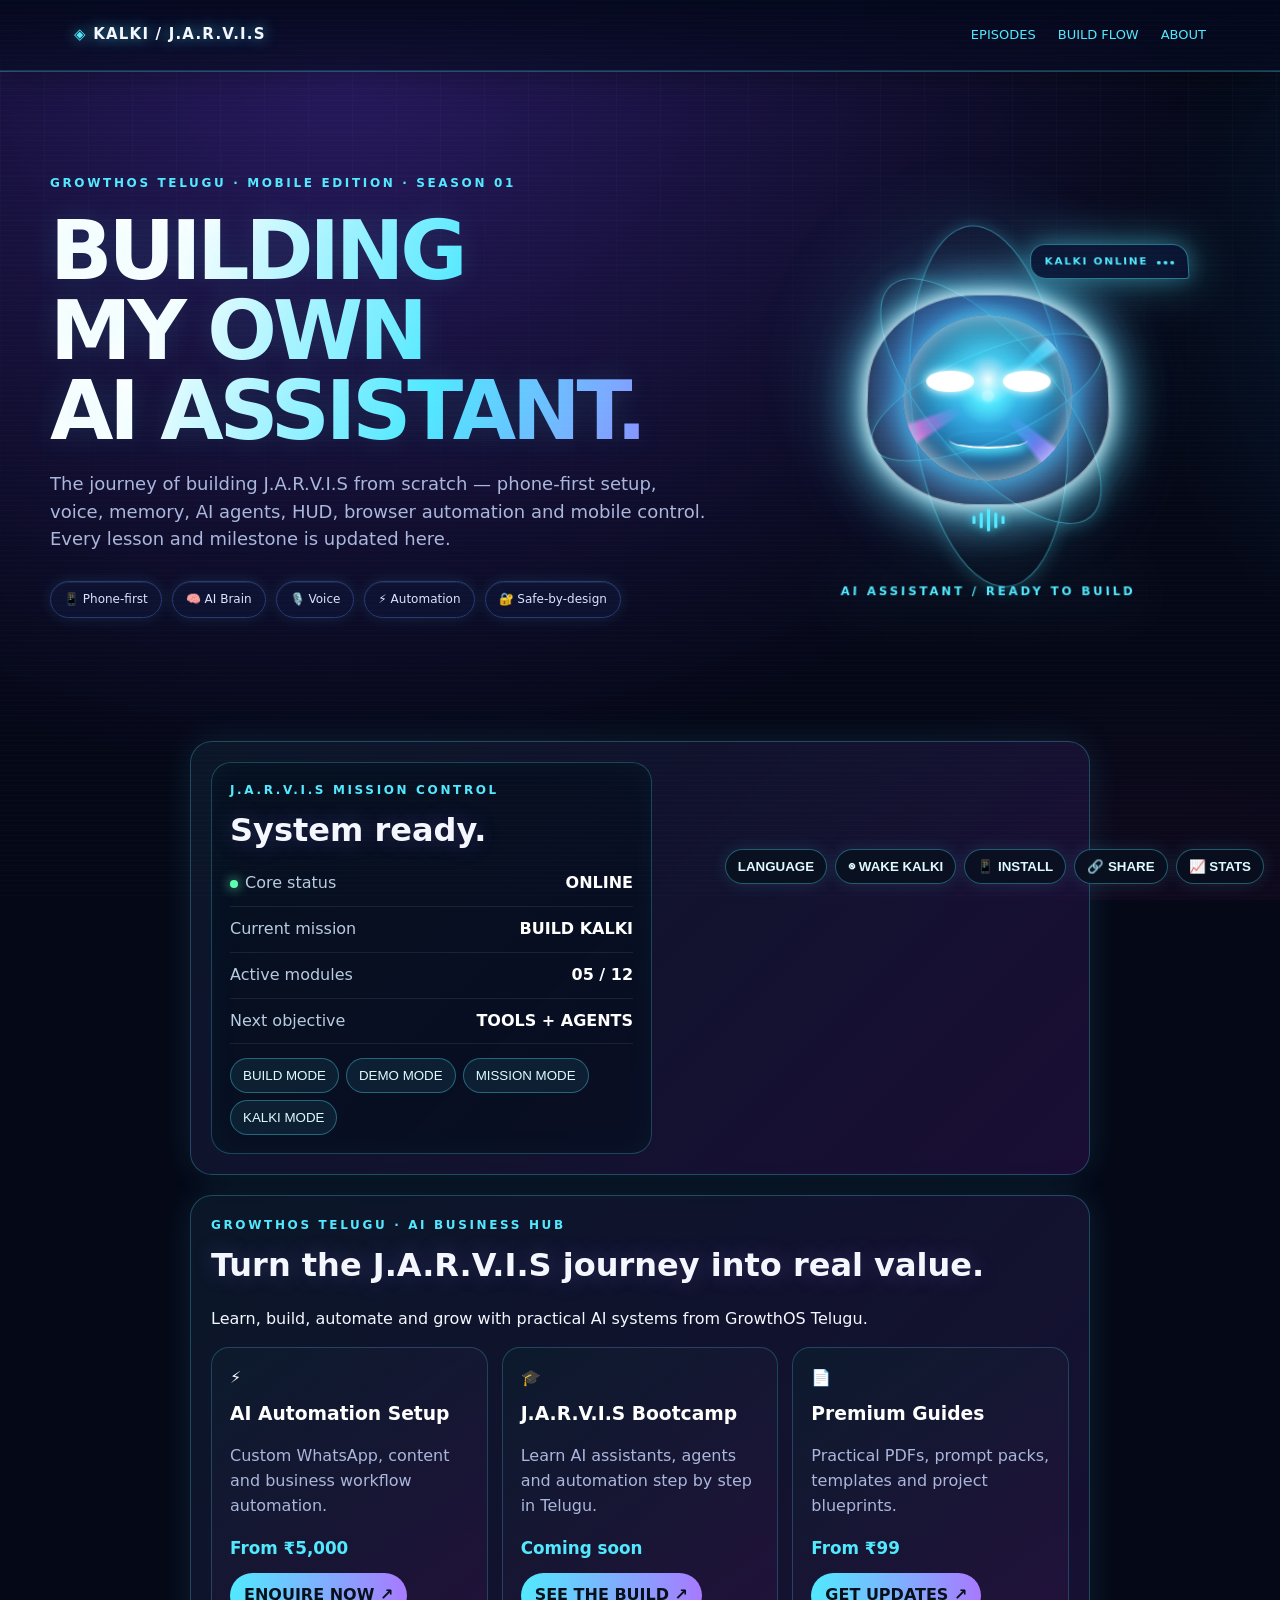
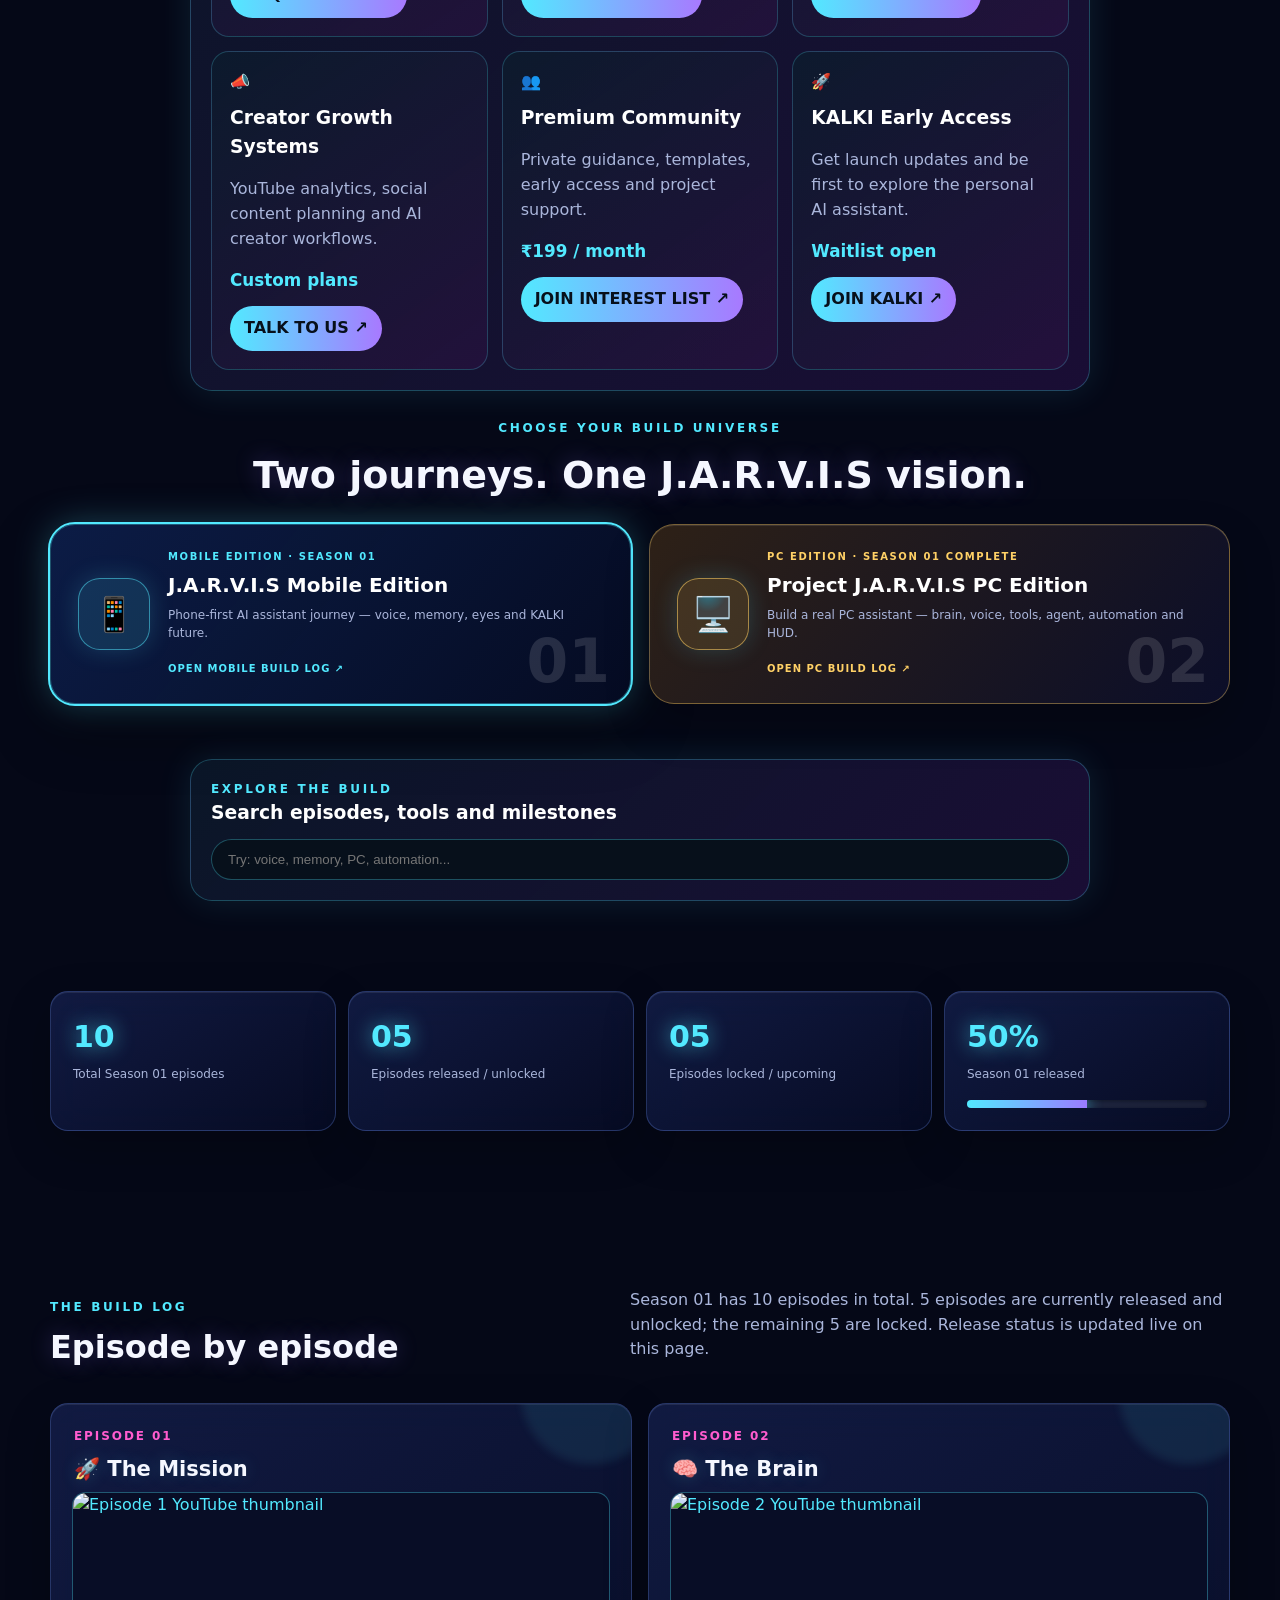
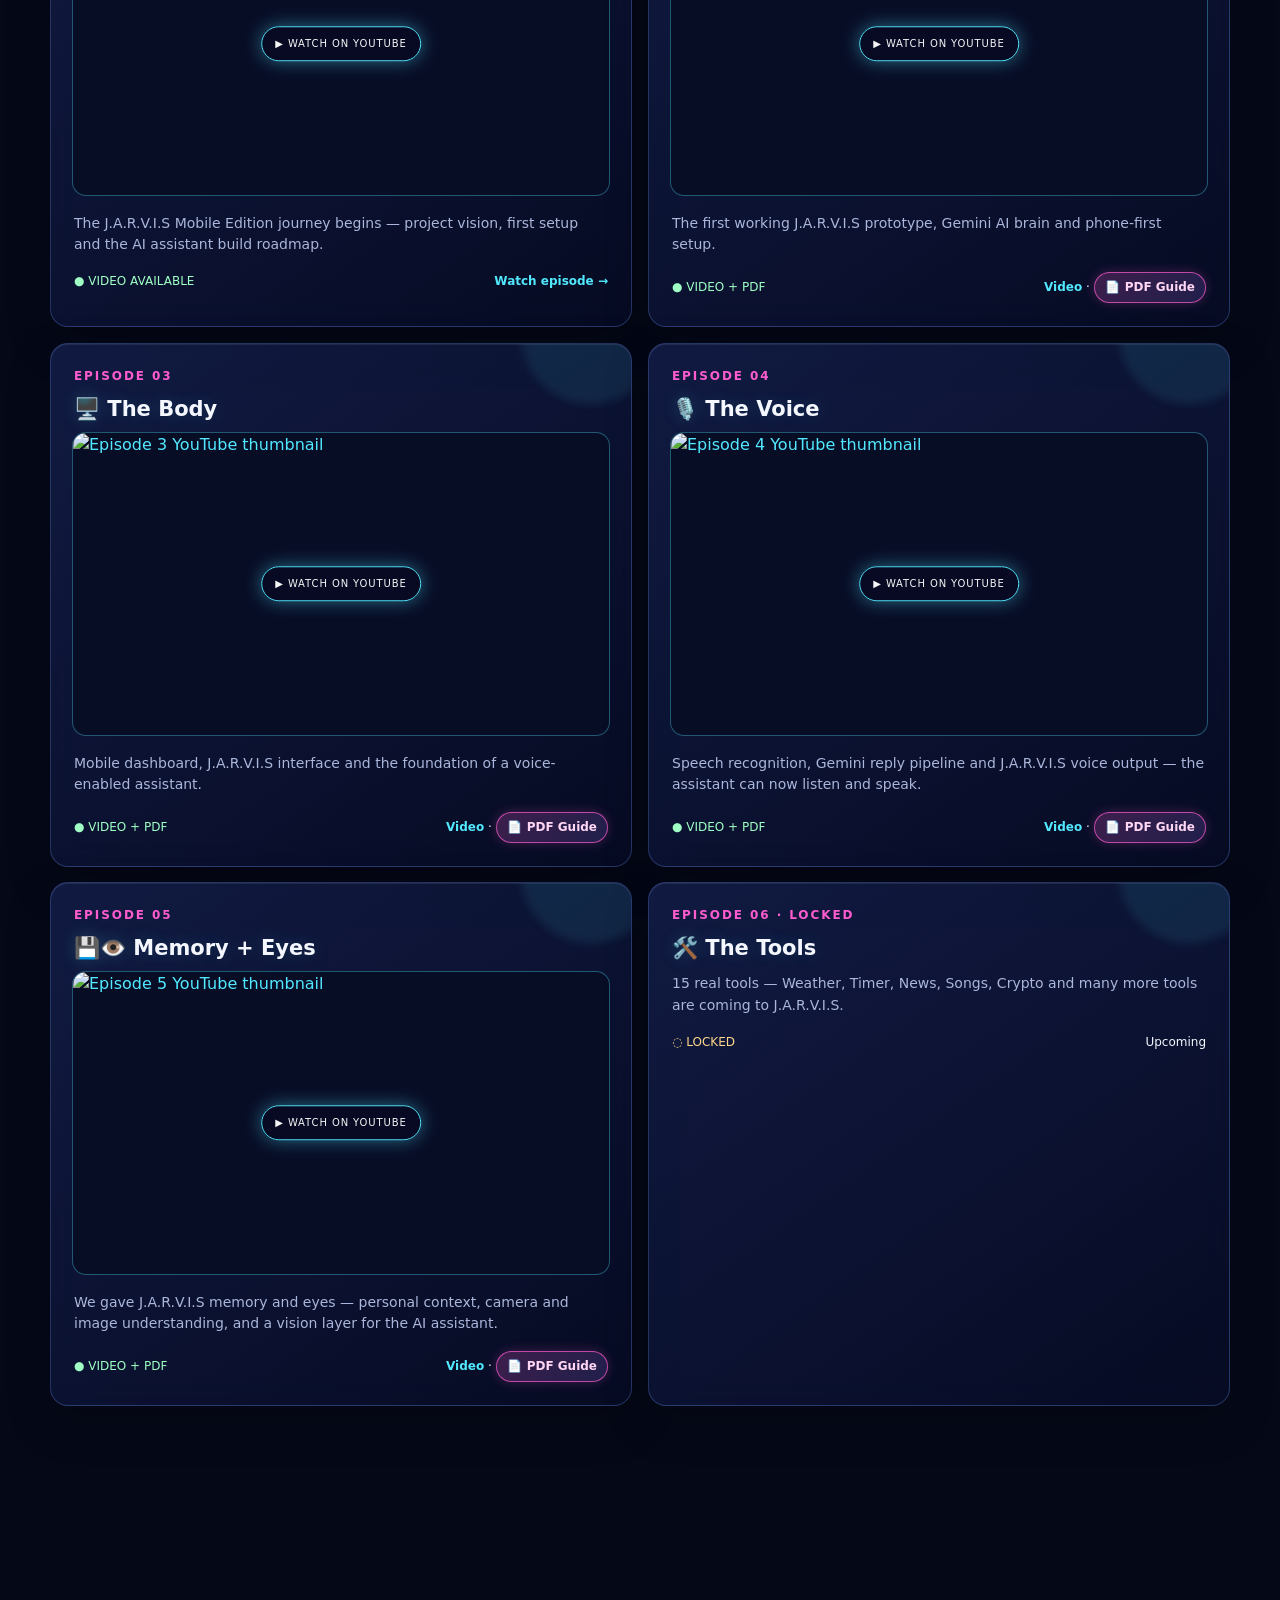
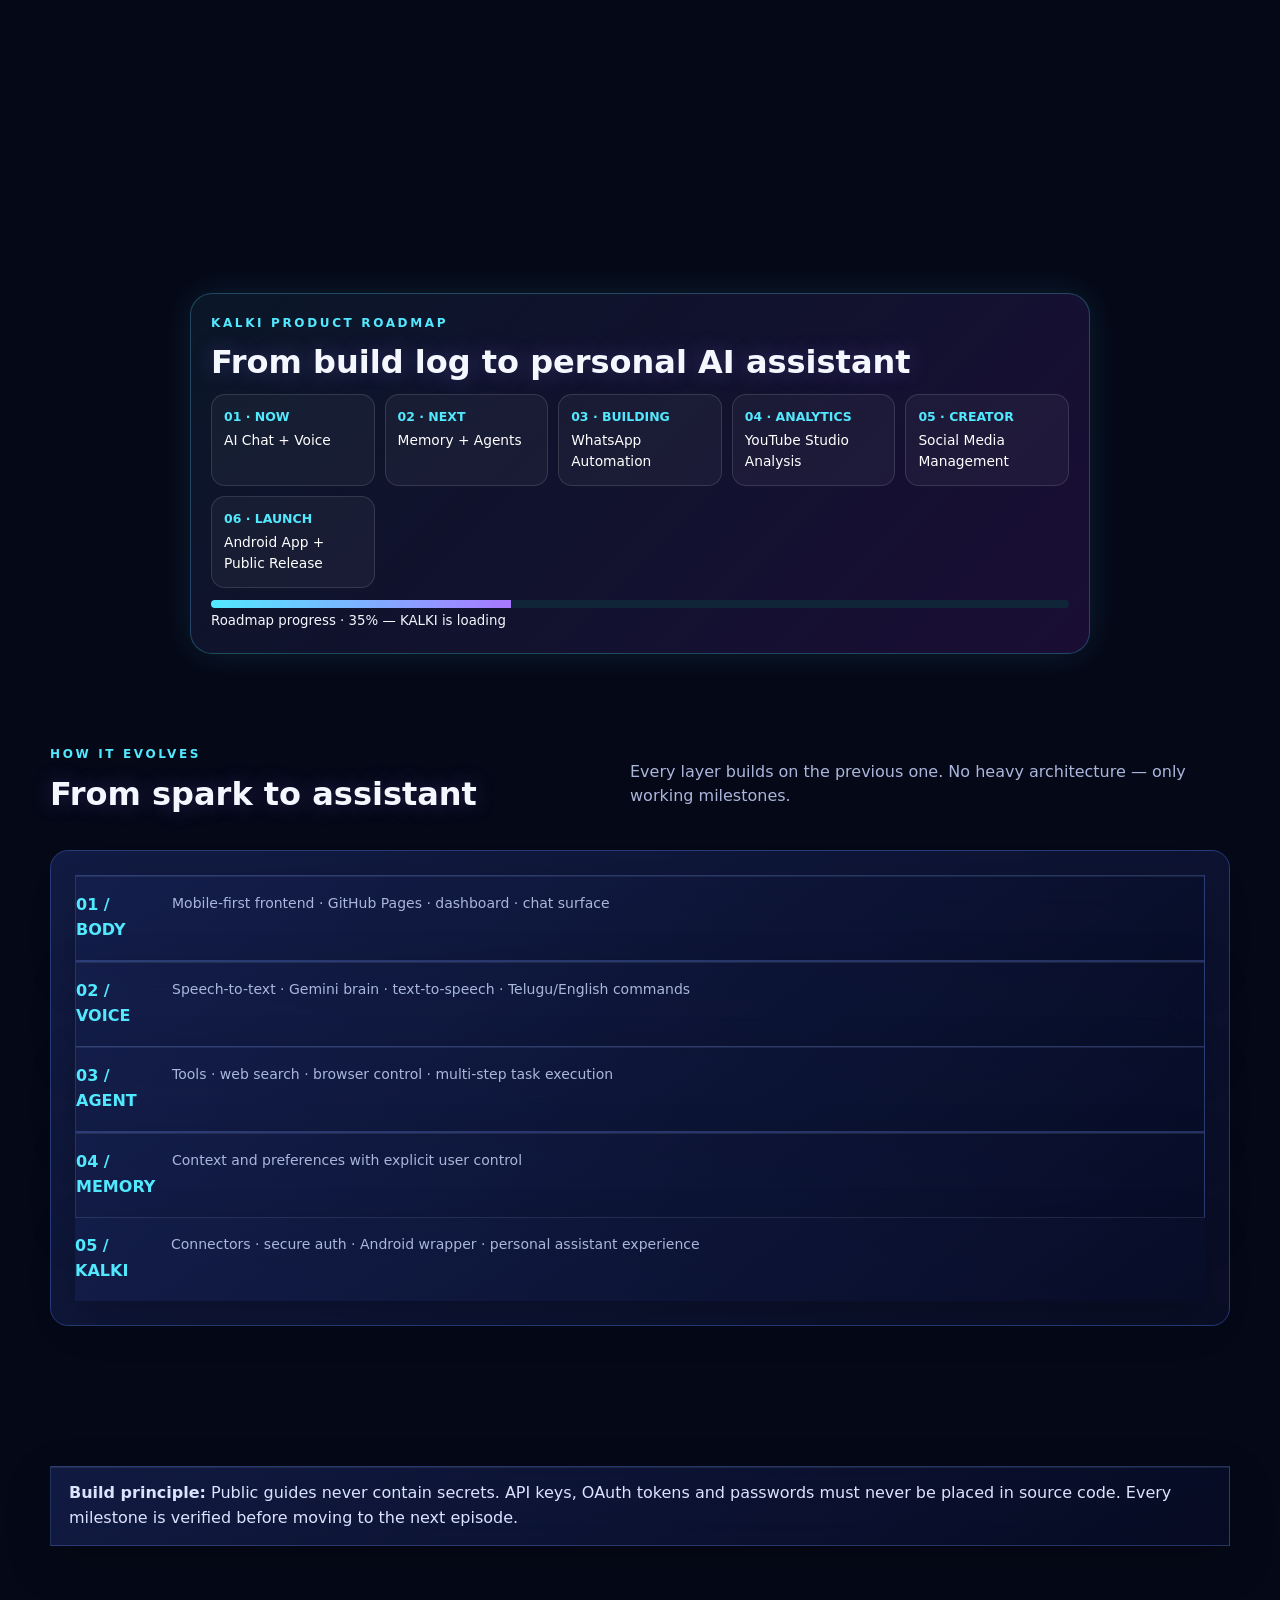
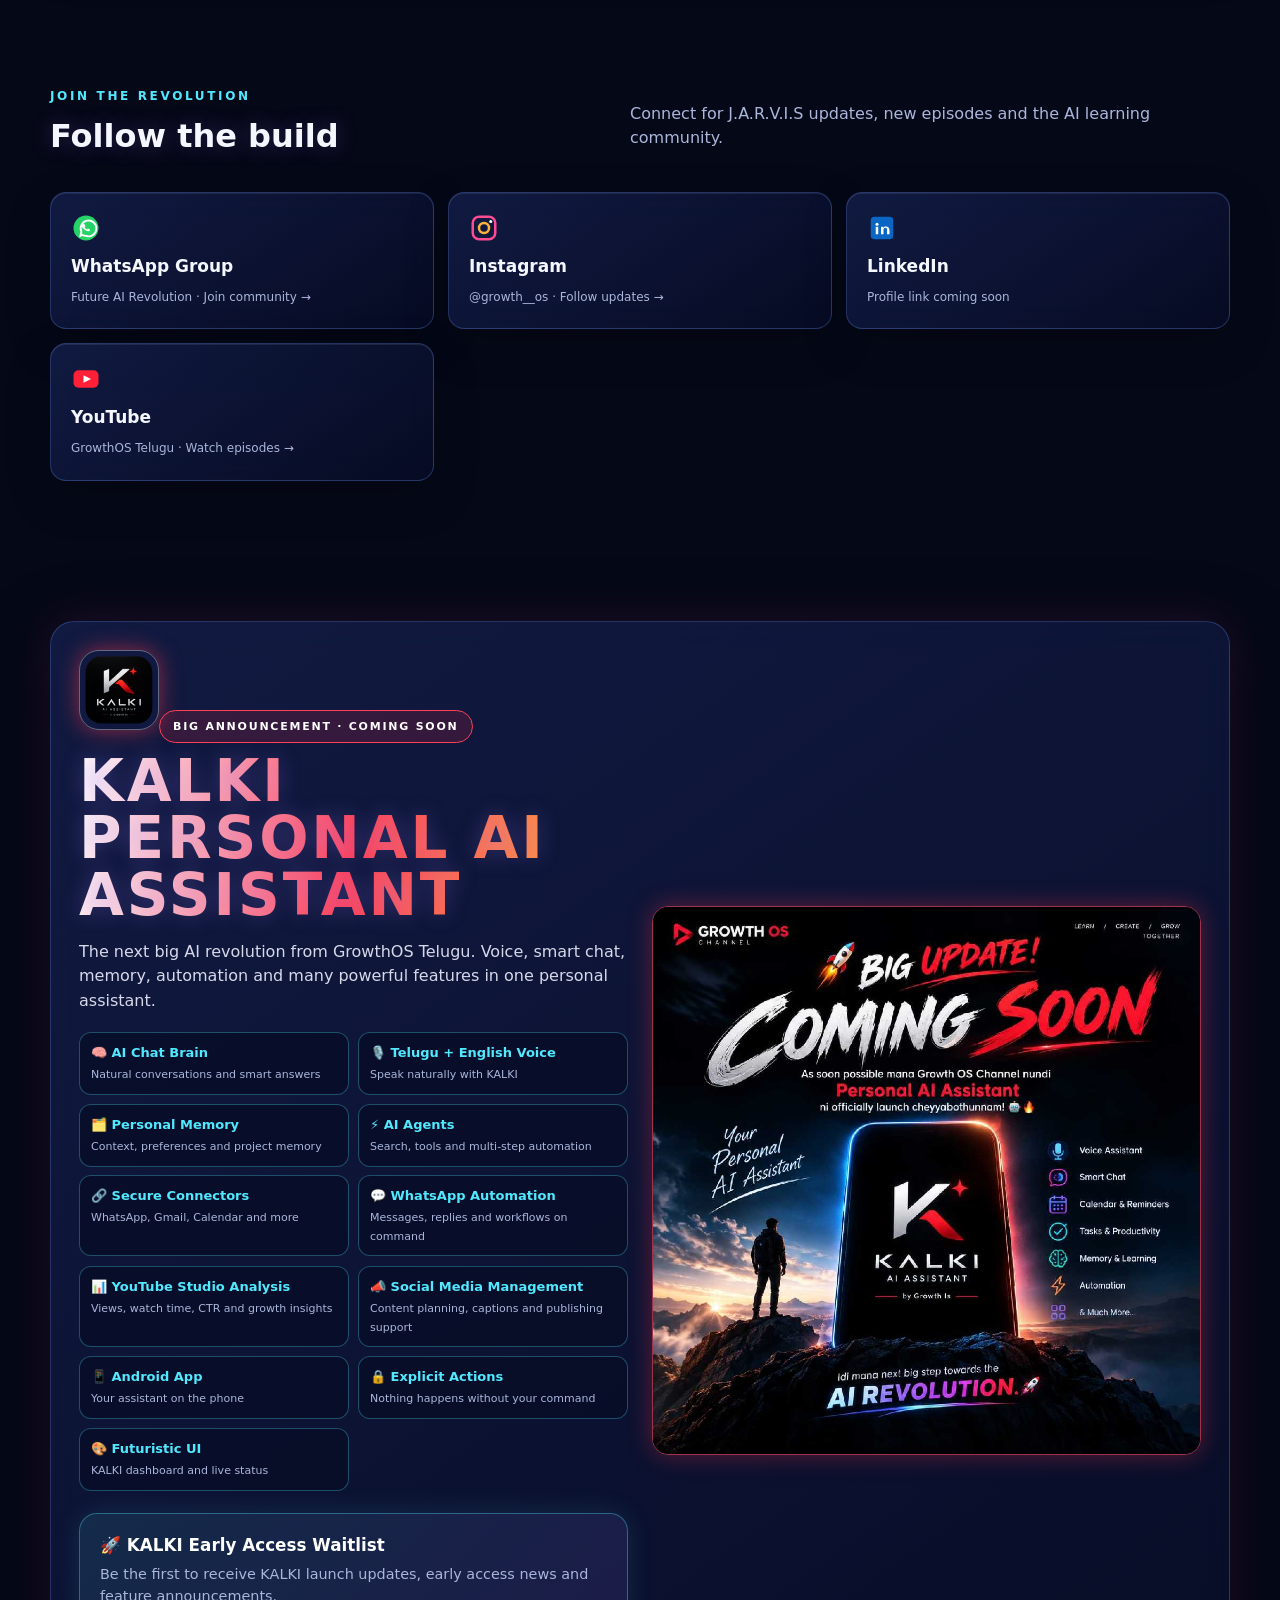
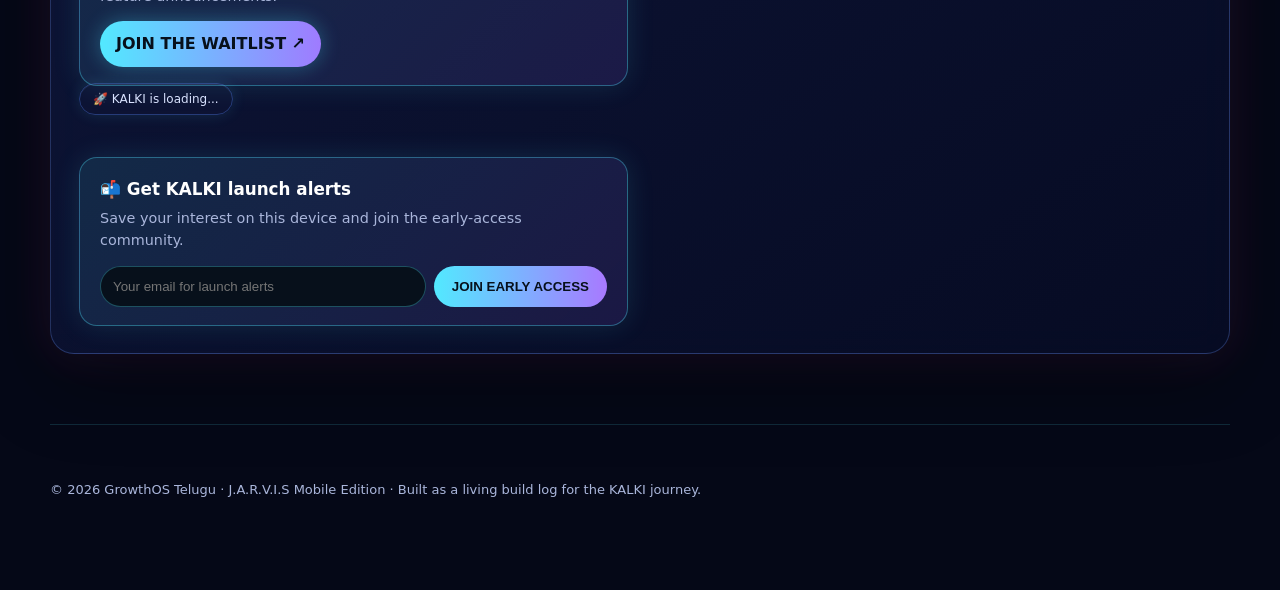
==== commit dcb86f3d: "Add creator business hub Added AI automation services, bootcamp, premium guides, creator growth syst" ====
--- a/frontend/jarvis-build-log.html
+++ b/frontend/jarvis-build-log.html
@@ -74,6 +74,9 @@
 
 /* IMMERSIVE J.A.R.V.I.S EXPERIENCE */
 body.mission-mode{--cyan:#ffb84d;--gold:#ff7b35}.mission-mode .hero,.mission-mode .kx-panel{filter:saturate(1.25)}body.demo-mode{--cyan:#8d7bff}body.kalki-mode{--cyan:#57ffd0;--gold:#b57bff}.jarvis-console{display:grid;grid-template-columns:1.1fr 1fr;gap:16px;align-items:stretch}.mission-box,.brain-box,.command-box{padding:18px;border:1px solid rgba(82,233,255,.25);border-radius:20px;background:rgba(4,14,28,.62);box-shadow:inset 0 0 35px rgba(82,233,255,.04)}.system-line{display:flex;justify-content:space-between;border-bottom:1px solid rgba(255,255,255,.08);padding:10px 0;color:#b8cbe0}.system-line b{color:#fff}.online-dot{display:inline-block;width:8px;height:8px;border-radius:50%;background:#5dffb0;box-shadow:0 0 12px #5dffb0;margin-right:7px}.brain-map{min-height:190px;position:relative;display:grid;place-items:center}.brain-core{width:76px;height:76px;border:2px solid var(--cyan);border-radius:50%;display:grid;place-items:center;color:white;font-weight:900;box-shadow:0 0 28px var(--cyan);animation:corePulse 2s infinite}.brain-node{position:absolute;padding:7px 10px;border:1px solid rgba(82,233,255,.4);border-radius:999px;font-size:.72rem;color:#dffaff;background:rgba(8,25,42,.9);animation:nodeFloat 3s ease-in-out infinite alternate}.brain-node:nth-child(2){top:2px}.brain-node:nth-child(3){right:0;top:45%}.brain-node:nth-child(4){bottom:2px}.brain-node:nth-child(5){left:0;top:45%}@keyframes corePulse{50%{transform:scale(1.08);box-shadow:0 0 45px var(--cyan)}}@keyframes nodeFloat{to{transform:translateY(-5px)}}.command-row{display:flex;gap:8px;flex-wrap:wrap}.command-btn,.mode-btn{border:1px solid rgba(82,233,255,.35);background:rgba(82,233,255,.08);color:#dffaff;border-radius:999px;padding:9px 12px;cursor:pointer}.command-btn:hover,.mode-btn:hover{background:rgba(82,233,255,.2)}.command-output{min-height:42px;margin-top:12px;padding:12px;border-radius:12px;background:#050d18;color:#8fffd2;font-family:monospace}.mode-row{display:flex;gap:7px;flex-wrap:wrap;margin-top:14px}.wake-overlay{position:fixed;inset:0;z-index:80;background:radial-gradient(circle,#113c58 0,#020611 60%);display:grid;place-items:center;color:#dffaff;text-align:center}.wake-overlay[hidden]{display:none!important}.wake-core{width:130px;height:130px;border:2px solid var(--cyan);border-radius:50%;display:grid;place-items:center;box-shadow:0 0 70px var(--cyan);animation:corePulse 1s infinite}.wake-overlay h2{letter-spacing:.18em}.wake-overlay p{color:#99aec3}@media(max-width:700px){.jarvis-console{grid-template-columns:1fr}}
+
+/* CREATOR BUSINESS HUB */
+.earning-grid{display:grid;grid-template-columns:repeat(auto-fit,minmax(220px,1fr));gap:14px}.earning-card{padding:18px;border:1px solid rgba(82,233,255,.22);border-radius:18px;background:linear-gradient(145deg,rgba(12,28,45,.82),rgba(42,18,65,.65));transition:.3s}.earning-card:hover{transform:translateY(-6px);border-color:var(--cyan);box-shadow:0 0 28px rgba(82,233,255,.16)}.earning-card h3{color:#fff;margin:8px 0}.earning-card p{color:var(--muted);min-height:44px}.price-tag{color:var(--cyan);font-weight:900;font-size:1.05rem}.earning-cta{display:inline-block;margin-top:12px;padding:10px 14px;border-radius:999px;background:linear-gradient(90deg,var(--cyan),#a879ff);color:#07101b;font-weight:900;text-decoration:none}
 </style>
 </head>
 <body>
@@ -159,4 +162,7 @@
  const wake=document.querySelector('#wake-overlay');document.querySelector('#kx-awake')?.addEventListener('click',()=>{wake.hidden=false;setTimeout(()=>{wake.hidden=true;toast('J.A.R.V.I.S ONLINE · Mission control ready')},2200)});
  document.querySelectorAll('.card').forEach(c=>{if(c.textContent.includes('LOCKED'))c.addEventListener('click',()=>{c.animate([{transform:'scale(1)'},{transform:'scale(1.04)'},{transform:'scale(1)'}],{duration:500});toast('EPISODE LOCKED · Unlocks soon')})});
 })();
+</script>
+<script>
+(function(){const target=document.querySelector('#mission-control');if(!target)return;target.insertAdjacentHTML('afterend',`<section class="wrap section kx-panel reveal revealed" id="earning-hub"><div class="eyebrow">GROWTHOS TELUGU · AI BUSINESS HUB</div><h2>Turn the J.A.R.V.I.S journey into real value.</h2><p>Learn, build, automate and grow with practical AI systems from GrowthOS Telugu.</p><div class="earning-grid"><article class="earning-card"><div>⚡</div><h3>AI Automation Setup</h3><p>Custom WhatsApp, content and business workflow automation.</p><span class="price-tag">From ₹5,000</span><br><a class="earning-cta" href="https://chat.whatsapp.com/HbXdh6uC05oEzTrztY2H47?s=cl&p=a&mlu=4&ilr=4">ENQUIRE NOW ↗</a></article><article class="earning-card"><div>🎓</div><h3>J.A.R.V.I.S Bootcamp</h3><p>Learn AI assistants, agents and automation step by step in Telugu.</p><span class="price-tag">Coming soon</span><br><a class="earning-cta" href="https://youtube.com/@growthos_telugu?si=kYhutTrgrALSuBp9">SEE THE BUILD ↗</a></article><article class="earning-card"><div>📄</div><h3>Premium Guides</h3><p>Practical PDFs, prompt packs, templates and project blueprints.</p><span class="price-tag">From ₹99</span><br><a class="earning-cta" href="https://chat.whatsapp.com/HbXdh6uC05oEzTrztY2H47?s=cl&p=a&mlu=4&ilr=4">GET UPDATES ↗</a></article><article class="earning-card"><div>📣</div><h3>Creator Growth Systems</h3><p>YouTube analytics, social content planning and AI creator workflows.</p><span class="price-tag">Custom plans</span><br><a class="earning-cta" href="https://chat.whatsapp.com/HbXdh6uC05oEzTrztY2H47?s=cl&p=a&mlu=4&ilr=4">TALK TO US ↗</a></article><article class="earning-card"><div>👥</div><h3>Premium Community</h3><p>Private guidance, templates, early access and project support.</p><span class="price-tag">₹199 / month</span><br><a class="earning-cta" href="https://chat.whatsapp.com/HbXdh6uC05oEzTrztY2H47?s=cl&p=a&mlu=4&ilr=4">JOIN INTEREST LIST ↗</a></article><article class="earning-card"><div>🚀</div><h3>KALKI Early Access</h3><p>Get launch updates and be first to explore the personal AI assistant.</p><span class="price-tag">Waitlist open</span><br><a class="earning-cta" href="#kx-form">JOIN KALKI ↗</a></article></div></section>`);})();
 </script></body></html>
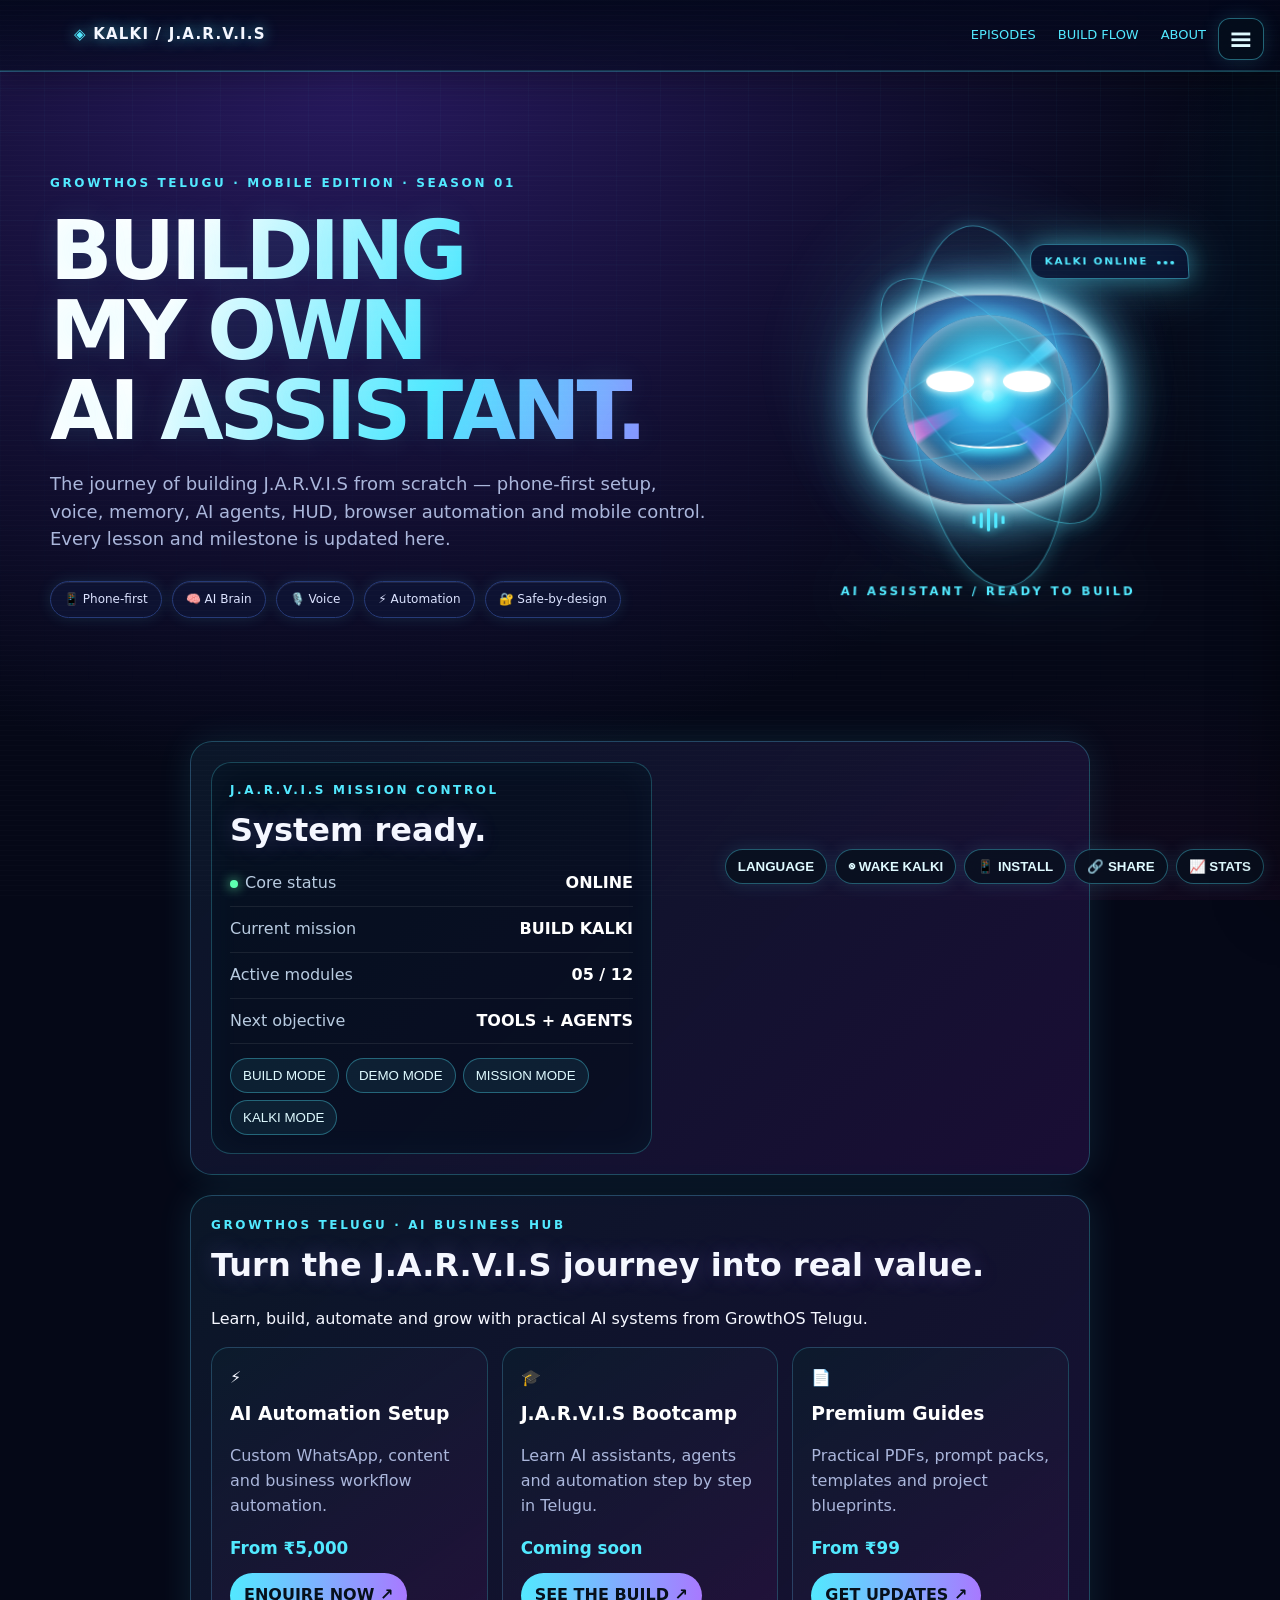
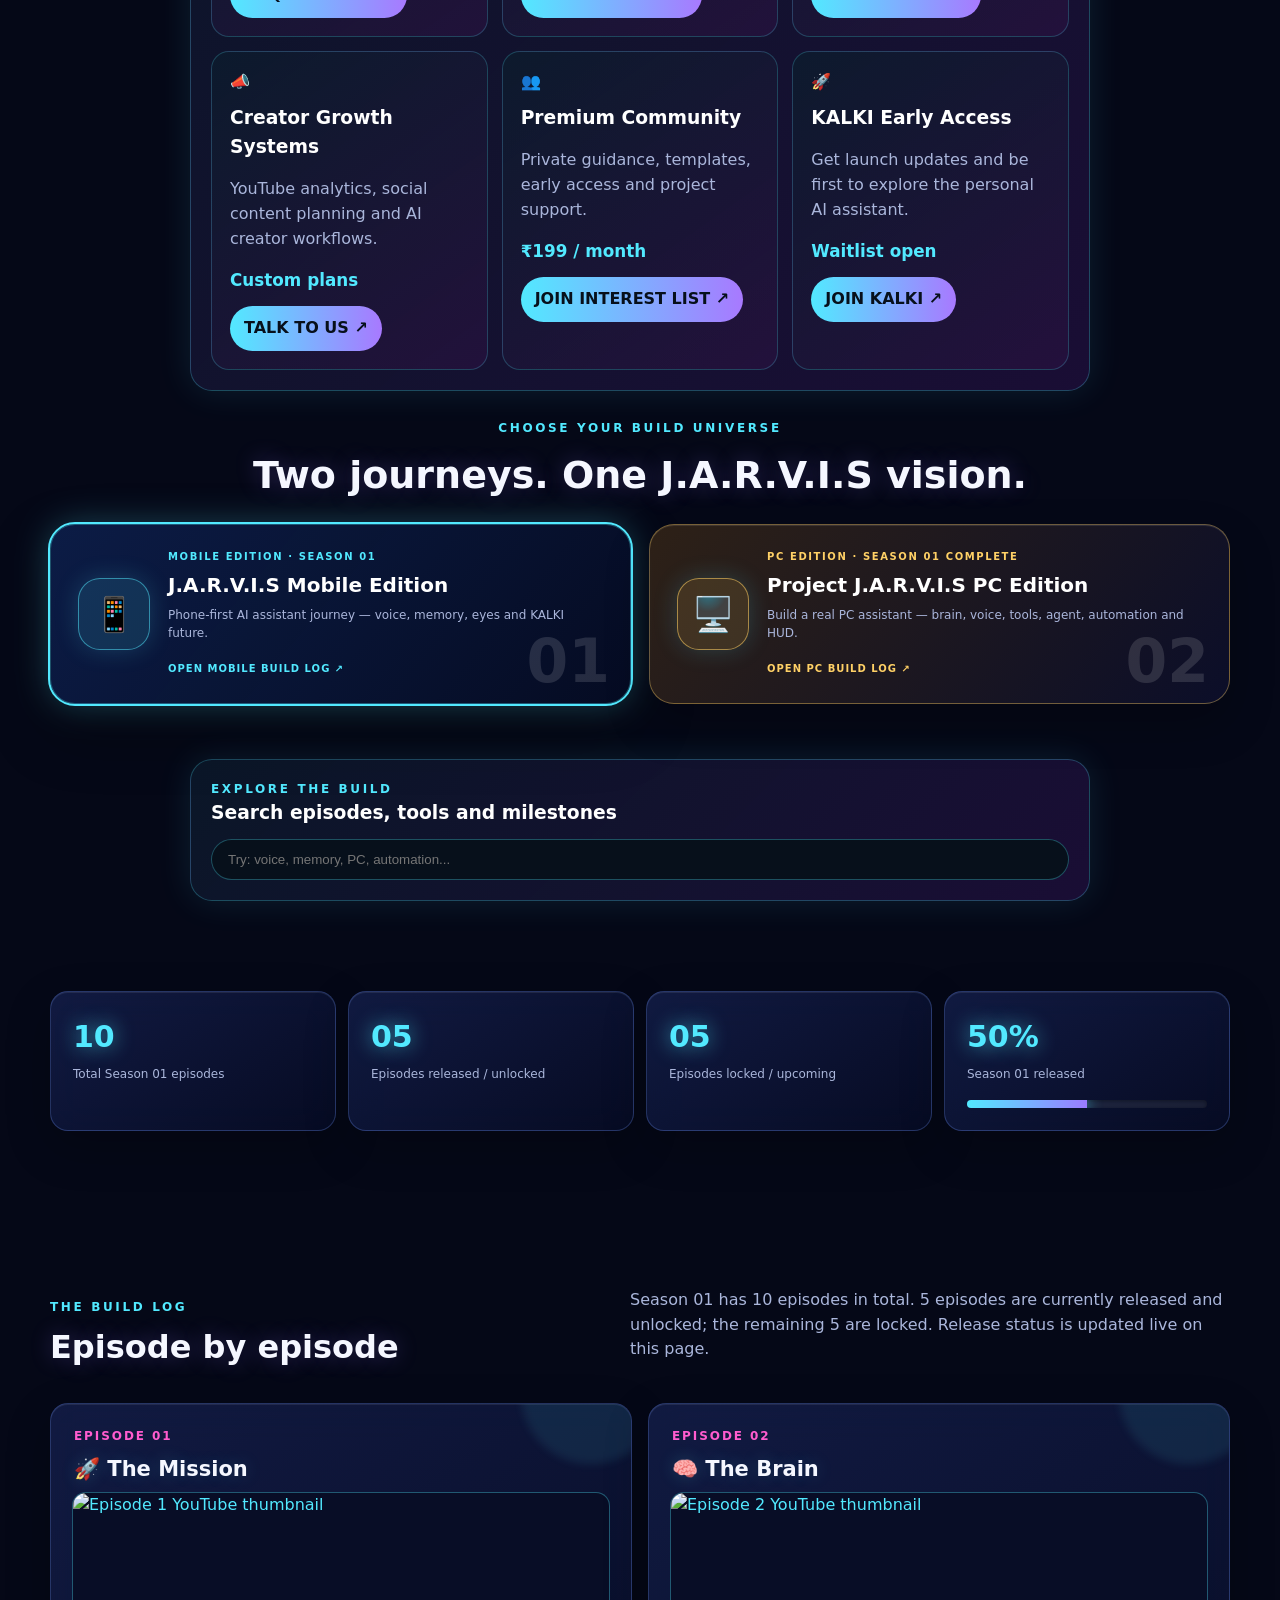
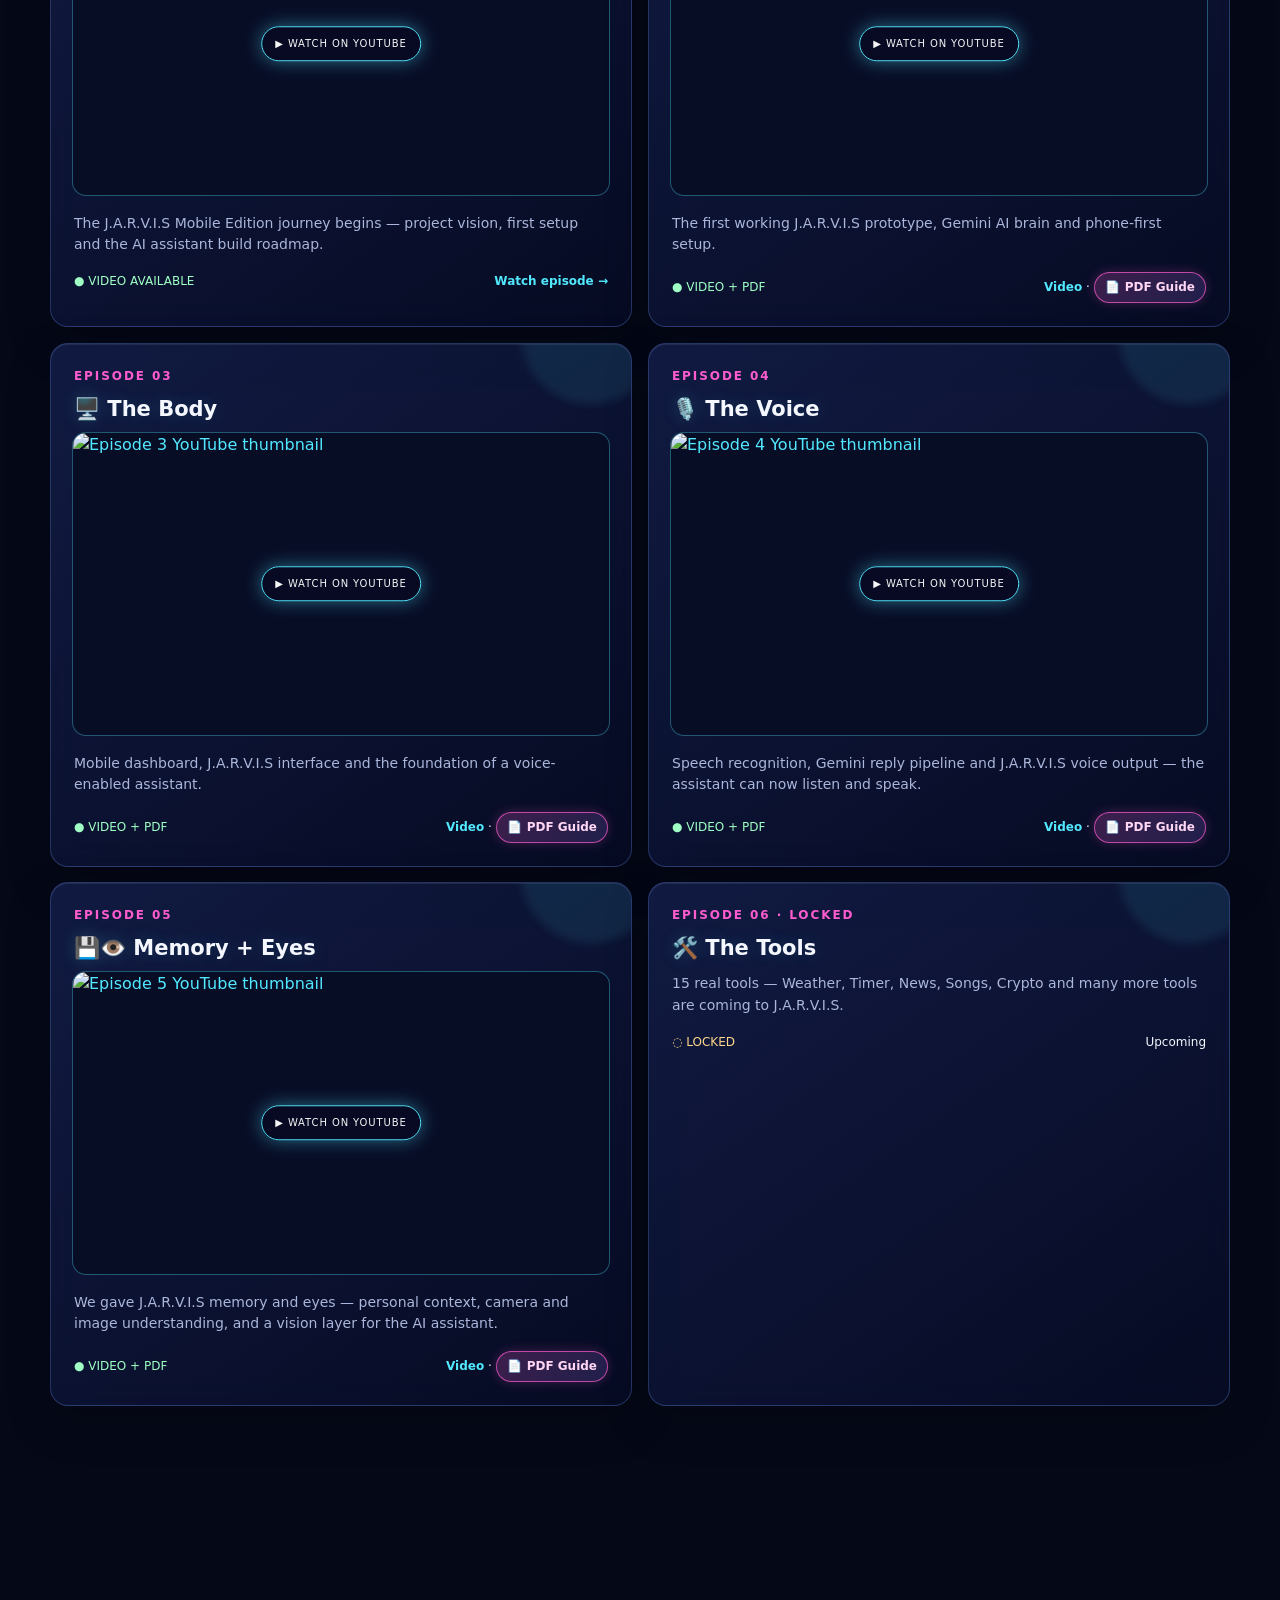
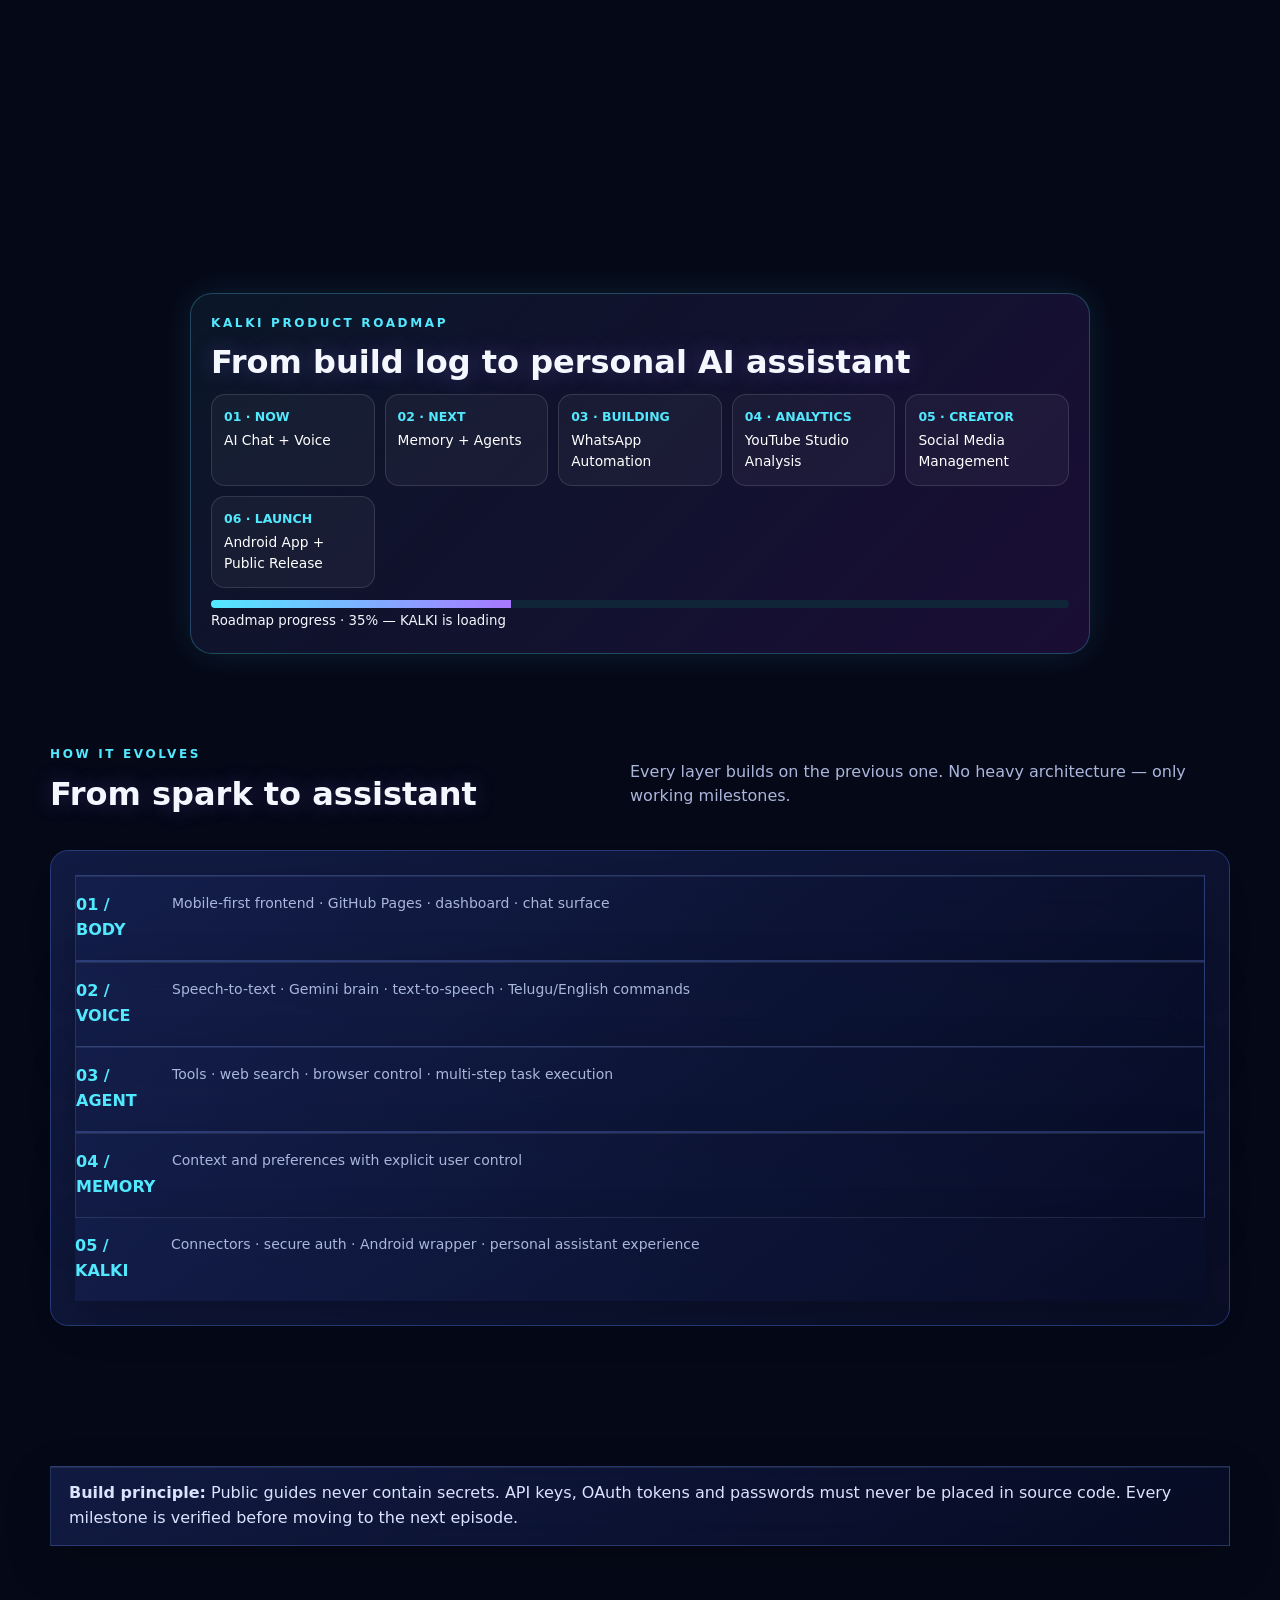
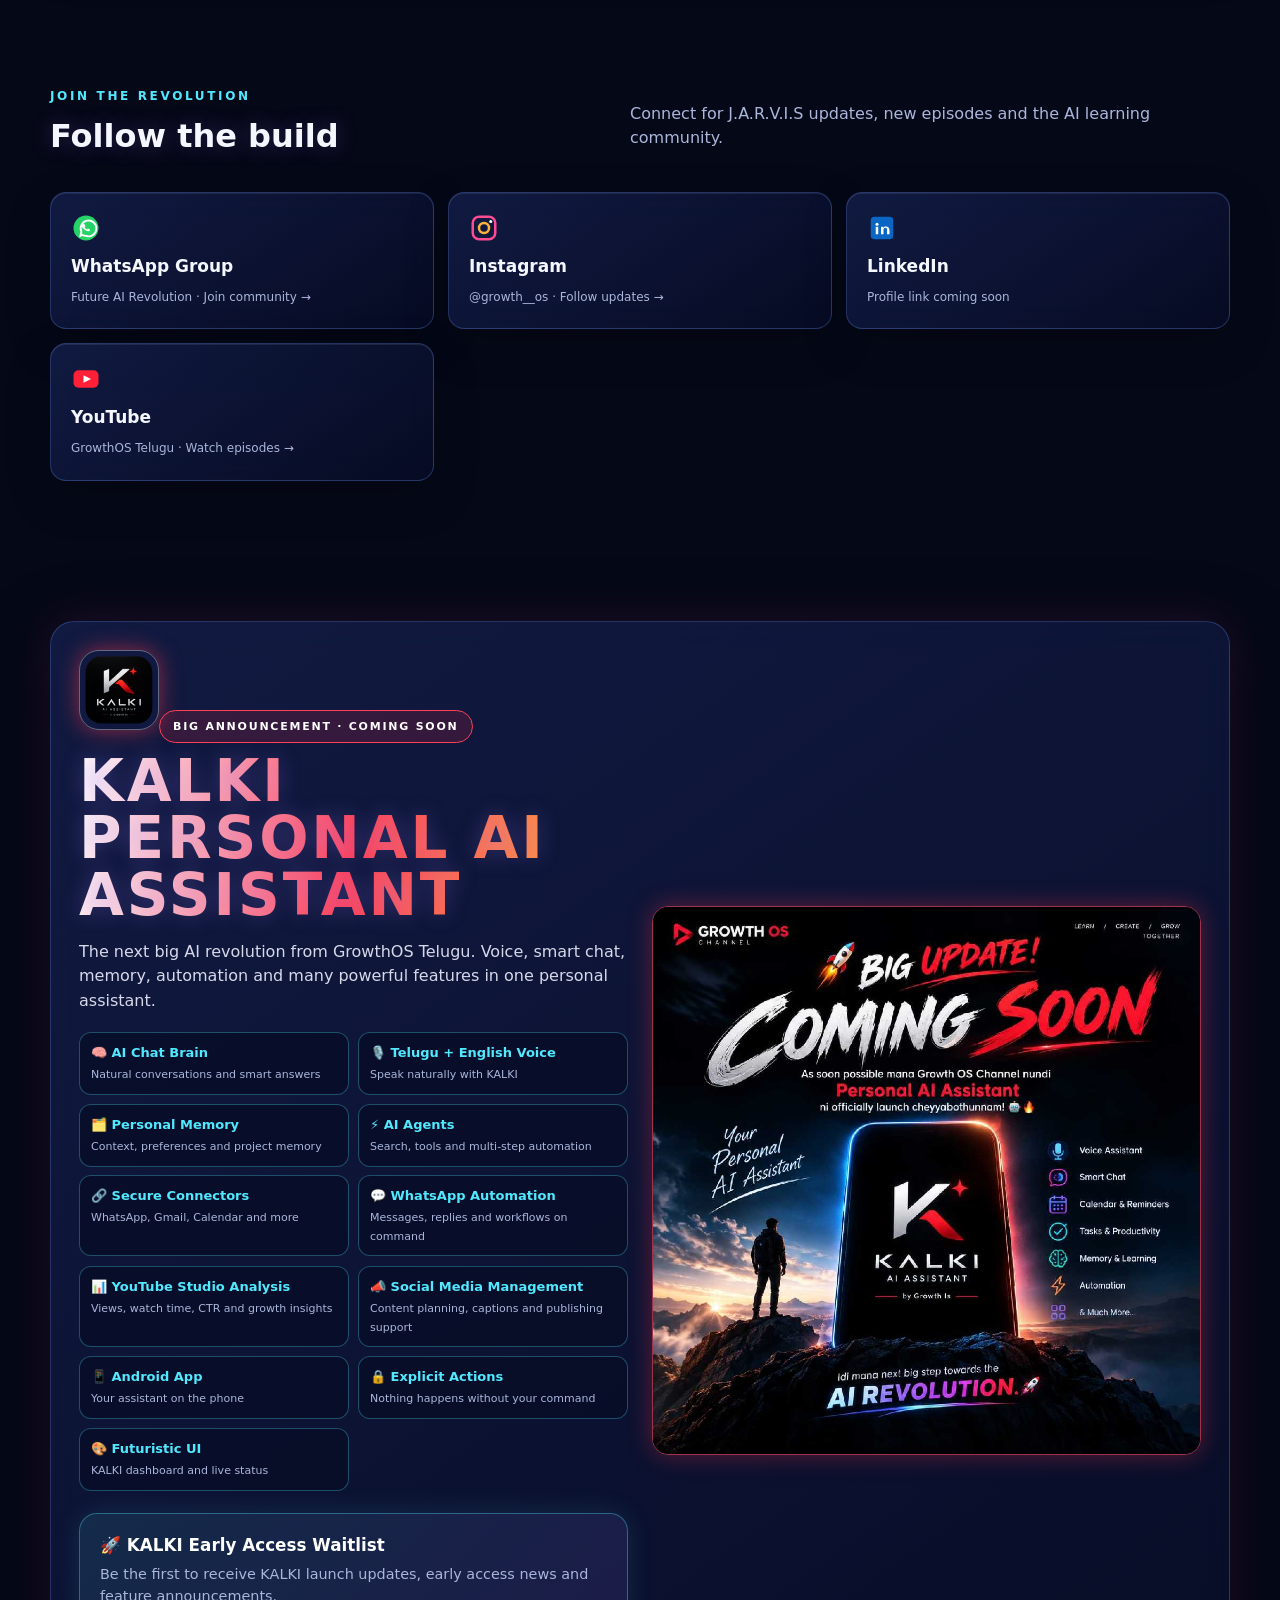
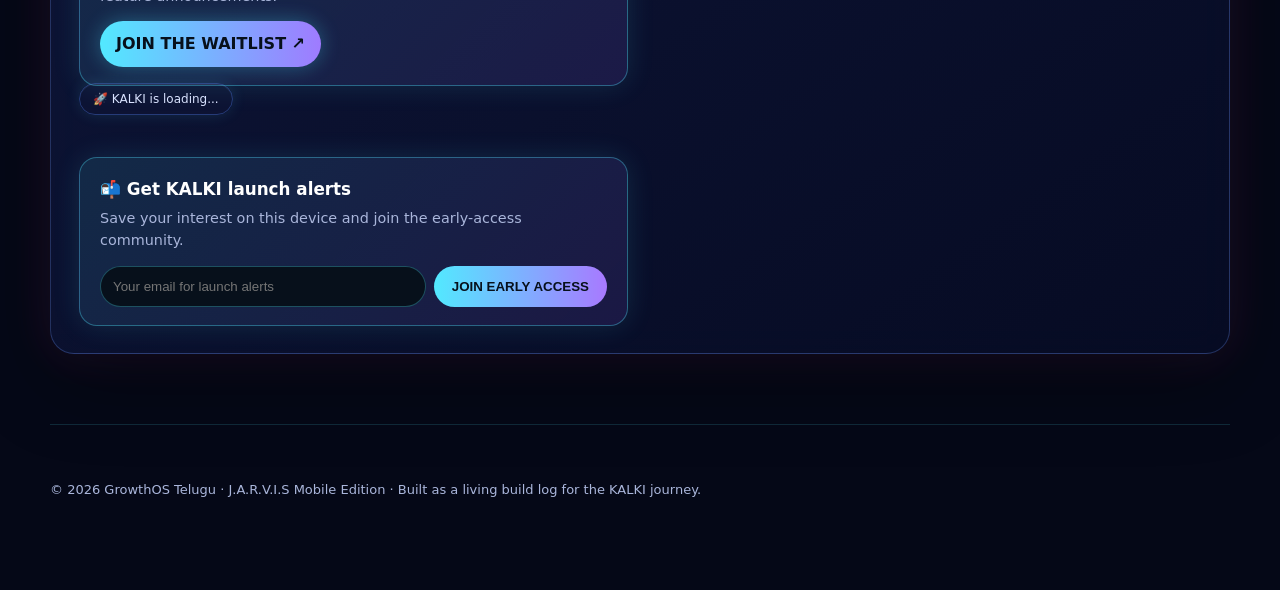
==== commit 1c201615: "Add KALKI Command Center menu Added a right-side hamburger menu named KALKI Command Center with link" ====
--- a/frontend/jarvis-build-log.html
+++ b/frontend/jarvis-build-log.html
@@ -77,6 +77,9 @@
 
 /* CREATOR BUSINESS HUB */
 .earning-grid{display:grid;grid-template-columns:repeat(auto-fit,minmax(220px,1fr));gap:14px}.earning-card{padding:18px;border:1px solid rgba(82,233,255,.22);border-radius:18px;background:linear-gradient(145deg,rgba(12,28,45,.82),rgba(42,18,65,.65));transition:.3s}.earning-card:hover{transform:translateY(-6px);border-color:var(--cyan);box-shadow:0 0 28px rgba(82,233,255,.16)}.earning-card h3{color:#fff;margin:8px 0}.earning-card p{color:var(--muted);min-height:44px}.price-tag{color:var(--cyan);font-weight:900;font-size:1.05rem}.earning-cta{display:inline-block;margin-top:12px;padding:10px 14px;border-radius:999px;background:linear-gradient(90deg,var(--cyan),#a879ff);color:#07101b;font-weight:900;text-decoration:none}
+
+/* RIGHT-SIDE KALKI MENU */
+.menu-trigger{position:fixed;top:18px;right:16px;z-index:55;width:46px;height:42px;border:1px solid rgba(82,233,255,.4);border-radius:12px;background:rgba(5,15,27,.78);backdrop-filter:blur(12px);color:#dffaff;font-size:1.45rem;cursor:pointer;box-shadow:0 0 20px rgba(82,233,255,.14)}.menu-trigger:hover{border-color:var(--cyan);transform:scale(1.04)}.side-menu{position:fixed;top:0;right:0;bottom:0;width:min(340px,88vw);z-index:54;padding:86px 22px 24px;background:linear-gradient(160deg,rgba(6,18,32,.98),rgba(27,12,51,.98));border-left:1px solid rgba(82,233,255,.35);box-shadow:-20px 0 60px rgba(0,0,0,.4);transform:translateX(105%);transition:transform .35s ease;overflow:auto}.side-menu.open{transform:translateX(0)}.side-menu h3{color:#fff;margin:0 0 5px}.side-menu p{color:var(--muted);font-size:.85rem}.side-menu a{display:block;padding:13px 12px;margin:8px 0;border:1px solid rgba(255,255,255,.1);border-radius:12px;color:#dffaff;text-decoration:none;background:rgba(255,255,255,.04)}.side-menu a:hover{border-color:var(--cyan);transform:translateX(-3px)}.menu-label{color:var(--cyan);font-size:.72rem;letter-spacing:.12em;margin-top:22px;display:block}.menu-close{position:absolute;top:18px;right:20px;border:0;background:none;color:#fff;font-size:1.7rem;cursor:pointer}.menu-backdrop{position:fixed;inset:0;background:rgba(0,0,0,.35);z-index:53}.menu-backdrop[hidden]{display:none!important}
 </style>
 </head>
 <body>
@@ -165,4 +168,7 @@
 </script>
 <script>
 (function(){const target=document.querySelector('#mission-control');if(!target)return;target.insertAdjacentHTML('afterend',`<section class="wrap section kx-panel reveal revealed" id="earning-hub"><div class="eyebrow">GROWTHOS TELUGU · AI BUSINESS HUB</div><h2>Turn the J.A.R.V.I.S journey into real value.</h2><p>Learn, build, automate and grow with practical AI systems from GrowthOS Telugu.</p><div class="earning-grid"><article class="earning-card"><div>⚡</div><h3>AI Automation Setup</h3><p>Custom WhatsApp, content and business workflow automation.</p><span class="price-tag">From ₹5,000</span><br><a class="earning-cta" href="https://chat.whatsapp.com/HbXdh6uC05oEzTrztY2H47?s=cl&p=a&mlu=4&ilr=4">ENQUIRE NOW ↗</a></article><article class="earning-card"><div>🎓</div><h3>J.A.R.V.I.S Bootcamp</h3><p>Learn AI assistants, agents and automation step by step in Telugu.</p><span class="price-tag">Coming soon</span><br><a class="earning-cta" href="https://youtube.com/@growthos_telugu?si=kYhutTrgrALSuBp9">SEE THE BUILD ↗</a></article><article class="earning-card"><div>📄</div><h3>Premium Guides</h3><p>Practical PDFs, prompt packs, templates and project blueprints.</p><span class="price-tag">From ₹99</span><br><a class="earning-cta" href="https://chat.whatsapp.com/HbXdh6uC05oEzTrztY2H47?s=cl&p=a&mlu=4&ilr=4">GET UPDATES ↗</a></article><article class="earning-card"><div>📣</div><h3>Creator Growth Systems</h3><p>YouTube analytics, social content planning and AI creator workflows.</p><span class="price-tag">Custom plans</span><br><a class="earning-cta" href="https://chat.whatsapp.com/HbXdh6uC05oEzTrztY2H47?s=cl&p=a&mlu=4&ilr=4">TALK TO US ↗</a></article><article class="earning-card"><div>👥</div><h3>Premium Community</h3><p>Private guidance, templates, early access and project support.</p><span class="price-tag">₹199 / month</span><br><a class="earning-cta" href="https://chat.whatsapp.com/HbXdh6uC05oEzTrztY2H47?s=cl&p=a&mlu=4&ilr=4">JOIN INTEREST LIST ↗</a></article><article class="earning-card"><div>🚀</div><h3>KALKI Early Access</h3><p>Get launch updates and be first to explore the personal AI assistant.</p><span class="price-tag">Waitlist open</span><br><a class="earning-cta" href="#kx-form">JOIN KALKI ↗</a></article></div></section>`);})();
+</script>
+<script>
+(function(){document.body.insertAdjacentHTML('beforeend',`<button class="menu-trigger" id="menu-trigger" aria-label="Open menu">☰</button><div class="menu-backdrop" id="menu-backdrop" hidden></div><aside class="side-menu" id="side-menu"><button class="menu-close" id="menu-close">×</button><span class="menu-label">KALKI EXPERIENCE</span><h3>KALKI Command Center</h3><p>Explore the build, the roadmap and the ways to work with GrowthOS Telugu.</p><span class="menu-label">J.A.R.V.I.S</span><a href="#mission-control">⚡ Mission Control</a><a href="#episodes">📱 Mobile Build</a><a href="#pc-edition">🖥️ PC Build</a><a href="#kx-roadmap">🧭 KALKI Roadmap</a><span class="menu-label">GROWTHOS BUSINESS</span><a href="#earning-hub">💰 AI Business Hub</a><a href="#kx-form">🚀 KALKI Early Access</a><a href="#kx-search">🔎 Explore Episodes</a></aside>`);let m=document.querySelector('#side-menu'),b=document.querySelector('#menu-backdrop');const close=()=>{m.classList.remove('open');b.hidden=true};document.querySelector('#menu-trigger').onclick=()=>{m.classList.add('open');b.hidden=false};document.querySelector('#menu-close').onclick=close;b.onclick=close;m.querySelectorAll('a').forEach(a=>a.onclick=close)})();
 </script></body></html>
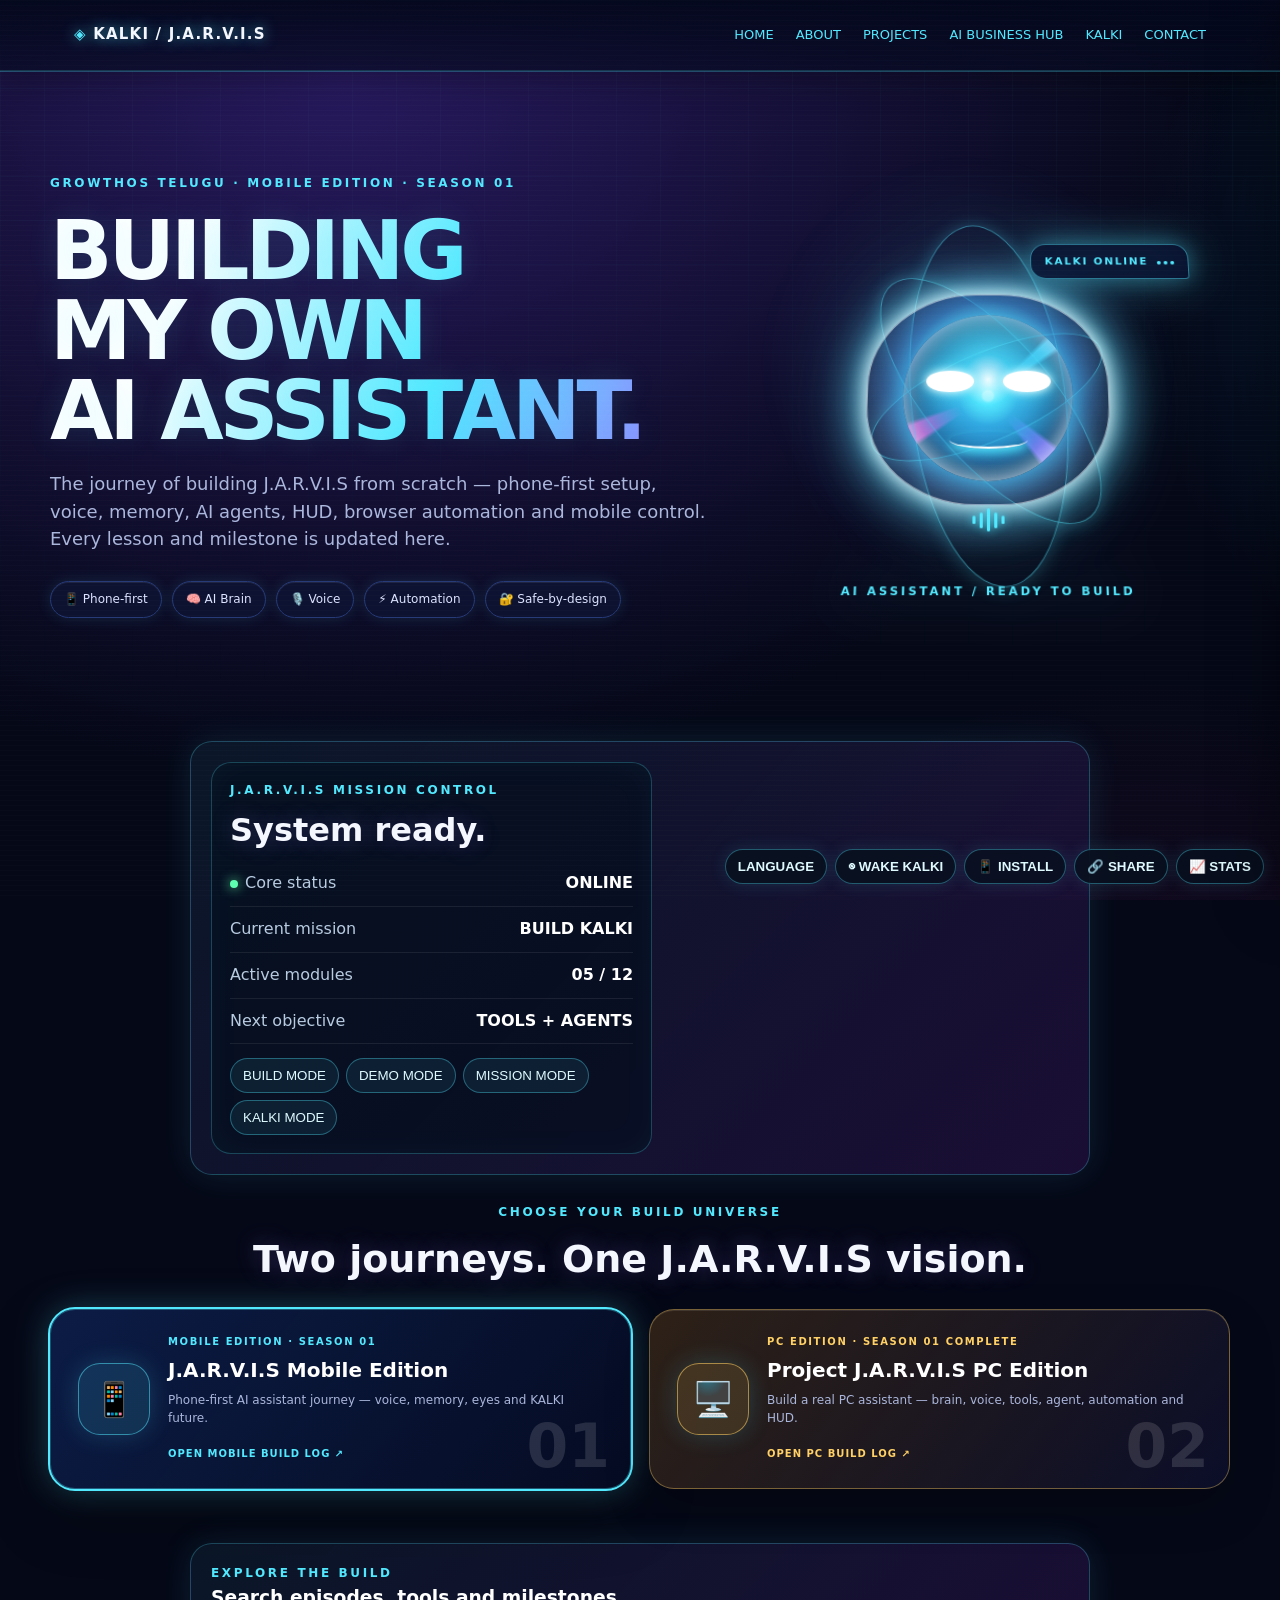
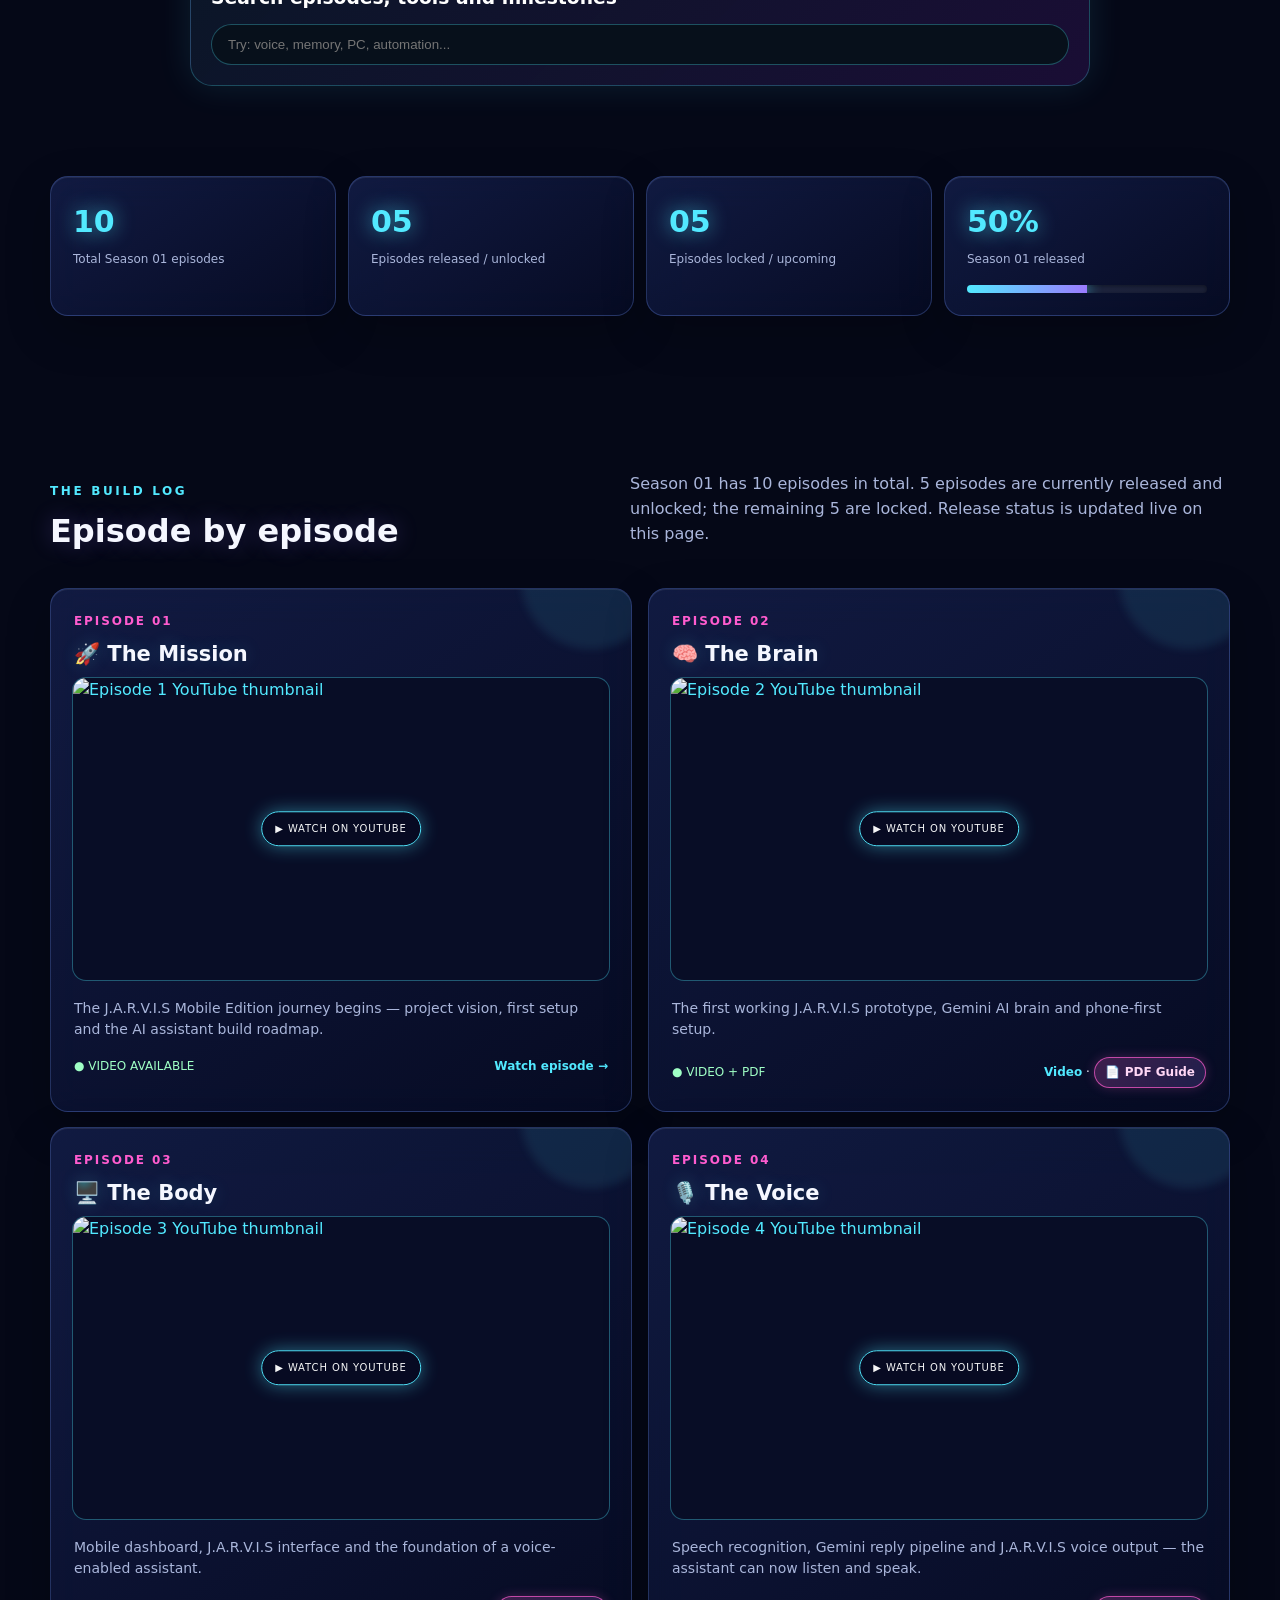
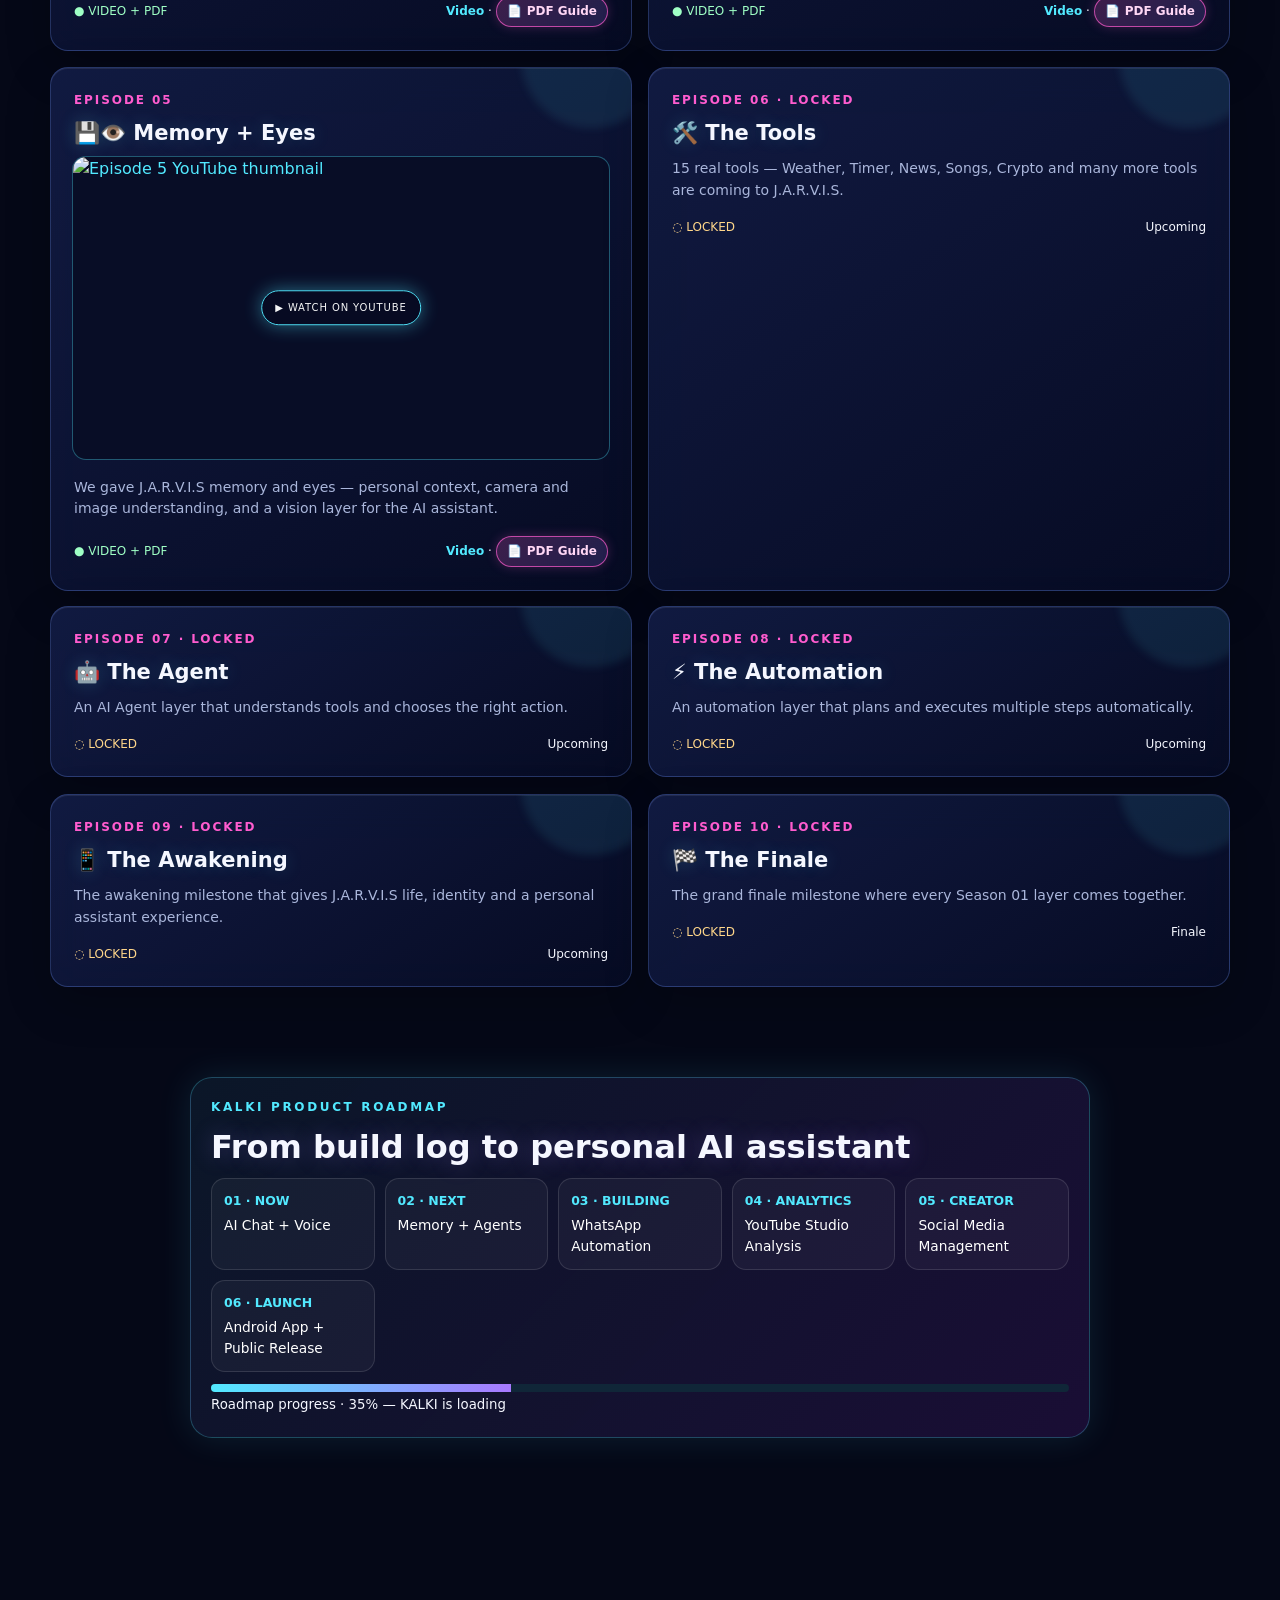
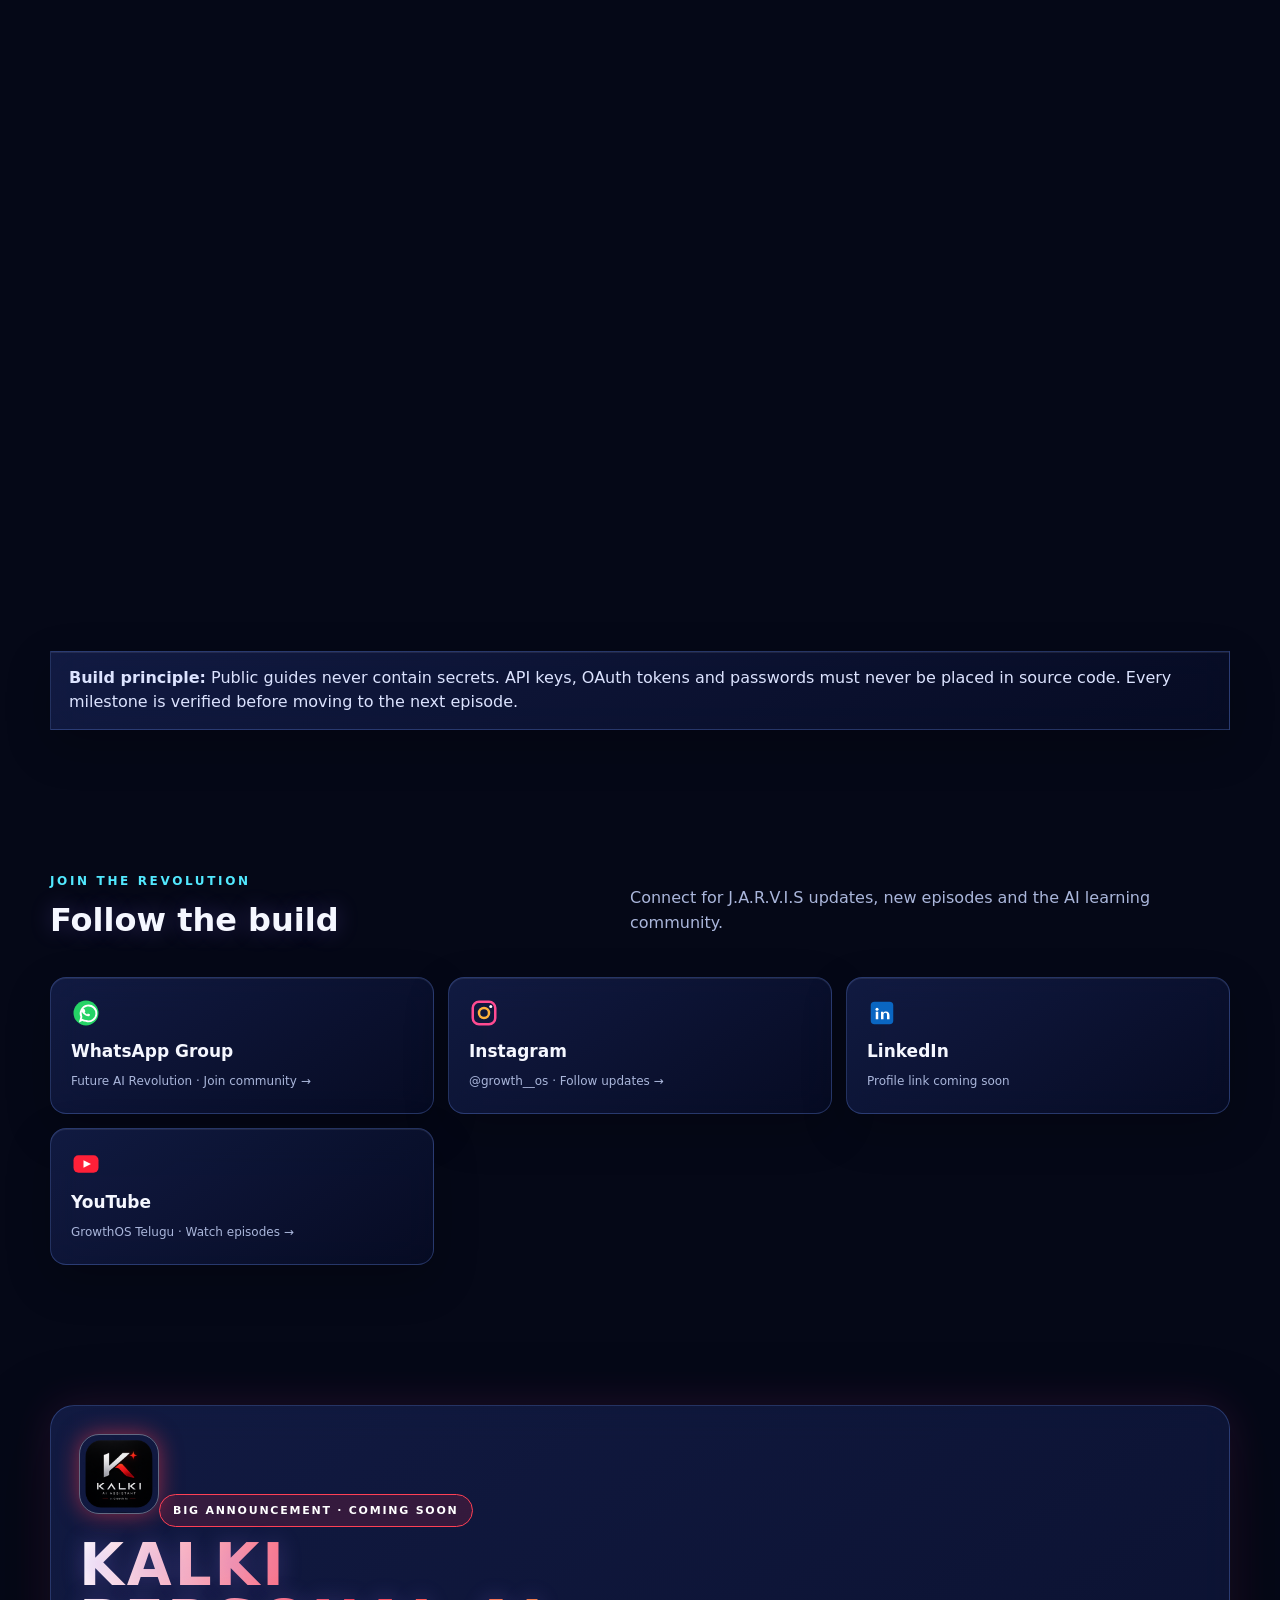
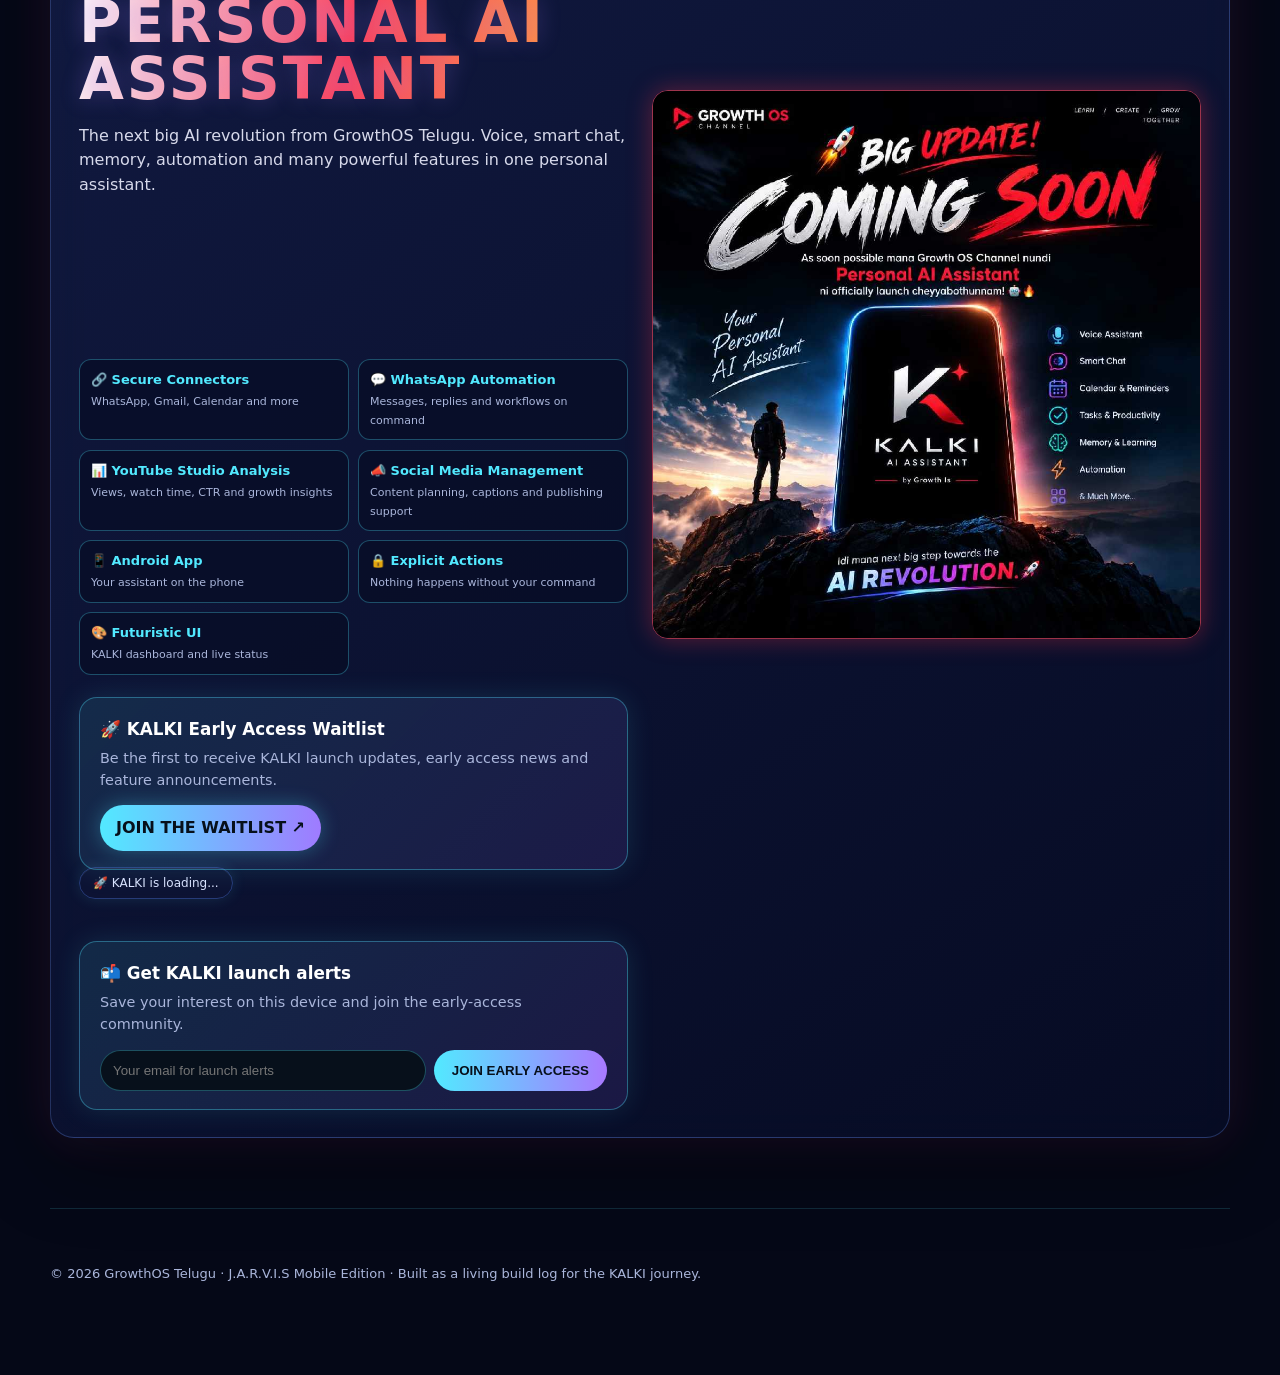
==== commit 9ded05bf: "Restructure mobile navigation and business hub Added mobile-visible hamburger navigation with Home, " ====
--- a/frontend/jarvis-build-log.html
+++ b/frontend/jarvis-build-log.html
@@ -80,10 +80,11 @@
 
 /* RIGHT-SIDE KALKI MENU */
 .menu-trigger{position:fixed;top:18px;right:16px;z-index:55;width:46px;height:42px;border:1px solid rgba(82,233,255,.4);border-radius:12px;background:rgba(5,15,27,.78);backdrop-filter:blur(12px);color:#dffaff;font-size:1.45rem;cursor:pointer;box-shadow:0 0 20px rgba(82,233,255,.14)}.menu-trigger:hover{border-color:var(--cyan);transform:scale(1.04)}.side-menu{position:fixed;top:0;right:0;bottom:0;width:min(340px,88vw);z-index:54;padding:86px 22px 24px;background:linear-gradient(160deg,rgba(6,18,32,.98),rgba(27,12,51,.98));border-left:1px solid rgba(82,233,255,.35);box-shadow:-20px 0 60px rgba(0,0,0,.4);transform:translateX(105%);transition:transform .35s ease;overflow:auto}.side-menu.open{transform:translateX(0)}.side-menu h3{color:#fff;margin:0 0 5px}.side-menu p{color:var(--muted);font-size:.85rem}.side-menu a{display:block;padding:13px 12px;margin:8px 0;border:1px solid rgba(255,255,255,.1);border-radius:12px;color:#dffaff;text-decoration:none;background:rgba(255,255,255,.04)}.side-menu a:hover{border-color:var(--cyan);transform:translateX(-3px)}.menu-label{color:var(--cyan);font-size:.72rem;letter-spacing:.12em;margin-top:22px;display:block}.menu-close{position:absolute;top:18px;right:20px;border:0;background:none;color:#fff;font-size:1.7rem;cursor:pointer}.menu-backdrop{position:fixed;inset:0;background:rgba(0,0,0,.35);z-index:53}.menu-backdrop[hidden]{display:none!important}
+.top .nav{position:relative}.top .menu-trigger{position:static;display:none;width:44px;height:40px}.side-menu #earning-hub{display:block;padding:8px 0}.side-menu #earning-hub h2{font-size:22px}.side-menu #earning-hub>p{font-size:12px}.side-menu .earning-grid{display:block}.side-menu .earning-card{margin:10px 0;padding:13px}.side-menu .earning-card p{min-height:0;font-size:12px}.side-menu .earning-card h3{font-size:16px}.side-menu .earning-cta{font-size:11px;padding:7px 10px}.side-menu #earning-hub .eyebrow{font-size:10px}@media(max-width:760px){.top .navlinks{display:none}.top .menu-trigger{display:block;margin-left:auto}.menu-trigger{font-size:1.3rem!important}}
 </style>
 </head>
 <body>
-<header class="top"><div class="wrap nav"><div class="brand"><b>◈</b> KALKI / J.A.R.V.I.S</div><nav class="navlinks"><a href="#episodes">EPISODES</a><a href="#architecture">BUILD FLOW</a><a href="#about">ABOUT</a></nav></div></header>
+<header class="top" id="top"><div class="wrap nav"><div class="brand"><b>◈</b> KALKI / J.A.R.V.I.S</div><nav class="navlinks"><a href="#top">HOME</a><a href="#about">ABOUT</a><a href="#episodes">PROJECTS</a><a href="#earning-hub">AI BUSINESS HUB</a><a href="#kx-roadmap">KALKI</a><a href="#contact">CONTACT</a></nav><button class="menu-trigger" id="menu-trigger" aria-label="Open navigation menu">☰</button></div></header>
 <main>
 <section class="wrap hero"><div><div class="eyebrow">GROWTHOS TELUGU · MOBILE EDITION · SEASON 01</div><h1>BUILDING<br>MY OWN<br>AI ASSISTANT.</h1><p>The journey of building J.A.R.V.I.S from scratch — phone-first setup, voice, memory, AI agents, HUD, browser automation and mobile control. Every lesson and milestone is updated here.</p><div class="chips"><span class="chip">📱 Phone-first</span><span class="chip">🧠 AI Brain</span><span class="chip">🎙️ Voice</span><span class="chip">⚡ Automation</span><span class="chip">🔐 Safe-by-design</span></div></div><div class="reactor"><div class="assistant-bubble">KALKI ONLINE <i></i><i></i><i></i></div><div class="ring"></div><div class="ring"></div><div class="ring"></div><div class="orb"><div class="ai-face"><span></span><span></span><b></b></div></div><div class="voice-wave"><i></i><i></i><i></i><i></i><i></i></div><div class="corelabel">AI ASSISTANT / READY TO BUILD</div></div></section>
 <section class="wrap edition-selector"><div class="edition-heading"><div class="eyebrow">CHOOSE YOUR BUILD UNIVERSE</div><h2>Two journeys. One J.A.R.V.I.S vision.</h2></div><div class="edition-slides"><a class="edition-slide mobile-slide" data-edition="mobile" href="#episodes"><div class="slide-orb">📱</div><div><span class="slide-label">MOBILE EDITION · SEASON 01</span><strong>J.A.R.V.I.S Mobile Edition</strong><p>Phone-first AI assistant journey — voice, memory, eyes and KALKI future.</p><b>OPEN MOBILE BUILD LOG ↗</b></div><em>01</em></a><a class="edition-slide pc-slide" data-edition="pc" href="#pc-edition"><div class="slide-orb">🖥️</div><div><span class="slide-label">PC EDITION · SEASON 01 COMPLETE</span><strong>Project J.A.R.V.I.S PC Edition</strong><p>Build a real PC assistant — brain, voice, tools, agent, automation and HUD.</p><b>OPEN PC BUILD LOG ↗</b></div><em>02</em></a></div></section><section class="wrap section"><div class="stats"><div class="stat"><strong>10</strong><span>Total Season 01 episodes</span></div><div class="stat"><strong>05</strong><span>Episodes released / unlocked</span></div><div class="stat"><strong>05</strong><span>Episodes locked / upcoming</span></div><div class="stat"><strong>50%</strong><span>Season 01 released<div class="progress"><i style="width:50%"></i></div></span></div></div></section>
@@ -101,7 +102,7 @@
 </div></section>
 <section id="pc-edition" class="wrap section pc-section edition-content pc-content is-hidden"><div class="sectionhead"><div><div class="eyebrow">PROJECT J.A.R.V.I.S · PC EDITION</div><h2>From code to a real PC assistant</h2></div><p>The complete PC Edition journey — J.A.R.V.I.S brain, voice, wake word, computer control, AI agents, HUD and phone control.</p></div><div class="pc-season-bar"><div><span class="season-kicker">SEASON 01</span><strong>PROJECT J.A.R.V.I.S — COMPLETE</strong><small>10 episodes + 1 essential problem-fix guide</small></div><div class="complete-ring">✓<span>COMPLETE</span></div></div><div class="pc-grid"><article class="pc-card"><div class="pc-num">EP 01</div><a class="pc-thumb" href="https://youtu.be/dmIPFc7-F0M?si=prkZsN7uqkfxdwcE"><img src="https://i.ytimg.com/vi/dmIPFc7-F0M/hqdefault.jpg" alt="Project J.A.R.V.I.S PC Edition 01 thumbnail"><span>▶</span></a><h3>🚀 The Mission</h3><p>Can we build a real J.A.R.V.I.S? Project vision and PC foundation.</p><a class="pc-watch" href="https://youtu.be/dmIPFc7-F0M?si=prkZsN7uqkfxdwcE">WATCH EPISODE ↗</a></article><article class="pc-card"><div class="pc-num">EP 02</div><a class="pc-thumb" href="https://youtu.be/Z8i2LkBKlPM?si=sjKorPtAL8sfazh_"><img src="https://i.ytimg.com/vi/Z8i2LkBKlPM/hqdefault.jpg" alt="Project J.A.R.V.I.S PC Edition 02 thumbnail"><span>▶</span></a><h3>🧠 The Brain</h3><p>Installing the J.A.R.V.I.S AI brain on a PC.</p><a class="pc-watch" href="https://youtu.be/Z8i2LkBKlPM?si=sjKorPtAL8sfazh_">WATCH EPISODE ↗</a></article><article class="pc-card"><div class="pc-num">EP 03</div><a class="pc-thumb" href="https://youtu.be/7FIBtlrOKsI?si=g373vrW2TYeNoWU7"><img src="https://i.ytimg.com/vi/7FIBtlrOKsI/hqdefault.jpg" alt="Project J.A.R.V.I.S PC Edition 03 thumbnail"><span>▶</span></a><h3>🎙️ The Voice</h3><p>Making J.A.R.V.I.S speak for the first time.</p><a class="pc-watch" href="https://youtu.be/7FIBtlrOKsI?si=g373vrW2TYeNoWU7">WATCH EPISODE ↗</a></article><article class="pc-card"><div class="pc-num">EP 04</div><a class="pc-thumb" href="https://youtu.be/le3-VsK_4WQ?si=MnnA1aSp49k984Zs"><img src="https://i.ytimg.com/vi/le3-VsK_4WQ/hqdefault.jpg" alt="Project J.A.R.V.I.S PC Edition 04 thumbnail"><span>▶</span></a><h3>👂 The Wake-Up</h3><p>Wake word and always-listening interaction.</p><a class="pc-watch" href="https://youtu.be/le3-VsK_4WQ?si=MnnA1aSp49k984Zs">WATCH EPISODE ↗</a></article><article class="pc-card"><div class="pc-num">EP 04 FIX</div><a class="pc-thumb" href="https://youtu.be/j83E6o3NrpU?si=qJI_5U1z1CryZKEX"><img src="https://i.ytimg.com/vi/j83E6o3NrpU/hqdefault.jpg" alt="Project J.A.R.V.I.S PC Edition 04 FIX thumbnail"><span>▶</span></a><h3>🛠️ Problem Fix</h3><p>PortAudioError, SyntaxError and wake-word solutions.</p><a class="pc-watch" href="https://youtu.be/j83E6o3NrpU?si=qJI_5U1z1CryZKEX">WATCH EPISODE ↗</a></article><article class="pc-card"><div class="pc-num">EP 05</div><a class="pc-thumb" href="https://youtu.be/RBxPIZubmFU?si=oLNxe3QglopIZ9yR"><img src="https://i.ytimg.com/vi/RBxPIZubmFU/hqdefault.jpg" alt="Project J.A.R.V.I.S PC Edition 05 thumbnail"><span>▶</span></a><h3>⚡ The Working Build</h3><p>J.A.R.V.I.S finally works — complete step-by-step build.</p><a class="pc-watch" href="https://youtu.be/RBxPIZubmFU?si=oLNxe3QglopIZ9yR">WATCH EPISODE ↗</a></article><article class="pc-card"><div class="pc-num">EP 06</div><a class="pc-thumb" href="https://youtu.be/ztPLIX6bRfk?si=vFOVNnP6R8gjYO2b"><img src="https://i.ytimg.com/vi/ztPLIX6bRfk/hqdefault.jpg" alt="Project J.A.R.V.I.S PC Edition 06 thumbnail"><span>▶</span></a><h3>🖥️ PC Control</h3><p>AI starts controlling the computer.</p><a class="pc-watch" href="https://youtu.be/ztPLIX6bRfk?si=vFOVNnP6R8gjYO2b">WATCH EPISODE ↗</a></article><article class="pc-card"><div class="pc-num">EP 07</div><a class="pc-thumb" href="https://youtu.be/_-Iuxwyg_h8?si=YtQoP6r99NKVg4Ci"><img src="https://i.ytimg.com/vi/_-Iuxwyg_h8/hqdefault.jpg" alt="Project J.A.R.V.I.S PC Edition 07 thumbnail"><span>▶</span></a><h3>🤖 The Agent</h3><p>Real-time search and AI Agent upgrade.</p><a class="pc-watch" href="https://youtu.be/_-Iuxwyg_h8?si=YtQoP6r99NKVg4Ci">WATCH EPISODE ↗</a></article><article class="pc-card"><div class="pc-num">EP 08</div><a class="pc-thumb" href="https://youtu.be/p4sERBdTQzg?si=vRLXWwVAFV36F7rc"><img src="https://i.ytimg.com/vi/p4sERBdTQzg/hqdefault.jpg" alt="Project J.A.R.V.I.S PC Edition 08 thumbnail"><span>▶</span></a><h3>⚡ The Automation</h3><p>Automating the PC with an AI Agent.</p><a class="pc-watch" href="https://youtu.be/p4sERBdTQzg?si=vRLXWwVAFV36F7rc">WATCH EPISODE ↗</a></article><article class="pc-card"><div class="pc-num">EP 09</div><a class="pc-thumb" href="https://youtu.be/nWoTLlxK7G0?si=LsqlW8roDCBpp-Ns"><img src="https://i.ytimg.com/vi/nWoTLlxK7G0/hqdefault.jpg" alt="Project J.A.R.V.I.S PC Edition 09 thumbnail"><span>▶</span></a><h3>🟣 The HUD</h3><p>Iron Man-inspired HUD for the assistant.</p><a class="pc-watch" href="https://youtu.be/nWoTLlxK7G0?si=LsqlW8roDCBpp-Ns">WATCH EPISODE ↗</a></article><article class="pc-card"><div class="pc-num">EP 10</div><a class="pc-thumb" href="https://youtu.be/5iD9M-G8zgc?si=47rGPkko8FtBifWe"><img src="https://i.ytimg.com/vi/5iD9M-G8zgc/hqdefault.jpg" alt="Project J.A.R.V.I.S PC Edition 10 thumbnail"><span>▶</span></a><h3>📱 The Finale</h3><p>Controlling the PC from a phone — Season 01 finale.</p><a class="pc-watch" href="https://youtu.be/5iD9M-G8zgc?si=47rGPkko8FtBifWe">WATCH EPISODE ↗</a></article></div><div class="season2-banner"><div class="season2-orbit">S2</div><div><span>THE NEXT CHAPTER IS LOADING</span><strong>PROJECT J.A.R.V.I.S · SEASON 02</strong><p>Coming very soon — bigger intelligence, deeper control and the next evolution of J.A.R.V.I.S.</p></div><b>COMING<br>SOON</b></div></section><section id="architecture" class="wrap section"><div class="sectionhead"><div><div class="eyebrow">HOW IT EVOLVES</div><h2>From spark to assistant</h2></div><p>Every layer builds on the previous one. No heavy architecture — only working milestones.</p></div><div class="timeline"><div class="step"><b>01 / BODY</b><span>Mobile-first frontend · GitHub Pages · dashboard · chat surface</span></div><div class="step"><b>02 / VOICE</b><span>Speech-to-text · Gemini brain · text-to-speech · Telugu/English commands</span></div><div class="step"><b>03 / AGENT</b><span>Tools · web search · browser control · multi-step task execution</span></div><div class="step"><b>04 / MEMORY</b><span>Context and preferences with explicit user control</span></div><div class="step"><b>05 / KALKI</b><span>Connectors · secure auth · Android wrapper · personal assistant experience</span></div></div></section>
 <section id="about" class="wrap section"><div class="note"><b>Build principle:</b> Public guides never contain secrets. API keys, OAuth tokens and passwords must never be placed in source code. Every milestone is verified before moving to the next episode.</div></section>
-<section class="wrap section"><div class="sectionhead"><div><div class="eyebrow">JOIN THE REVOLUTION</div><h2>Follow the build</h2></div><p>Connect for J.A.R.V.I.S updates, new episodes and the AI learning community.</p></div><div class="socials"><a class="social" href="https://chat.whatsapp.com/HbXdh6uC05oEzTrztY2H47?s=cl&amp;p=a&amp;mlu=4&amp;ilr=4"><svg class="icon" viewBox="0 0 24 24" aria-label="WhatsApp logo"><circle cx="12" cy="12" r="10" fill="#25D366"/><path d="M7.5 18.2 8.3 15A6.3 6.3 0 1 1 12 18.3c-1.1 0-2.1-.3-3-.8l-1.5.7Z" fill="none" stroke="#fff" stroke-width="1.5"/><path d="M9.4 9.2c.2-.4.4-.4.7-.4h.4c.2 0 .3.1.4.4l.5 1.1c.1.2 0 .4-.1.6l-.4.4c.5.9 1.1 1.4 2 1.8l.4-.5c.1-.2.4-.2.6-.1l1.1.5c.2.1.3.3.2.5-.2.7-.7 1.1-1.4 1.1-1.4-.1-2.7-.8-3.7-1.8-1-1-1.6-2.1-1.7-3.1-.1-.4.2-.7.5-.9Z" fill="#fff"/></svg><b>WhatsApp Group</b><span>Future AI Revolution · Join community →</span></a><a class="social" href="https://www.instagram.com/growth__os?stkn=MWM3MW9oa2o3eWV0dQ=="><svg class="icon" viewBox="0 0 24 24" aria-label="Instagram logo"><rect x="3" y="3" width="18" height="18" rx="5" fill="none" stroke="#ff4b91" stroke-width="2"/><circle cx="12" cy="12" r="4" fill="none" stroke="#ffb13b" stroke-width="2"/><circle cx="17.4" cy="6.7" r="1.2" fill="#fff"/></svg><b>Instagram</b><span>@growth__os · Follow updates →</span></a><div class="social"><svg class="icon" viewBox="0 0 24 24" aria-label="LinkedIn logo"><rect x="3" y="3" width="18" height="18" rx="3" fill="#0a66c2"/><circle cx="8" cy="9" r="1.2" fill="#fff"/><path d="M7 11h2v6H7zm4 0h2v.9c.5-.7 1.2-1.1 2.2-1.1 2 0 2.8 1.3 2.8 3.4V17h-2v-3.5c0-1-.3-1.7-1.2-1.7s-1.6.7-1.6 1.8V17h-2v-6Z" fill="#fff"/></svg><b>LinkedIn</b><span>Profile link coming soon</span></div><a class="social" href="https://youtube.com/@growthos_telugu?si=kYhutTrgrALSuBp9"><svg class="icon" viewBox="0 0 24 24" aria-label="YouTube logo"><rect x="2" y="5" width="20" height="14" rx="4" fill="#ff2038"/><path d="m10 9 6 3-6 3V9Z" fill="#fff"/></svg><b>YouTube</b><span>GrowthOS Telugu · Watch episodes →</span></a></div></section>
+<section class="wrap section"><div class="sectionhead"><div><div class="eyebrow">JOIN THE REVOLUTION</div><h2>Follow the build</h2></div><p>Connect for J.A.R.V.I.S updates, new episodes and the AI learning community.</p></div><div class="socials" id="contact"><a class="social" href="https://chat.whatsapp.com/HbXdh6uC05oEzTrztY2H47?s=cl&amp;p=a&amp;mlu=4&amp;ilr=4"><svg class="icon" viewBox="0 0 24 24" aria-label="WhatsApp logo"><circle cx="12" cy="12" r="10" fill="#25D366"/><path d="M7.5 18.2 8.3 15A6.3 6.3 0 1 1 12 18.3c-1.1 0-2.1-.3-3-.8l-1.5.7Z" fill="none" stroke="#fff" stroke-width="1.5"/><path d="M9.4 9.2c.2-.4.4-.4.7-.4h.4c.2 0 .3.1.4.4l.5 1.1c.1.2 0 .4-.1.6l-.4.4c.5.9 1.1 1.4 2 1.8l.4-.5c.1-.2.4-.2.6-.1l1.1.5c.2.1.3.3.2.5-.2.7-.7 1.1-1.4 1.1-1.4-.1-2.7-.8-3.7-1.8-1-1-1.6-2.1-1.7-3.1-.1-.4.2-.7.5-.9Z" fill="#fff"/></svg><b>WhatsApp Group</b><span>Future AI Revolution · Join community →</span></a><a class="social" href="https://www.instagram.com/growth__os?stkn=MWM3MW9oa2o3eWV0dQ=="><svg class="icon" viewBox="0 0 24 24" aria-label="Instagram logo"><rect x="3" y="3" width="18" height="18" rx="5" fill="none" stroke="#ff4b91" stroke-width="2"/><circle cx="12" cy="12" r="4" fill="none" stroke="#ffb13b" stroke-width="2"/><circle cx="17.4" cy="6.7" r="1.2" fill="#fff"/></svg><b>Instagram</b><span>@growth__os · Follow updates →</span></a><div class="social"><svg class="icon" viewBox="0 0 24 24" aria-label="LinkedIn logo"><rect x="3" y="3" width="18" height="18" rx="3" fill="#0a66c2"/><circle cx="8" cy="9" r="1.2" fill="#fff"/><path d="M7 11h2v6H7zm4 0h2v.9c.5-.7 1.2-1.1 2.2-1.1 2 0 2.8 1.3 2.8 3.4V17h-2v-3.5c0-1-.3-1.7-1.2-1.7s-1.6.7-1.6 1.8V17h-2v-6Z" fill="#fff"/></svg><b>LinkedIn</b><span>Profile link coming soon</span></div><a class="social" href="https://youtube.com/@growthos_telugu?si=kYhutTrgrALSuBp9"><svg class="icon" viewBox="0 0 24 24" aria-label="YouTube logo"><rect x="2" y="5" width="20" height="14" rx="4" fill="#ff2038"/><path d="m10 9 6 3-6 3V9Z" fill="#fff"/></svg><b>YouTube</b><span>GrowthOS Telugu · Watch episodes →</span></a></div></section>
 <section class="wrap section"><div class="announcement"><div class="announcement-copy"><img class="announcement-logo" src="kalki-logo.png" alt="KALKI AI Assistant logo"><span class="announcement-badge">BIG ANNOUNCEMENT · COMING SOON</span><h2>KALKI<br>PERSONAL AI ASSISTANT</h2><p>The next big AI revolution from GrowthOS Telugu. Voice, smart chat, memory, automation and many powerful features in one personal assistant.</p><div class="feature-grid"><div class="feature"><strong>🧠 AI Chat Brain</strong><span>Natural conversations and smart answers</span></div><div class="feature"><strong>🎙️ Telugu + English Voice</strong><span>Speak naturally with KALKI</span></div><div class="feature"><strong>🗂️ Personal Memory</strong><span>Context, preferences and project memory</span></div><div class="feature"><strong>⚡ AI Agents</strong><span>Search, tools and multi-step automation</span></div><div class="feature"><strong>🔗 Secure Connectors</strong><span>WhatsApp, Gmail, Calendar and more</span></div><div class="feature"><strong>💬 WhatsApp Automation</strong><span>Messages, replies and workflows on command</span></div><div class="feature"><strong>📊 YouTube Studio Analysis</strong><span>Views, watch time, CTR and growth insights</span></div><div class="feature"><strong>📣 Social Media Management</strong><span>Content planning, captions and publishing support</span></div><div class="feature"><strong>📱 Android App</strong><span>Your assistant on the phone</span></div><div class="feature"><strong>🔒 Explicit Actions</strong><span>Nothing happens without your command</span></div><div class="feature"><strong>🎨 Futuristic UI</strong><span>KALKI dashboard and live status</span></div></div><div class="waitlist-box"><strong>🚀 KALKI Early Access Waitlist</strong><p>Be the first to receive KALKI launch updates, early access news and feature announcements.</p><a class="waitlist-btn" href="https://chat.whatsapp.com/HbXdh6uC05oEzTrztY2H47?s=cl&p=a&mlu=4&ilr=4">JOIN THE WAITLIST ↗</a></div><span class="chip">🚀 KALKI is loading...</span></div><img class="announcement-art" src="kalki-announcement.jpg" alt="KALKI Personal AI Assistant coming soon announcement"></div></section>
 </main><footer class="wrap footer">© 2026 GrowthOS Telugu · J.A.R.V.I.S Mobile Edition · Built as a living build log for the KALKI journey.</footer>
 <script>
@@ -170,5 +171,12 @@
 (function(){const target=document.querySelector('#mission-control');if(!target)return;target.insertAdjacentHTML('afterend',`<section class="wrap section kx-panel reveal revealed" id="earning-hub"><div class="eyebrow">GROWTHOS TELUGU · AI BUSINESS HUB</div><h2>Turn the J.A.R.V.I.S journey into real value.</h2><p>Learn, build, automate and grow with practical AI systems from GrowthOS Telugu.</p><div class="earning-grid"><article class="earning-card"><div>⚡</div><h3>AI Automation Setup</h3><p>Custom WhatsApp, content and business workflow automation.</p><span class="price-tag">From ₹5,000</span><br><a class="earning-cta" href="https://chat.whatsapp.com/HbXdh6uC05oEzTrztY2H47?s=cl&p=a&mlu=4&ilr=4">ENQUIRE NOW ↗</a></article><article class="earning-card"><div>🎓</div><h3>J.A.R.V.I.S Bootcamp</h3><p>Learn AI assistants, agents and automation step by step in Telugu.</p><span class="price-tag">Coming soon</span><br><a class="earning-cta" href="https://youtube.com/@growthos_telugu?si=kYhutTrgrALSuBp9">SEE THE BUILD ↗</a></article><article class="earning-card"><div>📄</div><h3>Premium Guides</h3><p>Practical PDFs, prompt packs, templates and project blueprints.</p><span class="price-tag">From ₹99</span><br><a class="earning-cta" href="https://chat.whatsapp.com/HbXdh6uC05oEzTrztY2H47?s=cl&p=a&mlu=4&ilr=4">GET UPDATES ↗</a></article><article class="earning-card"><div>📣</div><h3>Creator Growth Systems</h3><p>YouTube analytics, social content planning and AI creator workflows.</p><span class="price-tag">Custom plans</span><br><a class="earning-cta" href="https://chat.whatsapp.com/HbXdh6uC05oEzTrztY2H47?s=cl&p=a&mlu=4&ilr=4">TALK TO US ↗</a></article><article class="earning-card"><div>👥</div><h3>Premium Community</h3><p>Private guidance, templates, early access and project support.</p><span class="price-tag">₹199 / month</span><br><a class="earning-cta" href="https://chat.whatsapp.com/HbXdh6uC05oEzTrztY2H47?s=cl&p=a&mlu=4&ilr=4">JOIN INTEREST LIST ↗</a></article><article class="earning-card"><div>🚀</div><h3>KALKI Early Access</h3><p>Get launch updates and be first to explore the personal AI assistant.</p><span class="price-tag">Waitlist open</span><br><a class="earning-cta" href="#kx-form">JOIN KALKI ↗</a></article></div></section>`);})();
 </script>
 <script>
-(function(){document.body.insertAdjacentHTML('beforeend',`<button class="menu-trigger" id="menu-trigger" aria-label="Open menu">☰</button><div class="menu-backdrop" id="menu-backdrop" hidden></div><aside class="side-menu" id="side-menu"><button class="menu-close" id="menu-close">×</button><span class="menu-label">KALKI EXPERIENCE</span><h3>KALKI Command Center</h3><p>Explore the build, the roadmap and the ways to work with GrowthOS Telugu.</p><span class="menu-label">J.A.R.V.I.S</span><a href="#mission-control">⚡ Mission Control</a><a href="#episodes">📱 Mobile Build</a><a href="#pc-edition">🖥️ PC Build</a><a href="#kx-roadmap">🧭 KALKI Roadmap</a><span class="menu-label">GROWTHOS BUSINESS</span><a href="#earning-hub">💰 AI Business Hub</a><a href="#kx-form">🚀 KALKI Early Access</a><a href="#kx-search">🔎 Explore Episodes</a></aside>`);let m=document.querySelector('#side-menu'),b=document.querySelector('#menu-backdrop');const close=()=>{m.classList.remove('open');b.hidden=true};document.querySelector('#menu-trigger').onclick=()=>{m.classList.add('open');b.hidden=false};document.querySelector('#menu-close').onclick=close;b.onclick=close;m.querySelectorAll('a').forEach(a=>a.onclick=close)})();
-</script></body></html>
+(function(){
+ const trigger=document.querySelector('#menu-trigger');
+ document.body.insertAdjacentHTML('beforeend',`<div class="menu-backdrop" id="menu-backdrop" hidden></div><aside class="side-menu" id="side-menu"><button class="menu-close" id="menu-close">×</button><span class="menu-label">MAIN NAVIGATION</span><h3>KALKI Command Center</h3><p>Everything in one place — projects, business and the future of KALKI.</p><a href="#top">⌂ Home</a><a href="#about">◈ About</a><a href="#episodes">▣ Projects</a><a href="#earning-hub">💰 AI Business Hub</a><a href="#kx-roadmap">✦ KALKI</a><a href="#contact">✉ Contact</a><span class="menu-label">AI BUSINESS HUB</span><div id="hub-slot"></div></aside>`);
+ const m=document.querySelector('#side-menu'),b=document.querySelector('#menu-backdrop'),hub=document.querySelector('#earning-hub');
+ if(hub)document.querySelector('#hub-slot').appendChild(hub);
+ const close=()=>{m.classList.remove('open');b.hidden=true};
+ trigger.onclick=()=>{m.classList.add('open');b.hidden=false};document.querySelector('#menu-close').onclick=close;b.onclick=close;m.querySelectorAll('a').forEach(a=>a.onclick=close);
+})();
+</script></body></html>
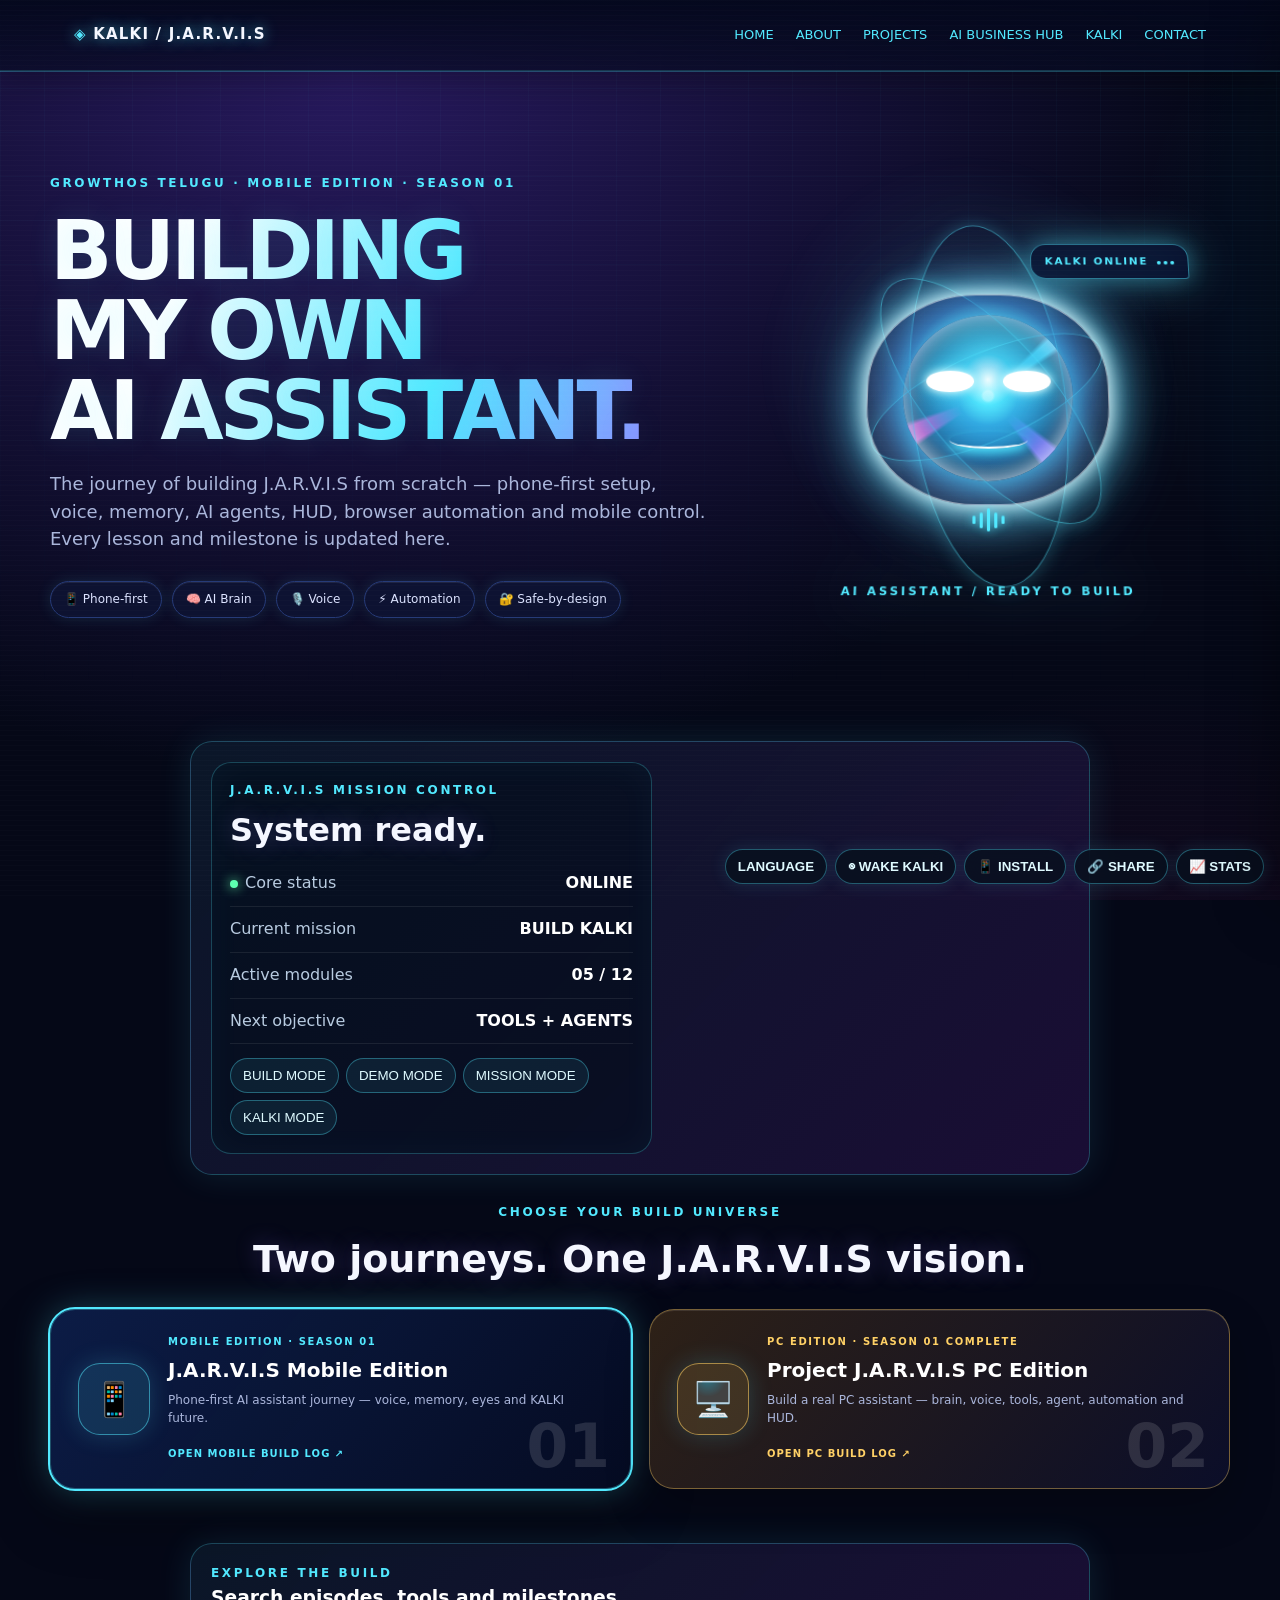
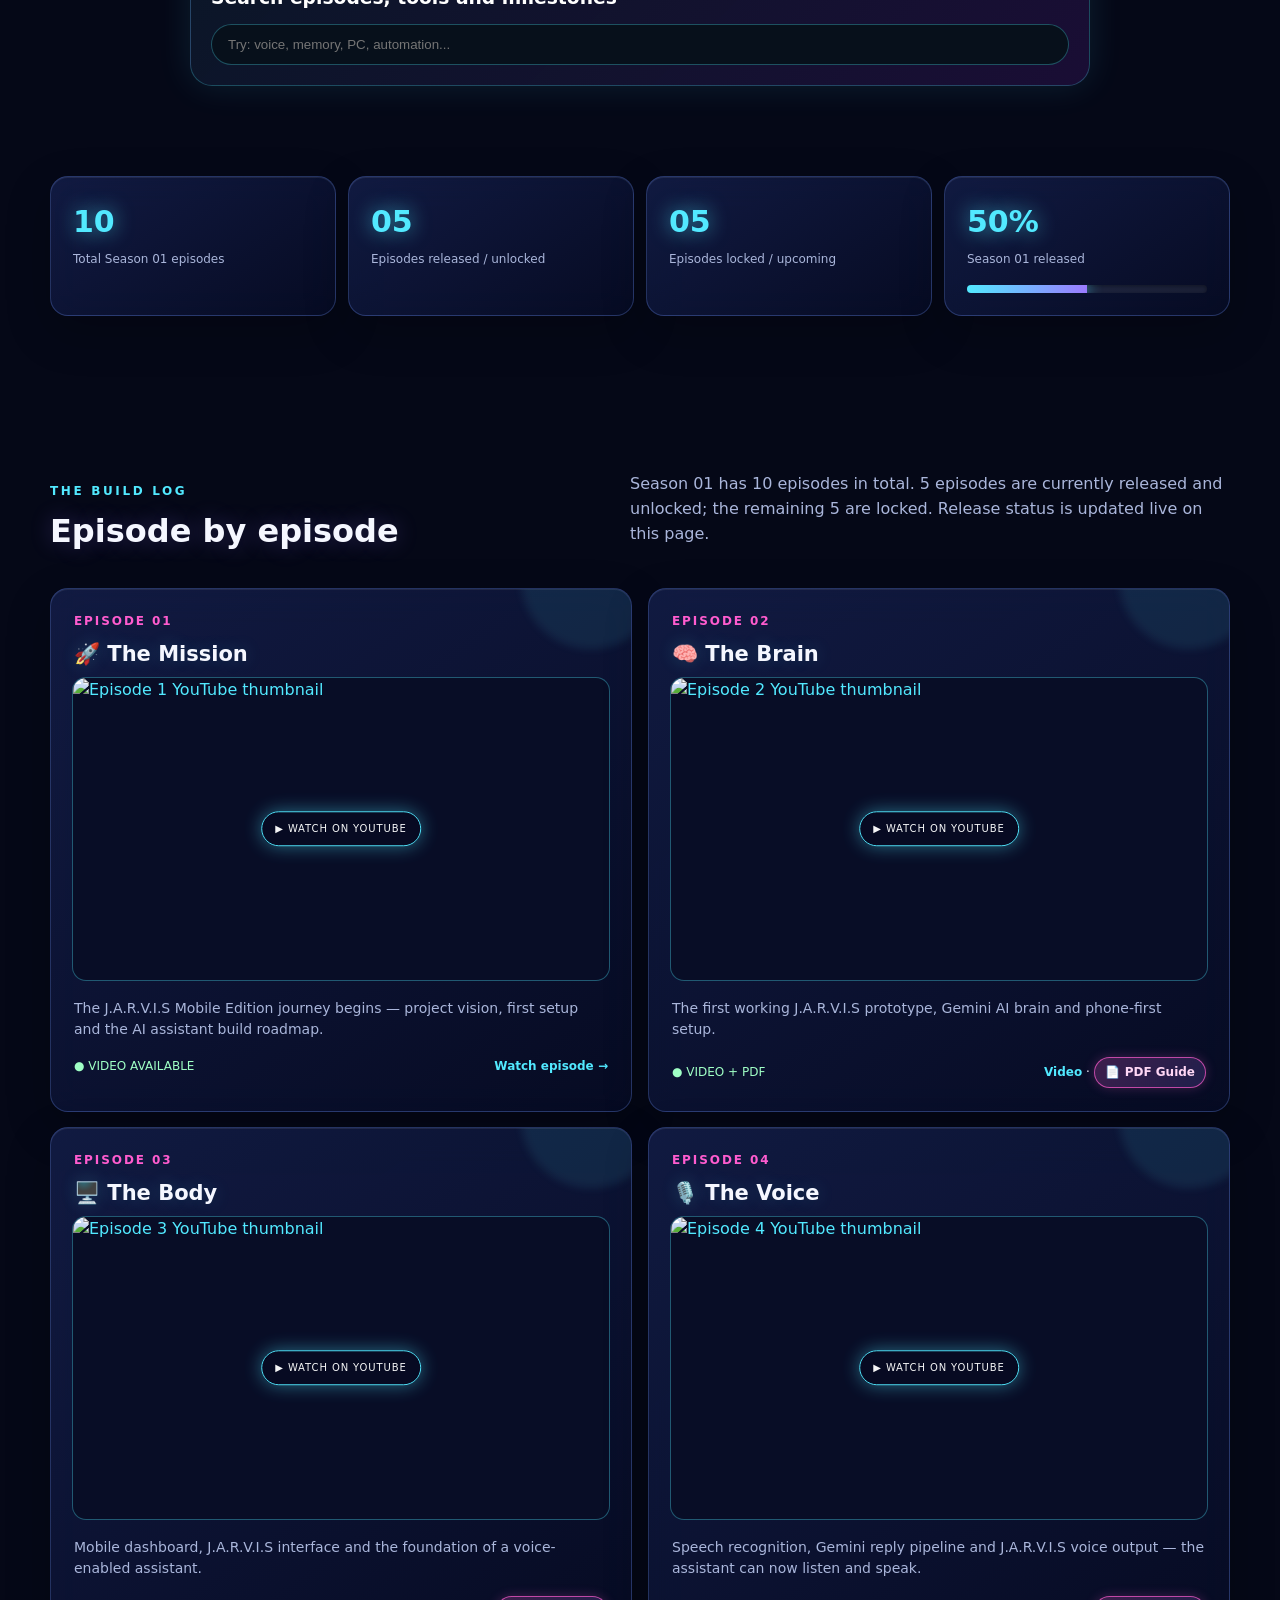
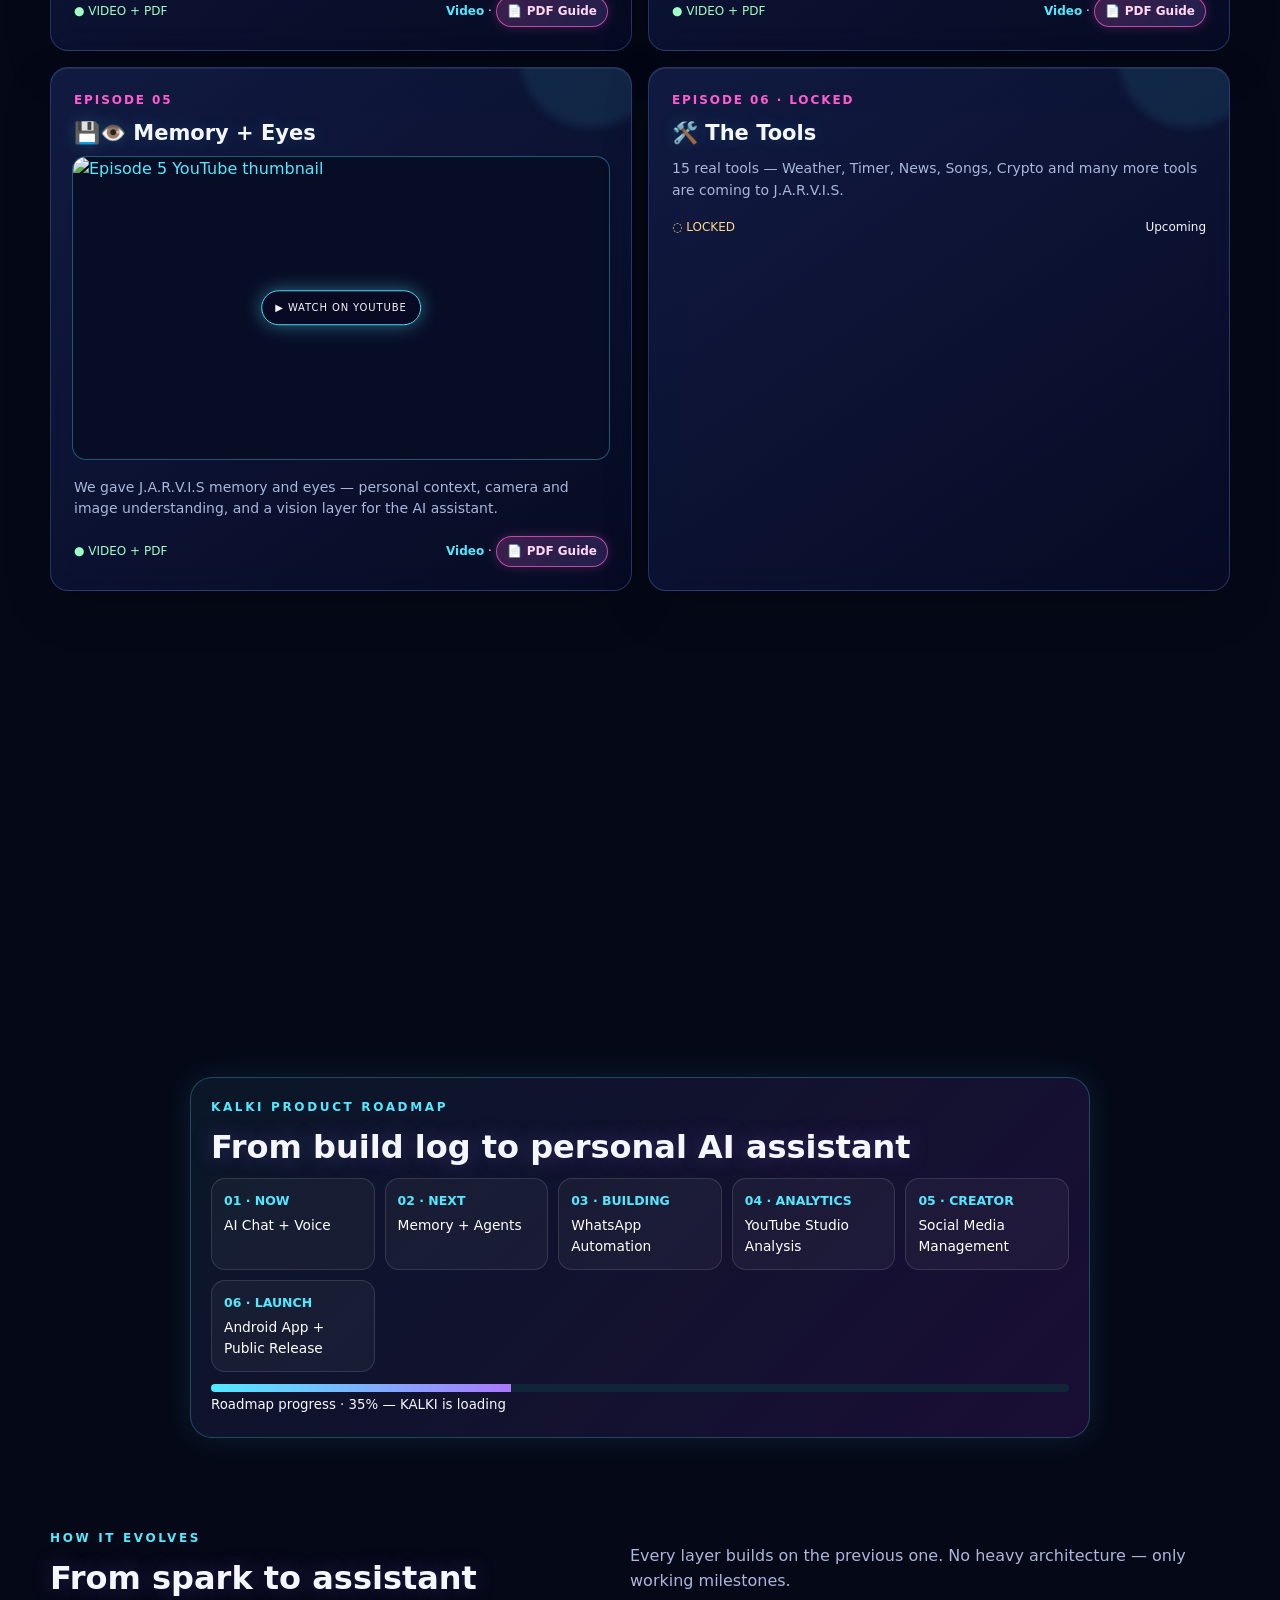
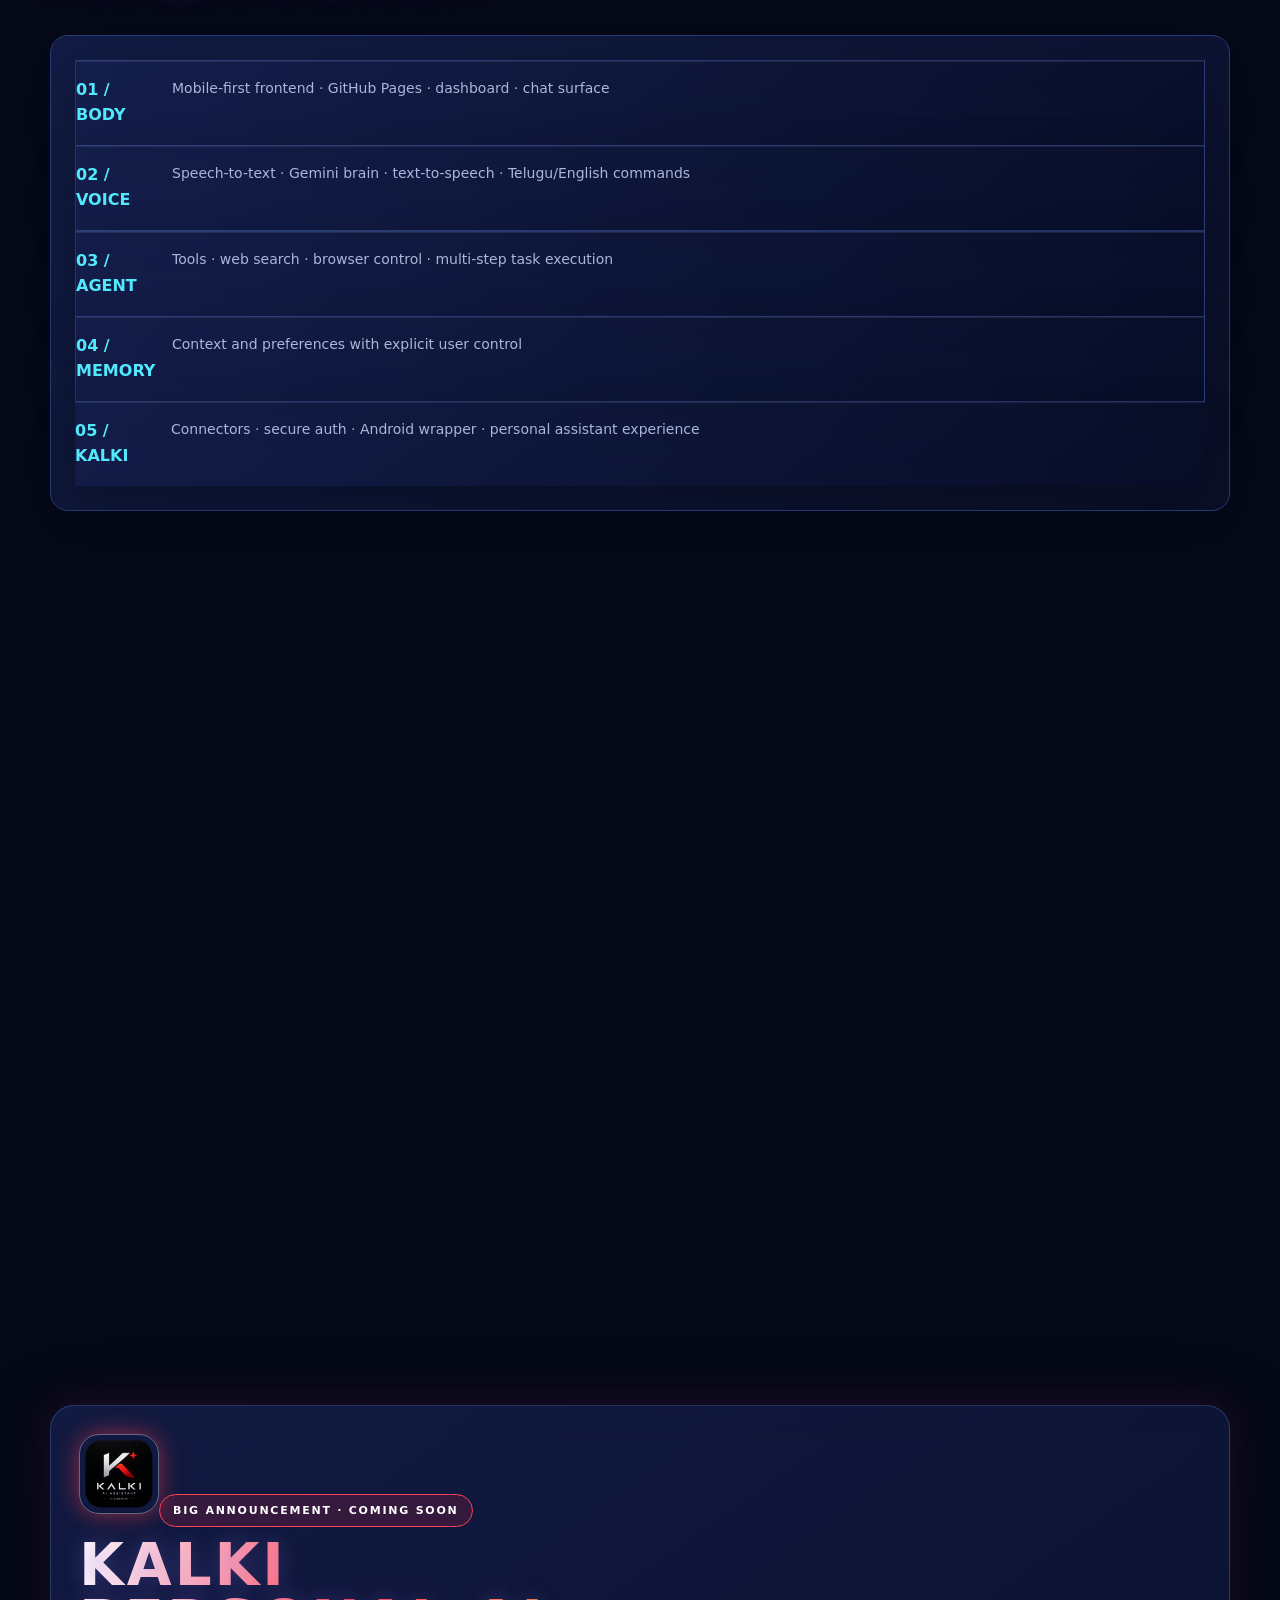
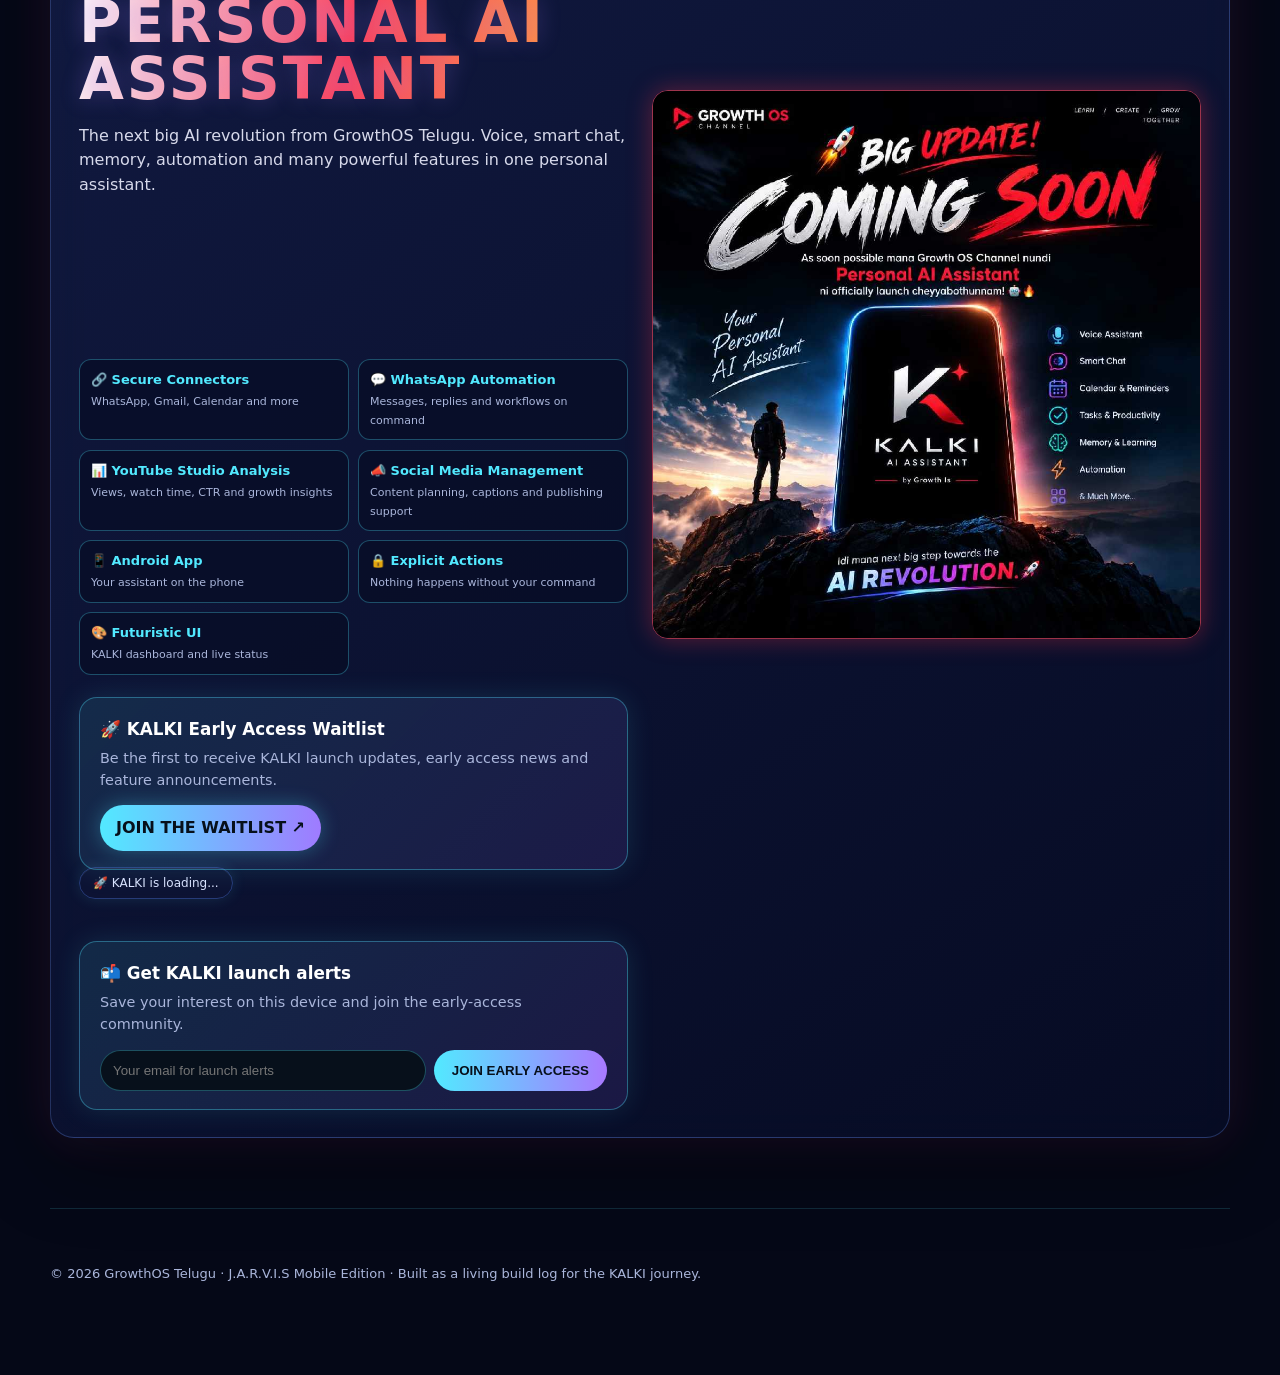
==== commit 0087d1bb: "Open AI Business Hub as a dedicated page Fixed the mobile menu flow. AI Business Hub now opens as a " ====
--- a/frontend/jarvis-build-log.html
+++ b/frontend/jarvis-build-log.html
@@ -81,6 +81,7 @@
 /* RIGHT-SIDE KALKI MENU */
 .menu-trigger{position:fixed;top:18px;right:16px;z-index:55;width:46px;height:42px;border:1px solid rgba(82,233,255,.4);border-radius:12px;background:rgba(5,15,27,.78);backdrop-filter:blur(12px);color:#dffaff;font-size:1.45rem;cursor:pointer;box-shadow:0 0 20px rgba(82,233,255,.14)}.menu-trigger:hover{border-color:var(--cyan);transform:scale(1.04)}.side-menu{position:fixed;top:0;right:0;bottom:0;width:min(340px,88vw);z-index:54;padding:86px 22px 24px;background:linear-gradient(160deg,rgba(6,18,32,.98),rgba(27,12,51,.98));border-left:1px solid rgba(82,233,255,.35);box-shadow:-20px 0 60px rgba(0,0,0,.4);transform:translateX(105%);transition:transform .35s ease;overflow:auto}.side-menu.open{transform:translateX(0)}.side-menu h3{color:#fff;margin:0 0 5px}.side-menu p{color:var(--muted);font-size:.85rem}.side-menu a{display:block;padding:13px 12px;margin:8px 0;border:1px solid rgba(255,255,255,.1);border-radius:12px;color:#dffaff;text-decoration:none;background:rgba(255,255,255,.04)}.side-menu a:hover{border-color:var(--cyan);transform:translateX(-3px)}.menu-label{color:var(--cyan);font-size:.72rem;letter-spacing:.12em;margin-top:22px;display:block}.menu-close{position:absolute;top:18px;right:20px;border:0;background:none;color:#fff;font-size:1.7rem;cursor:pointer}.menu-backdrop{position:fixed;inset:0;background:rgba(0,0,0,.35);z-index:53}.menu-backdrop[hidden]{display:none!important}
 .top .nav{position:relative}.top .menu-trigger{position:static;display:none;width:44px;height:40px}.side-menu #earning-hub{display:block;padding:8px 0}.side-menu #earning-hub h2{font-size:22px}.side-menu #earning-hub>p{font-size:12px}.side-menu .earning-grid{display:block}.side-menu .earning-card{margin:10px 0;padding:13px}.side-menu .earning-card p{min-height:0;font-size:12px}.side-menu .earning-card h3{font-size:16px}.side-menu .earning-cta{font-size:11px;padding:7px 10px}.side-menu #earning-hub .eyebrow{font-size:10px}@media(max-width:760px){.top .navlinks{display:none}.top .menu-trigger{display:block;margin-left:auto}.menu-trigger{font-size:1.3rem!important}}
+.business-page{position:fixed;inset:0;z-index:60;display:none;overflow:auto;background:radial-gradient(circle at 75% 0,#1b1750 0,transparent 32%),var(--bg);padding:78px 17px 50px}.business-page.open{display:block}.business-page .business-inner{max-width:1050px;margin:auto}.business-back{position:fixed;top:17px;left:17px;z-index:62;border:1px solid rgba(82,233,255,.45);border-radius:12px;background:rgba(5,15,27,.9);color:#dffaff;padding:10px 14px;cursor:pointer;font-weight:800}.business-page h1{font-size:clamp(32px,6vw,62px);margin:10px 0;background:linear-gradient(110deg,#fff,var(--cyan),var(--violet));-webkit-background-clip:text;color:transparent}.business-page .earning-grid{grid-template-columns:repeat(auto-fit,minmax(230px,1fr))}.business-page .earning-card{min-height:210px}
 </style>
 </head>
 <body>
@@ -173,10 +174,12 @@
 <script>
 (function(){
  const trigger=document.querySelector('#menu-trigger');
- document.body.insertAdjacentHTML('beforeend',`<div class="menu-backdrop" id="menu-backdrop" hidden></div><aside class="side-menu" id="side-menu"><button class="menu-close" id="menu-close">×</button><span class="menu-label">MAIN NAVIGATION</span><h3>KALKI Command Center</h3><p>Everything in one place — projects, business and the future of KALKI.</p><a href="#top">⌂ Home</a><a href="#about">◈ About</a><a href="#episodes">▣ Projects</a><a href="#earning-hub">💰 AI Business Hub</a><a href="#kx-roadmap">✦ KALKI</a><a href="#contact">✉ Contact</a><span class="menu-label">AI BUSINESS HUB</span><div id="hub-slot"></div></aside>`);
- const m=document.querySelector('#side-menu'),b=document.querySelector('#menu-backdrop'),hub=document.querySelector('#earning-hub');
- if(hub)document.querySelector('#hub-slot').appendChild(hub);
+ document.body.insertAdjacentHTML('beforeend',`<div class="menu-backdrop" id="menu-backdrop" hidden></div><aside class="side-menu" id="side-menu"><button class="menu-close" id="menu-close">×</button><span class="menu-label">MAIN NAVIGATION</span><h3>KALKI Command Center</h3><p>Everything in one place — projects, business and the future of KALKI.</p><a href="#top">⌂ Home</a><a href="#about">◈ About</a><a href="#episodes">▣ Projects</a><a href="#earning-hub" id="open-business">💰 AI Business Hub</a><a href="#kx-roadmap">✦ KALKI</a><a href="#contact">✉ Contact</a></aside><section class="business-page" id="business-page"><button class="business-back" id="business-back">← Back to website</button><div class="business-inner"><span class="menu-label">GROWTHOS TELUGU · AI BUSINESS</span><h1>AI Business Hub</h1><p>Choose the right way to learn, build and grow with practical AI systems.</p><div id="business-content"></div></div></section>`);
+ const m=document.querySelector('#side-menu'),b=document.querySelector('#menu-backdrop'),hub=document.querySelector('#earning-hub'),page=document.querySelector('#business-page');
+ if(hub){hub.style.display='none';document.querySelector('#business-content').innerHTML=hub.innerHTML}
  const close=()=>{m.classList.remove('open');b.hidden=true};
- trigger.onclick=()=>{m.classList.add('open');b.hidden=false};document.querySelector('#menu-close').onclick=close;b.onclick=close;m.querySelectorAll('a').forEach(a=>a.onclick=close);
+ const openBusiness=e=>{e.preventDefault();close();page.classList.add('open');document.body.style.overflow='hidden'};
+ trigger.onclick=()=>{m.classList.add('open');b.hidden=false};document.querySelector('#menu-close').onclick=close;b.onclick=close;document.querySelector('#open-business').onclick=openBusiness;document.querySelector('#business-back').onclick=()=>{page.classList.remove('open');document.body.style.overflow=''};
+ m.querySelectorAll('a:not(#open-business)').forEach(a=>a.onclick=close);
 })();
 </script></body></html>
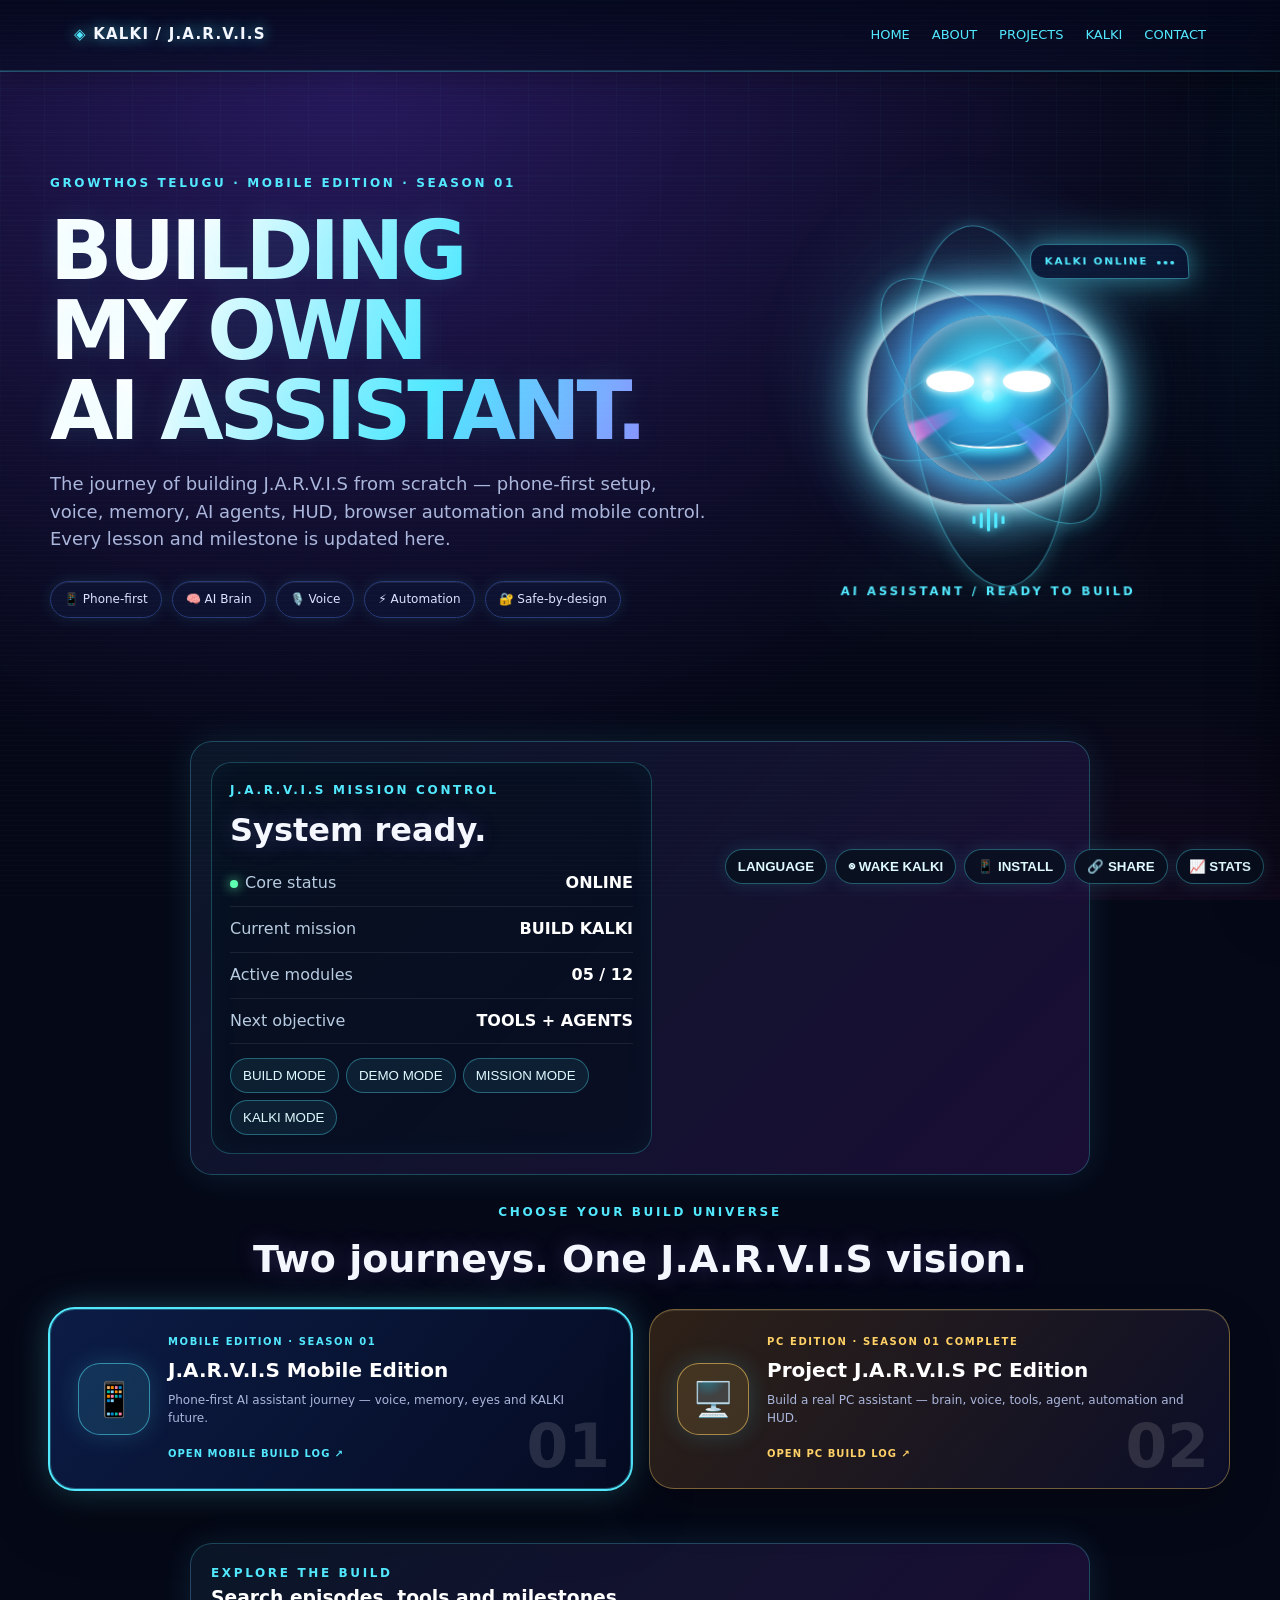
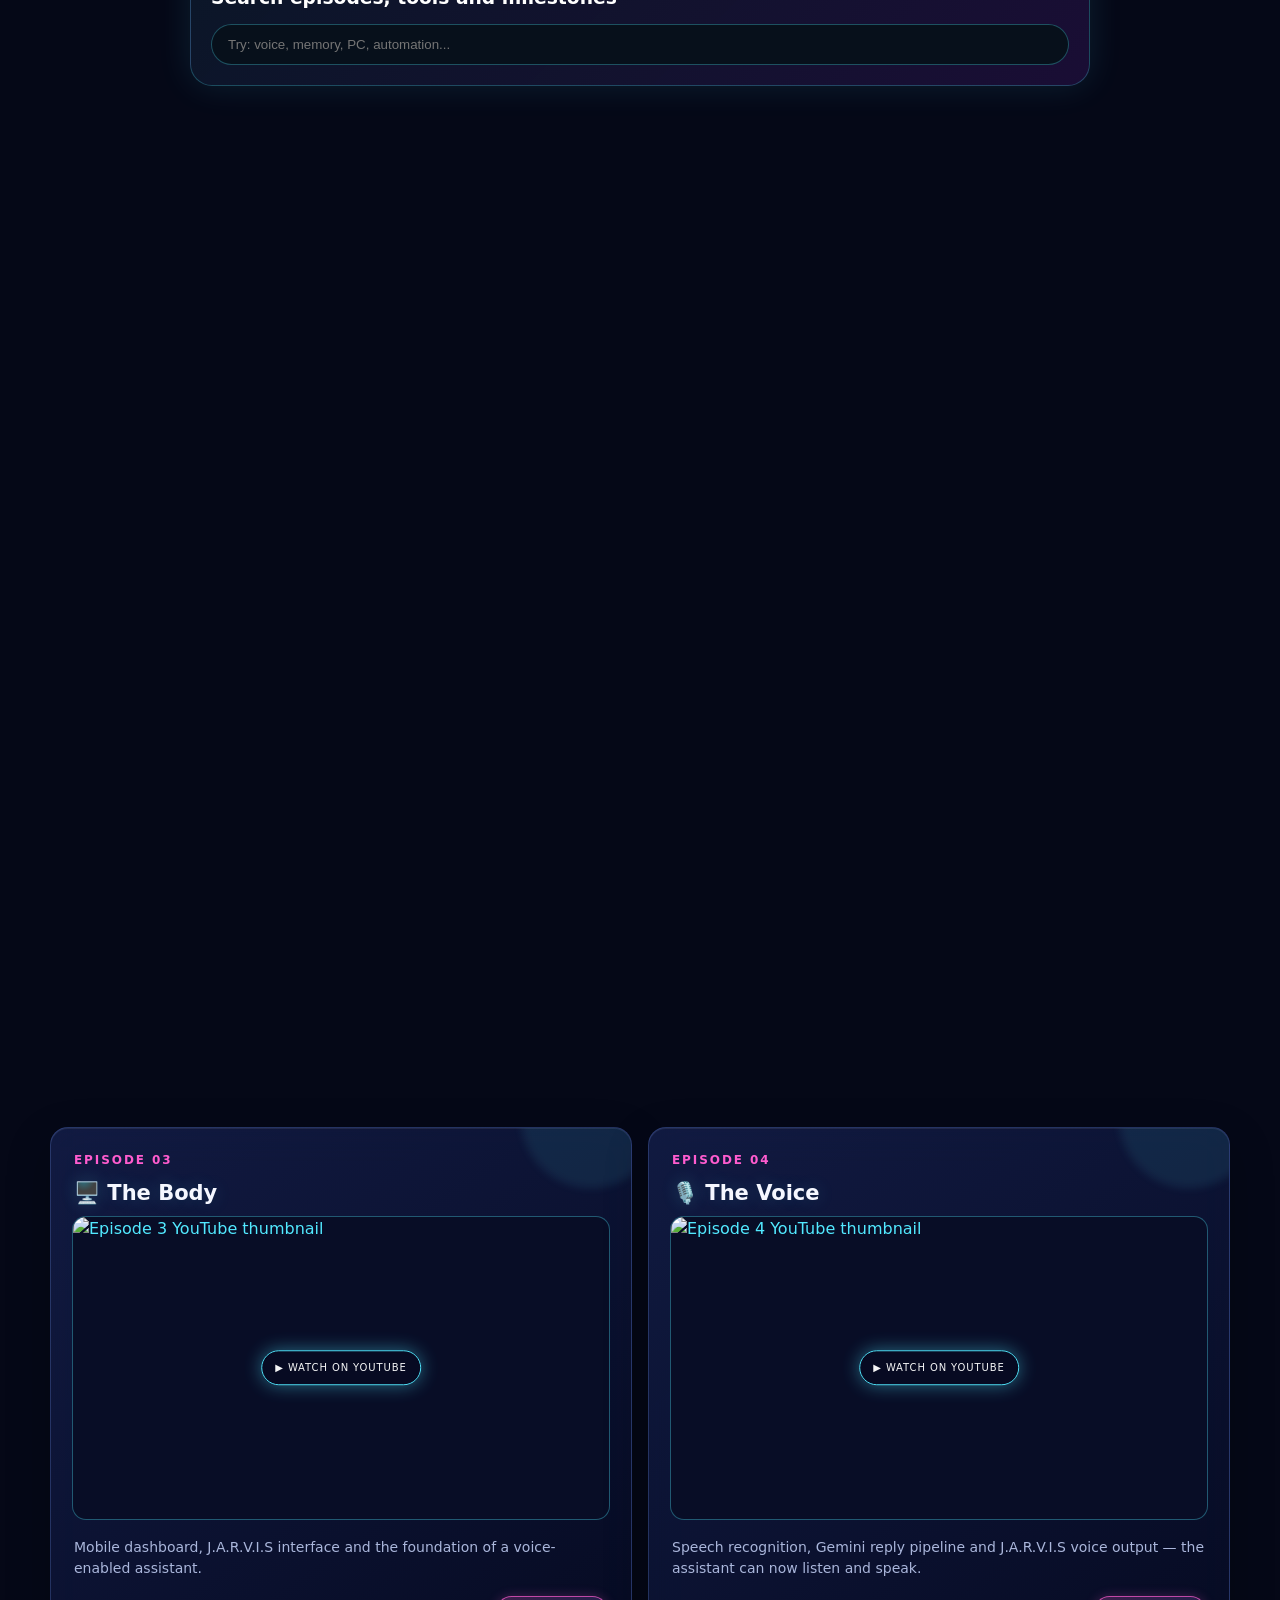
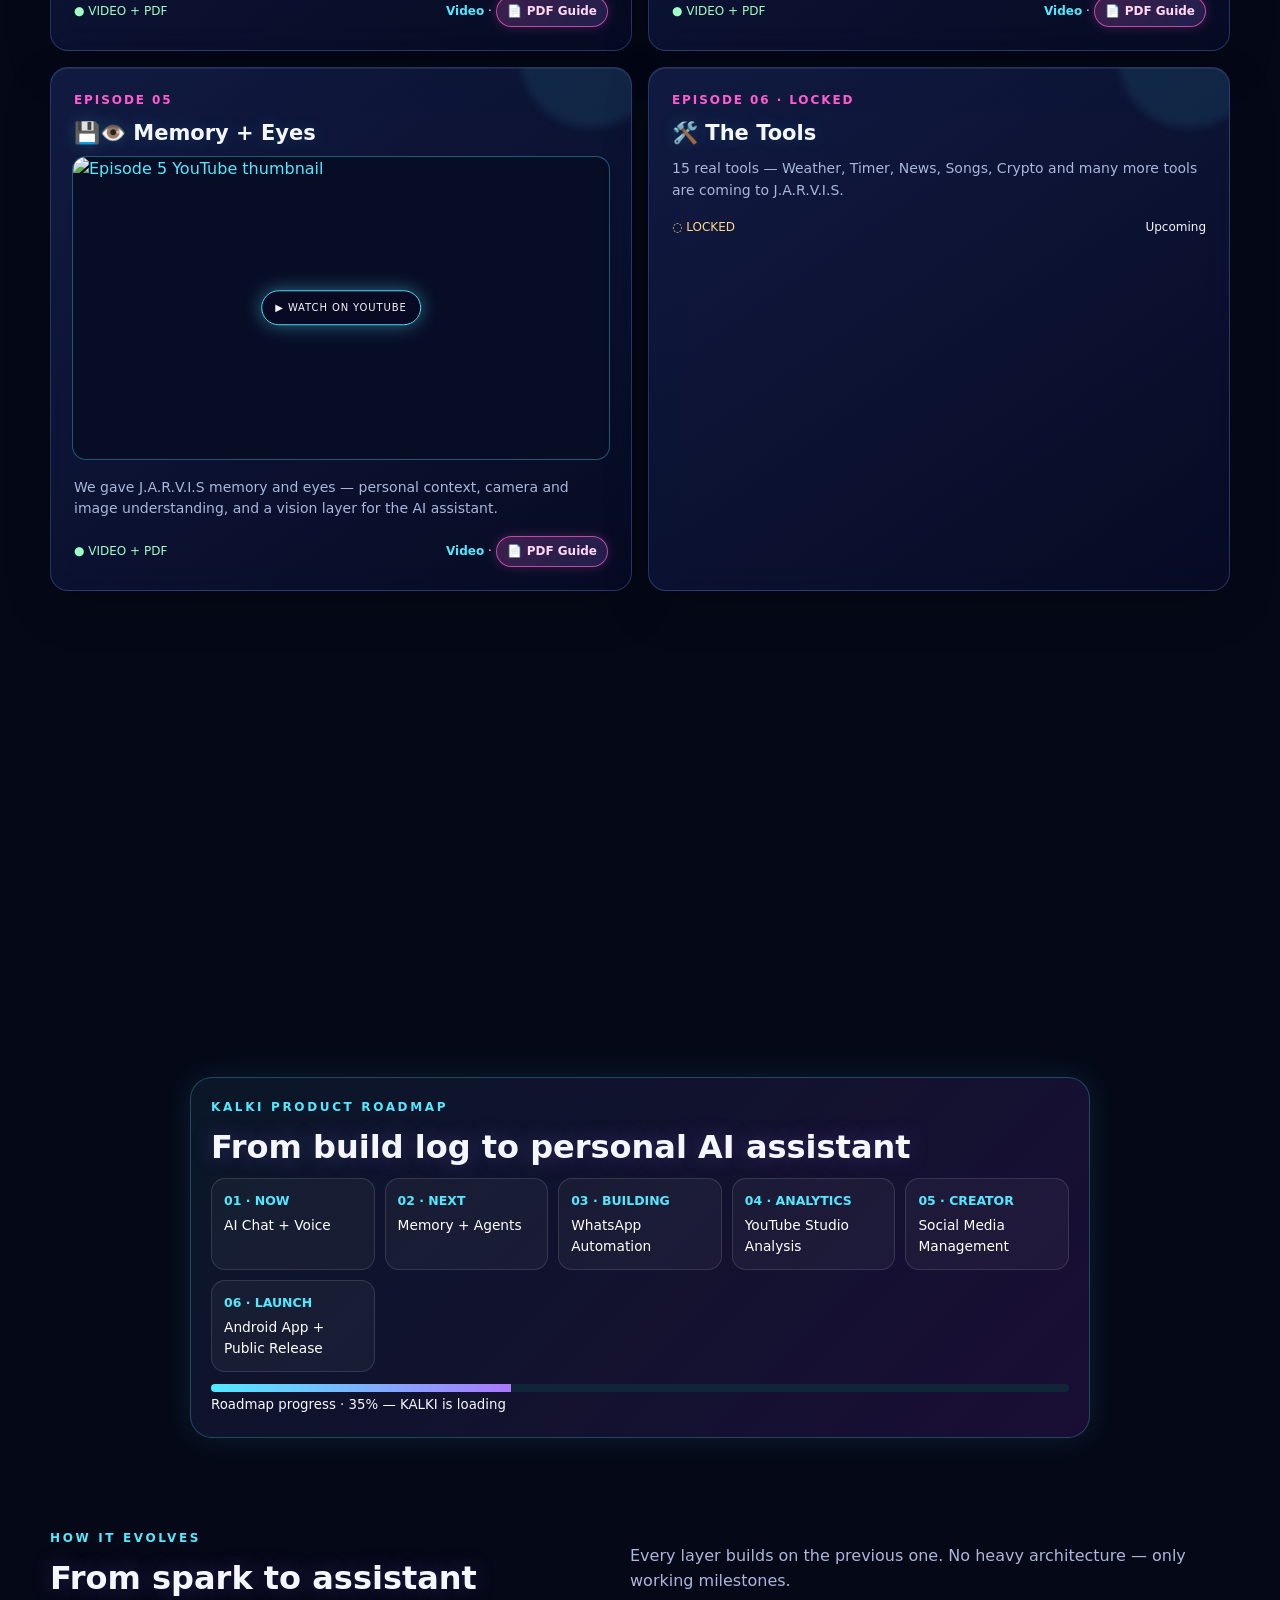
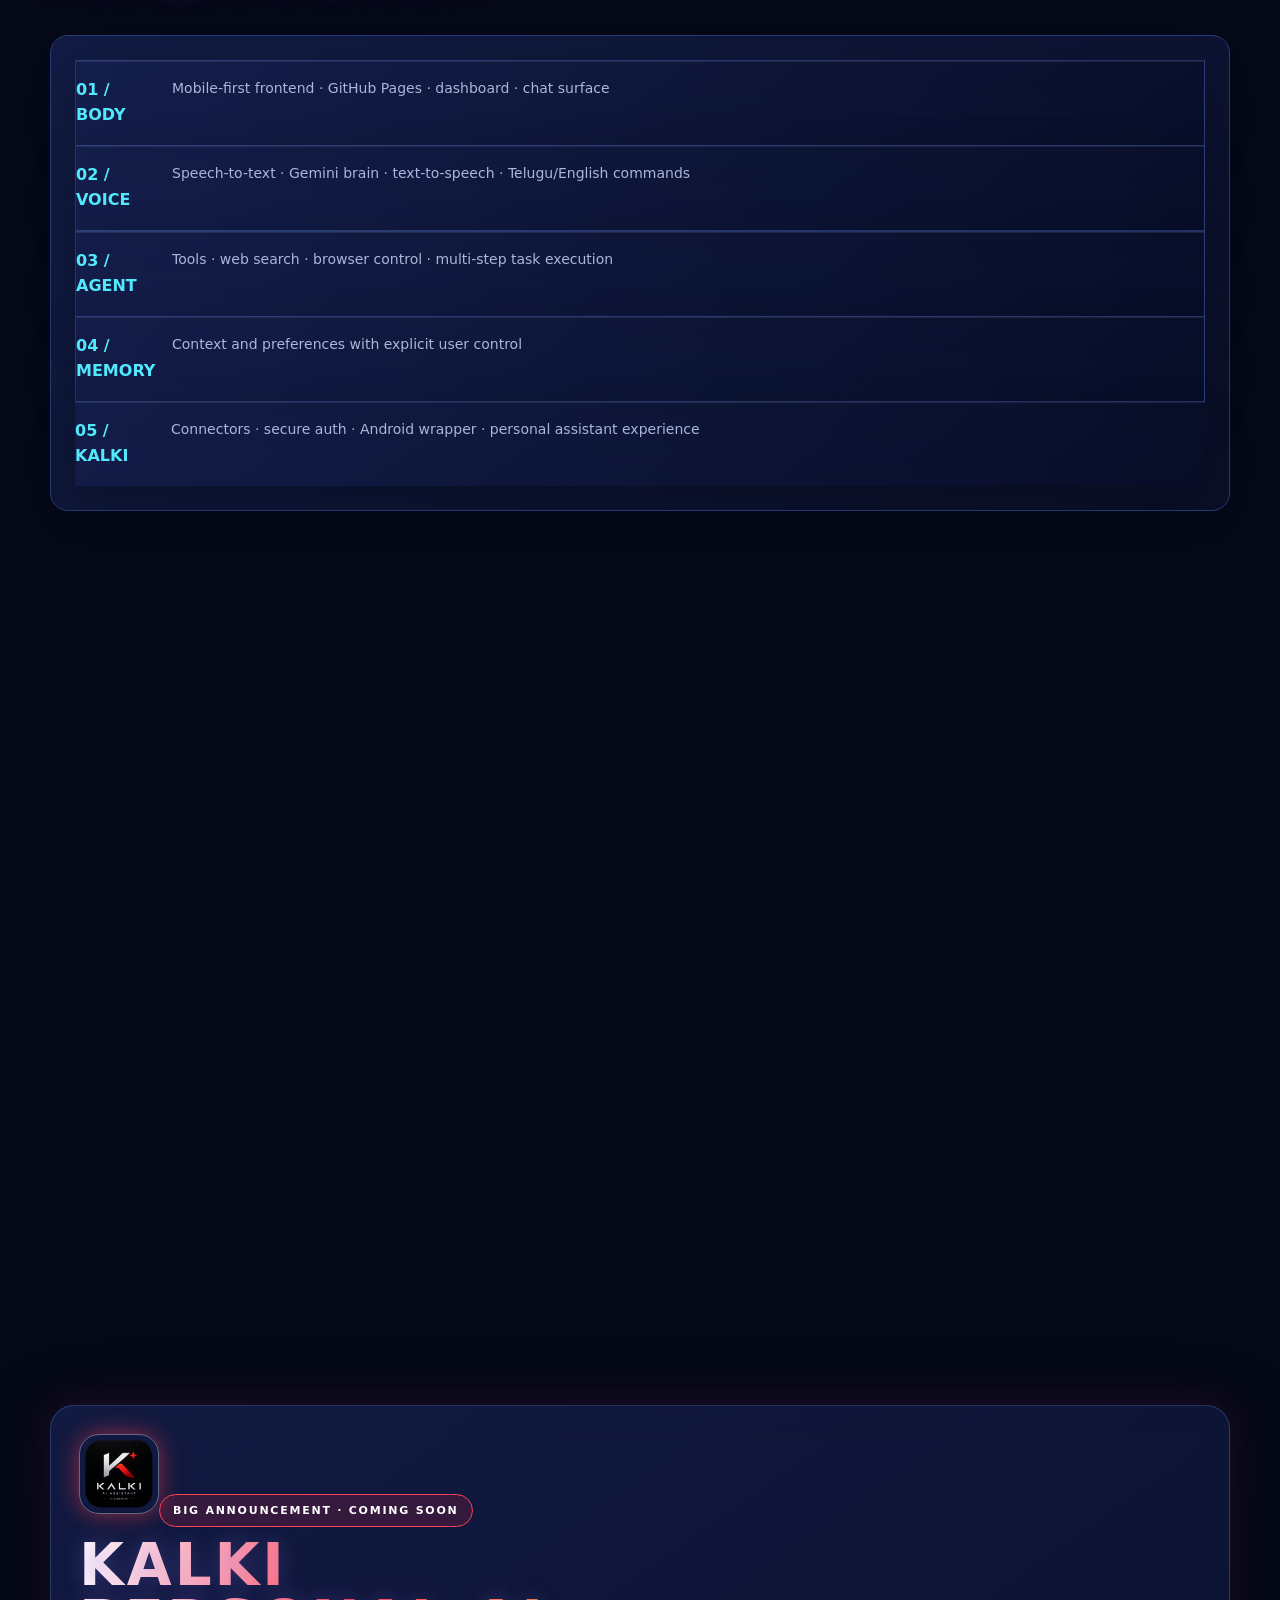
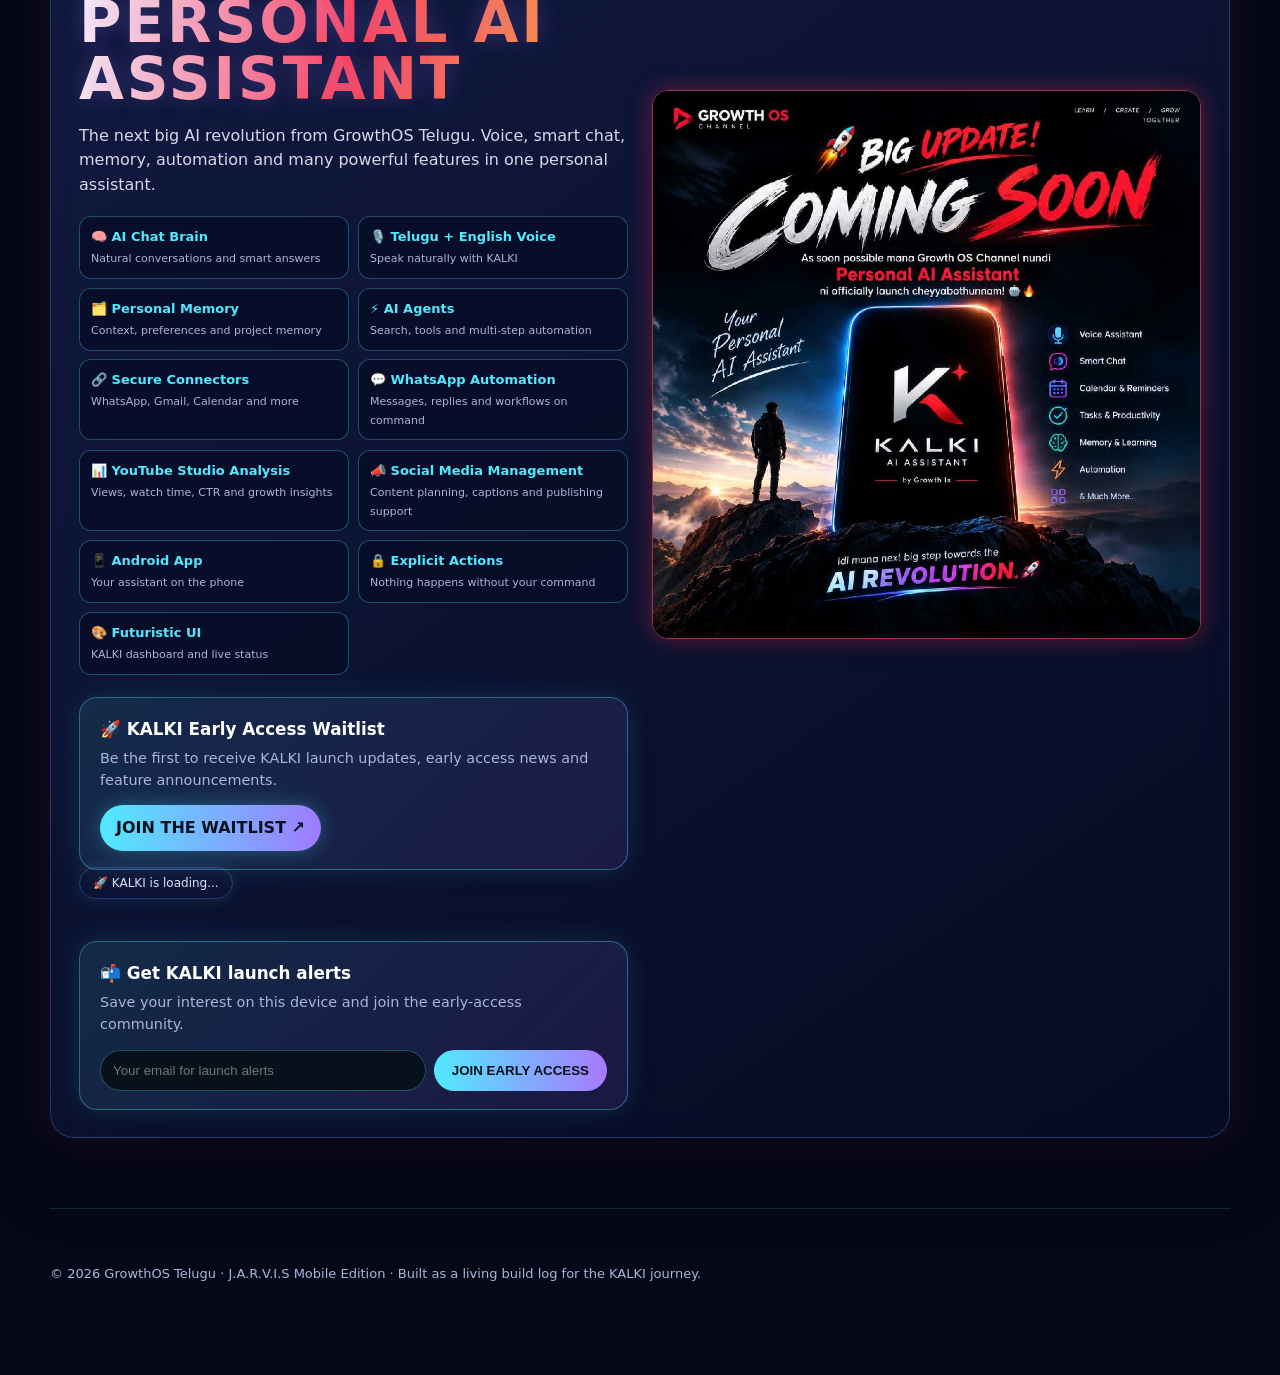
==== commit 7d904143: "Hide earning options temporarily Temporarily hid all newly added earning-related options from the ma" ====
--- a/frontend/jarvis-build-log.html
+++ b/frontend/jarvis-build-log.html
@@ -82,10 +82,10 @@
 .menu-trigger{position:fixed;top:18px;right:16px;z-index:55;width:46px;height:42px;border:1px solid rgba(82,233,255,.4);border-radius:12px;background:rgba(5,15,27,.78);backdrop-filter:blur(12px);color:#dffaff;font-size:1.45rem;cursor:pointer;box-shadow:0 0 20px rgba(82,233,255,.14)}.menu-trigger:hover{border-color:var(--cyan);transform:scale(1.04)}.side-menu{position:fixed;top:0;right:0;bottom:0;width:min(340px,88vw);z-index:54;padding:86px 22px 24px;background:linear-gradient(160deg,rgba(6,18,32,.98),rgba(27,12,51,.98));border-left:1px solid rgba(82,233,255,.35);box-shadow:-20px 0 60px rgba(0,0,0,.4);transform:translateX(105%);transition:transform .35s ease;overflow:auto}.side-menu.open{transform:translateX(0)}.side-menu h3{color:#fff;margin:0 0 5px}.side-menu p{color:var(--muted);font-size:.85rem}.side-menu a{display:block;padding:13px 12px;margin:8px 0;border:1px solid rgba(255,255,255,.1);border-radius:12px;color:#dffaff;text-decoration:none;background:rgba(255,255,255,.04)}.side-menu a:hover{border-color:var(--cyan);transform:translateX(-3px)}.menu-label{color:var(--cyan);font-size:.72rem;letter-spacing:.12em;margin-top:22px;display:block}.menu-close{position:absolute;top:18px;right:20px;border:0;background:none;color:#fff;font-size:1.7rem;cursor:pointer}.menu-backdrop{position:fixed;inset:0;background:rgba(0,0,0,.35);z-index:53}.menu-backdrop[hidden]{display:none!important}
 .top .nav{position:relative}.top .menu-trigger{position:static;display:none;width:44px;height:40px}.side-menu #earning-hub{display:block;padding:8px 0}.side-menu #earning-hub h2{font-size:22px}.side-menu #earning-hub>p{font-size:12px}.side-menu .earning-grid{display:block}.side-menu .earning-card{margin:10px 0;padding:13px}.side-menu .earning-card p{min-height:0;font-size:12px}.side-menu .earning-card h3{font-size:16px}.side-menu .earning-cta{font-size:11px;padding:7px 10px}.side-menu #earning-hub .eyebrow{font-size:10px}@media(max-width:760px){.top .navlinks{display:none}.top .menu-trigger{display:block;margin-left:auto}.menu-trigger{font-size:1.3rem!important}}
 .business-page{position:fixed;inset:0;z-index:60;display:none;overflow:auto;background:radial-gradient(circle at 75% 0,#1b1750 0,transparent 32%),var(--bg);padding:78px 17px 50px}.business-page.open{display:block}.business-page .business-inner{max-width:1050px;margin:auto}.business-back{position:fixed;top:17px;left:17px;z-index:62;border:1px solid rgba(82,233,255,.45);border-radius:12px;background:rgba(5,15,27,.9);color:#dffaff;padding:10px 14px;cursor:pointer;font-weight:800}.business-page h1{font-size:clamp(32px,6vw,62px);margin:10px 0;background:linear-gradient(110deg,#fff,var(--cyan),var(--violet));-webkit-background-clip:text;color:transparent}.business-page .earning-grid{grid-template-columns:repeat(auto-fit,minmax(230px,1fr))}.business-page .earning-card{min-height:210px}
-</style>
+#earning-hub{display:none!important}.business-page{display:none!important}</style>
 </head>
 <body>
-<header class="top" id="top"><div class="wrap nav"><div class="brand"><b>◈</b> KALKI / J.A.R.V.I.S</div><nav class="navlinks"><a href="#top">HOME</a><a href="#about">ABOUT</a><a href="#episodes">PROJECTS</a><a href="#earning-hub">AI BUSINESS HUB</a><a href="#kx-roadmap">KALKI</a><a href="#contact">CONTACT</a></nav><button class="menu-trigger" id="menu-trigger" aria-label="Open navigation menu">☰</button></div></header>
+<header class="top" id="top"><div class="wrap nav"><div class="brand"><b>◈</b> KALKI / J.A.R.V.I.S</div><nav class="navlinks"><a href="#top">HOME</a><a href="#about">ABOUT</a><a href="#episodes">PROJECTS</a><a href="#kx-roadmap">KALKI</a><a href="#contact">CONTACT</a></nav><button class="menu-trigger" id="menu-trigger" aria-label="Open navigation menu">☰</button></div></header>
 <main>
 <section class="wrap hero"><div><div class="eyebrow">GROWTHOS TELUGU · MOBILE EDITION · SEASON 01</div><h1>BUILDING<br>MY OWN<br>AI ASSISTANT.</h1><p>The journey of building J.A.R.V.I.S from scratch — phone-first setup, voice, memory, AI agents, HUD, browser automation and mobile control. Every lesson and milestone is updated here.</p><div class="chips"><span class="chip">📱 Phone-first</span><span class="chip">🧠 AI Brain</span><span class="chip">🎙️ Voice</span><span class="chip">⚡ Automation</span><span class="chip">🔐 Safe-by-design</span></div></div><div class="reactor"><div class="assistant-bubble">KALKI ONLINE <i></i><i></i><i></i></div><div class="ring"></div><div class="ring"></div><div class="ring"></div><div class="orb"><div class="ai-face"><span></span><span></span><b></b></div></div><div class="voice-wave"><i></i><i></i><i></i><i></i><i></i></div><div class="corelabel">AI ASSISTANT / READY TO BUILD</div></div></section>
 <section class="wrap edition-selector"><div class="edition-heading"><div class="eyebrow">CHOOSE YOUR BUILD UNIVERSE</div><h2>Two journeys. One J.A.R.V.I.S vision.</h2></div><div class="edition-slides"><a class="edition-slide mobile-slide" data-edition="mobile" href="#episodes"><div class="slide-orb">📱</div><div><span class="slide-label">MOBILE EDITION · SEASON 01</span><strong>J.A.R.V.I.S Mobile Edition</strong><p>Phone-first AI assistant journey — voice, memory, eyes and KALKI future.</p><b>OPEN MOBILE BUILD LOG ↗</b></div><em>01</em></a><a class="edition-slide pc-slide" data-edition="pc" href="#pc-edition"><div class="slide-orb">🖥️</div><div><span class="slide-label">PC EDITION · SEASON 01 COMPLETE</span><strong>Project J.A.R.V.I.S PC Edition</strong><p>Build a real PC assistant — brain, voice, tools, agent, automation and HUD.</p><b>OPEN PC BUILD LOG ↗</b></div><em>02</em></a></div></section><section class="wrap section"><div class="stats"><div class="stat"><strong>10</strong><span>Total Season 01 episodes</span></div><div class="stat"><strong>05</strong><span>Episodes released / unlocked</span></div><div class="stat"><strong>05</strong><span>Episodes locked / upcoming</span></div><div class="stat"><strong>50%</strong><span>Season 01 released<div class="progress"><i style="width:50%"></i></div></span></div></div></section>
@@ -174,12 +174,8 @@
 <script>
 (function(){
  const trigger=document.querySelector('#menu-trigger');
- document.body.insertAdjacentHTML('beforeend',`<div class="menu-backdrop" id="menu-backdrop" hidden></div><aside class="side-menu" id="side-menu"><button class="menu-close" id="menu-close">×</button><span class="menu-label">MAIN NAVIGATION</span><h3>KALKI Command Center</h3><p>Everything in one place — projects, business and the future of KALKI.</p><a href="#top">⌂ Home</a><a href="#about">◈ About</a><a href="#episodes">▣ Projects</a><a href="#earning-hub" id="open-business">💰 AI Business Hub</a><a href="#kx-roadmap">✦ KALKI</a><a href="#contact">✉ Contact</a></aside><section class="business-page" id="business-page"><button class="business-back" id="business-back">← Back to website</button><div class="business-inner"><span class="menu-label">GROWTHOS TELUGU · AI BUSINESS</span><h1>AI Business Hub</h1><p>Choose the right way to learn, build and grow with practical AI systems.</p><div id="business-content"></div></div></section>`);
- const m=document.querySelector('#side-menu'),b=document.querySelector('#menu-backdrop'),hub=document.querySelector('#earning-hub'),page=document.querySelector('#business-page');
- if(hub){hub.style.display='none';document.querySelector('#business-content').innerHTML=hub.innerHTML}
- const close=()=>{m.classList.remove('open');b.hidden=true};
- const openBusiness=e=>{e.preventDefault();close();page.classList.add('open');document.body.style.overflow='hidden'};
- trigger.onclick=()=>{m.classList.add('open');b.hidden=false};document.querySelector('#menu-close').onclick=close;b.onclick=close;document.querySelector('#open-business').onclick=openBusiness;document.querySelector('#business-back').onclick=()=>{page.classList.remove('open');document.body.style.overflow=''};
- m.querySelectorAll('a:not(#open-business)').forEach(a=>a.onclick=close);
+ document.body.insertAdjacentHTML('beforeend',`<div class="menu-backdrop" id="menu-backdrop" hidden></div><aside class="side-menu" id="side-menu"><button class="menu-close" id="menu-close">×</button><span class="menu-label">MAIN NAVIGATION</span><h3>KALKI Command Center</h3><p>Everything in one place — projects and the future of KALKI.</p><a href="#top">⌂ Home</a><a href="#about">◈ About</a><a href="#episodes">▣ Projects</a><a href="#kx-roadmap">✦ KALKI</a><a href="#contact">✉ Contact</a></aside>`);
+ const m=document.querySelector('#side-menu'),b=document.querySelector('#menu-backdrop');
+ const close=()=>{m.classList.remove('open');b.hidden=true};trigger.onclick=()=>{m.classList.add('open');b.hidden=false};document.querySelector('#menu-close').onclick=close;b.onclick=close;m.querySelectorAll('a').forEach(a=>a.onclick=close);
 })();
 </script></body></html>
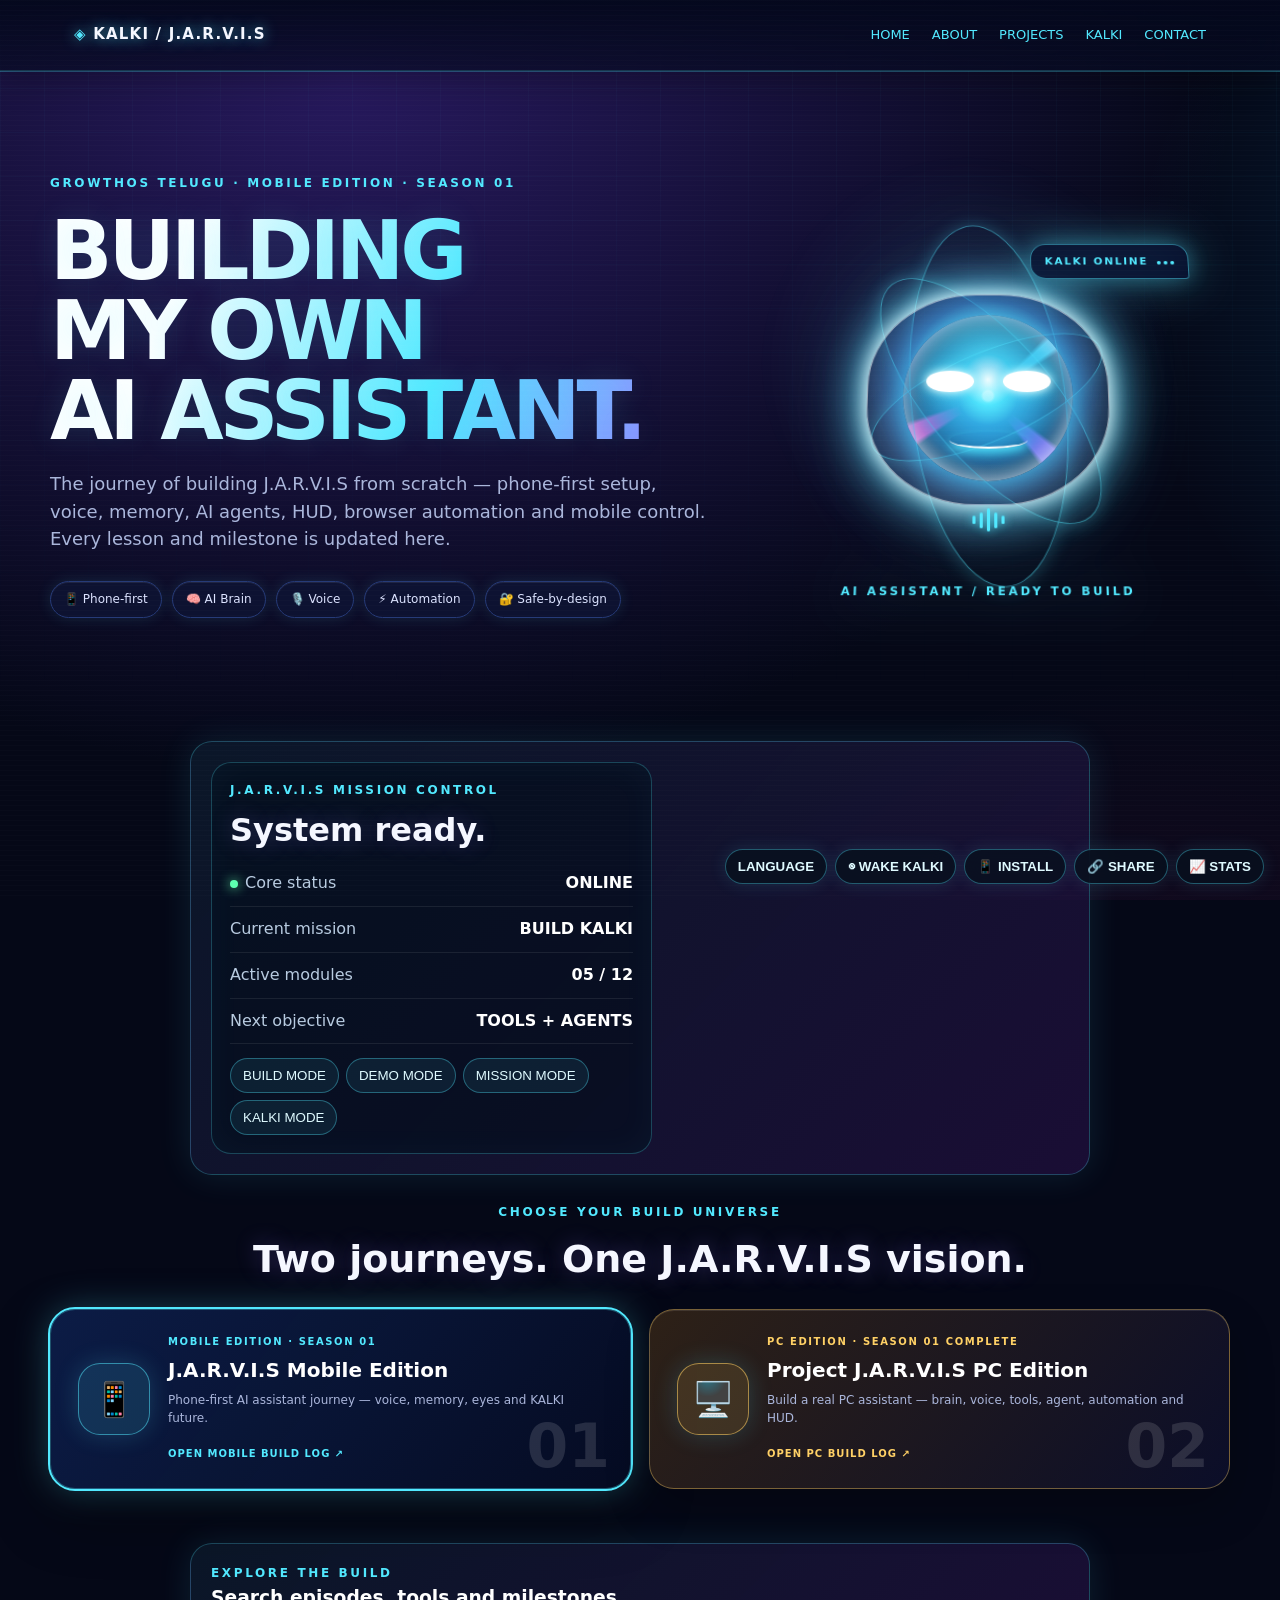
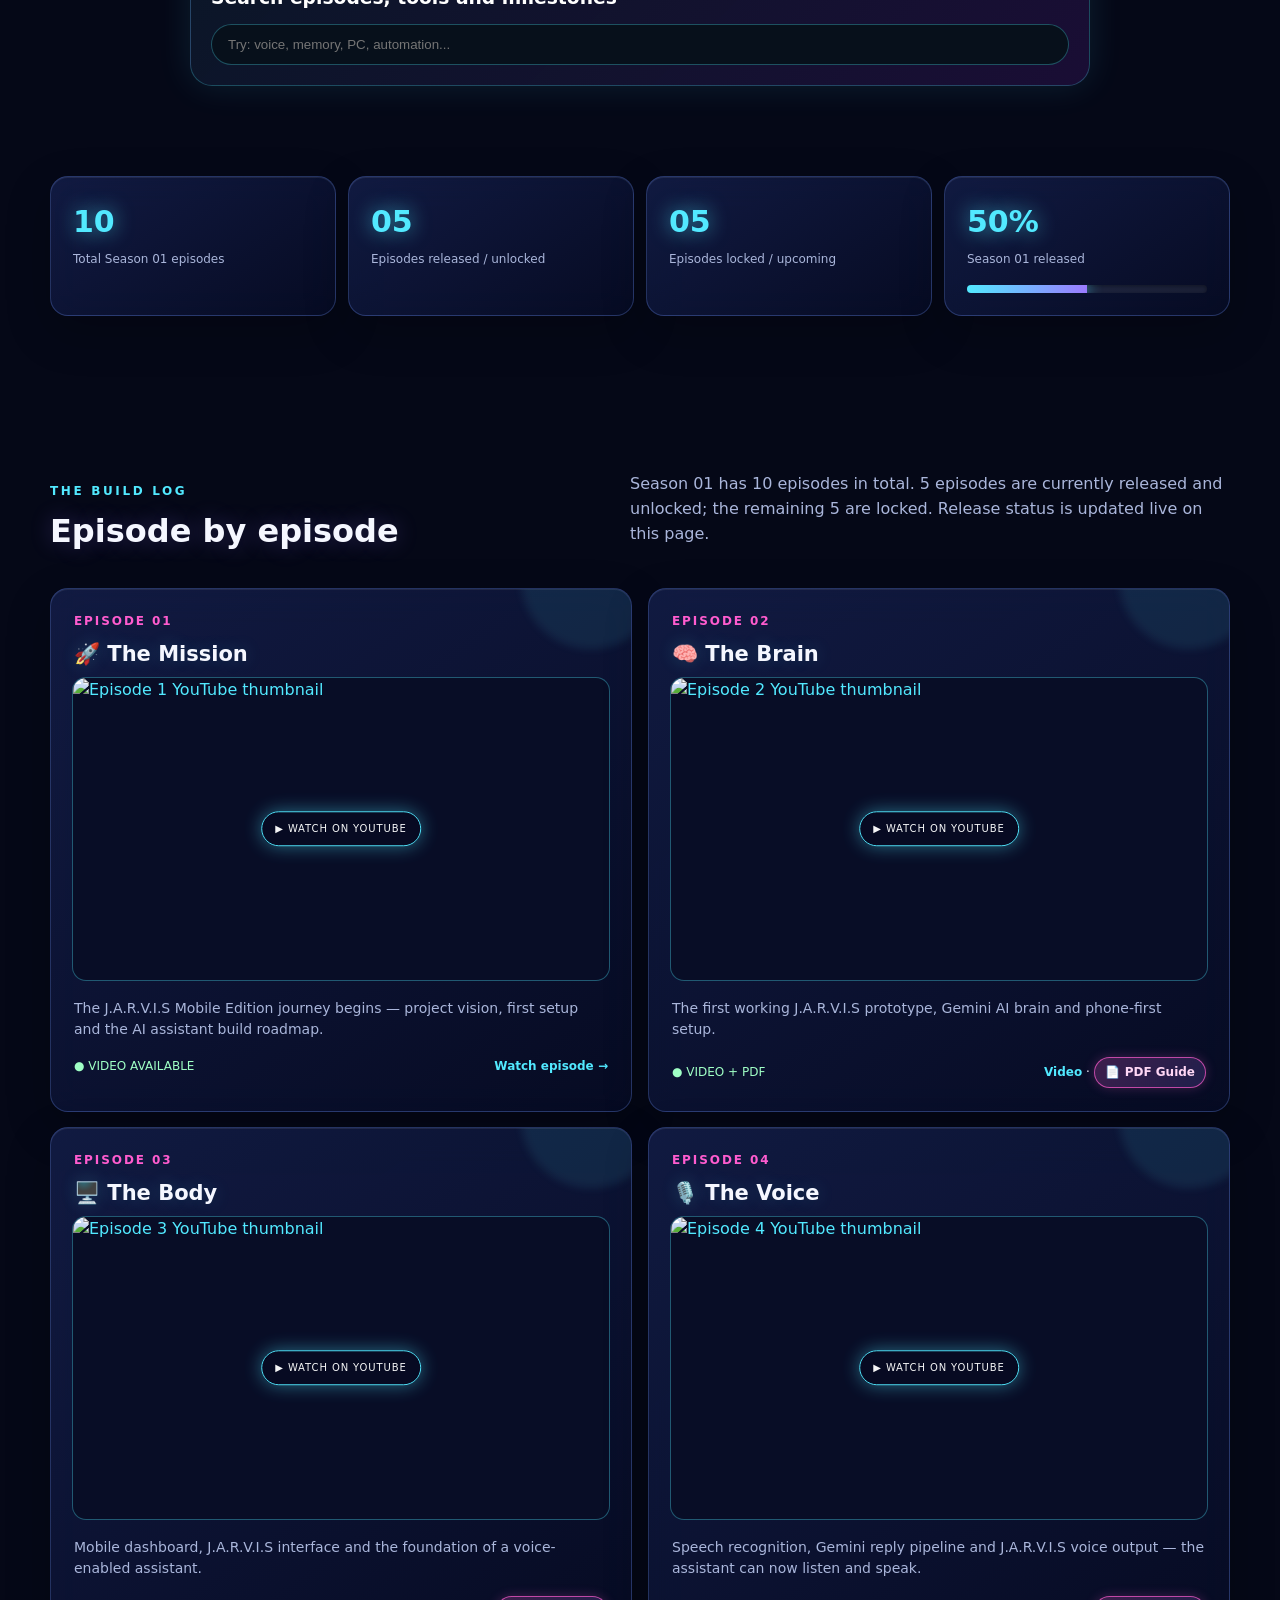
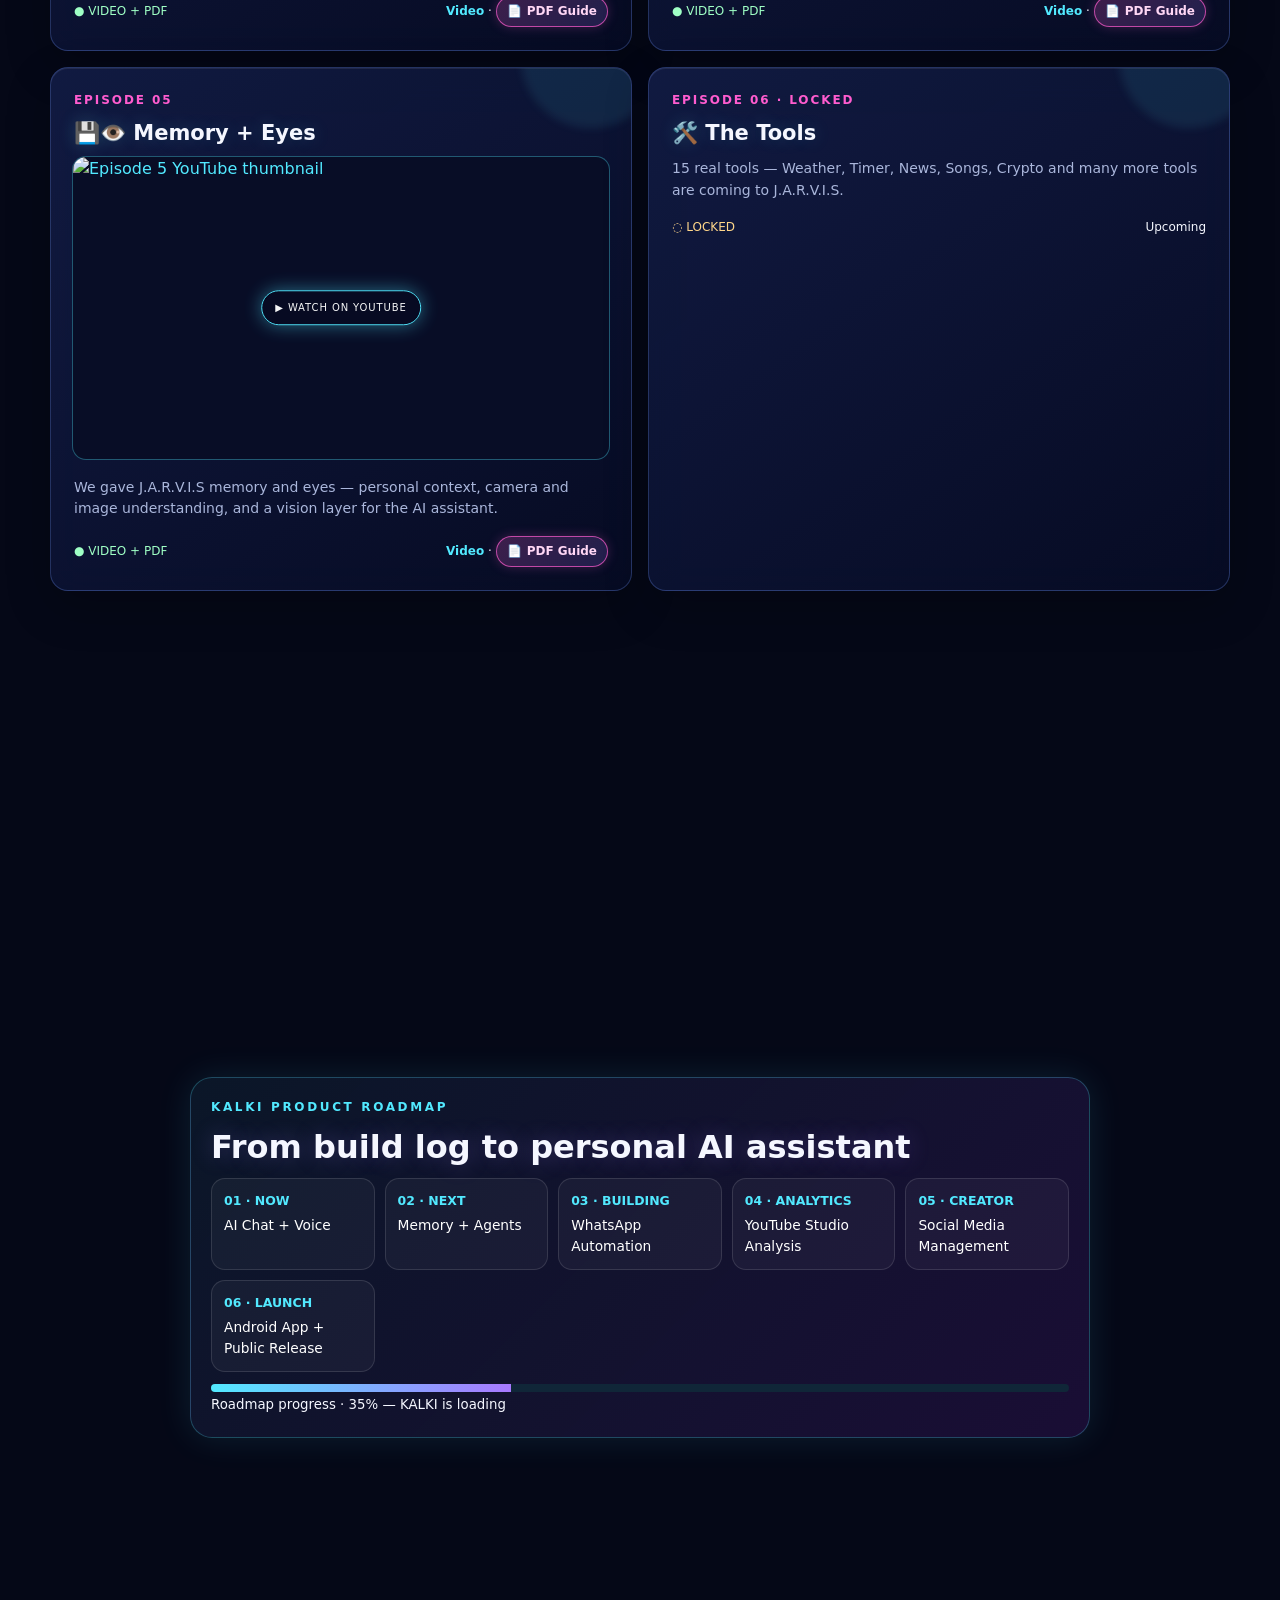
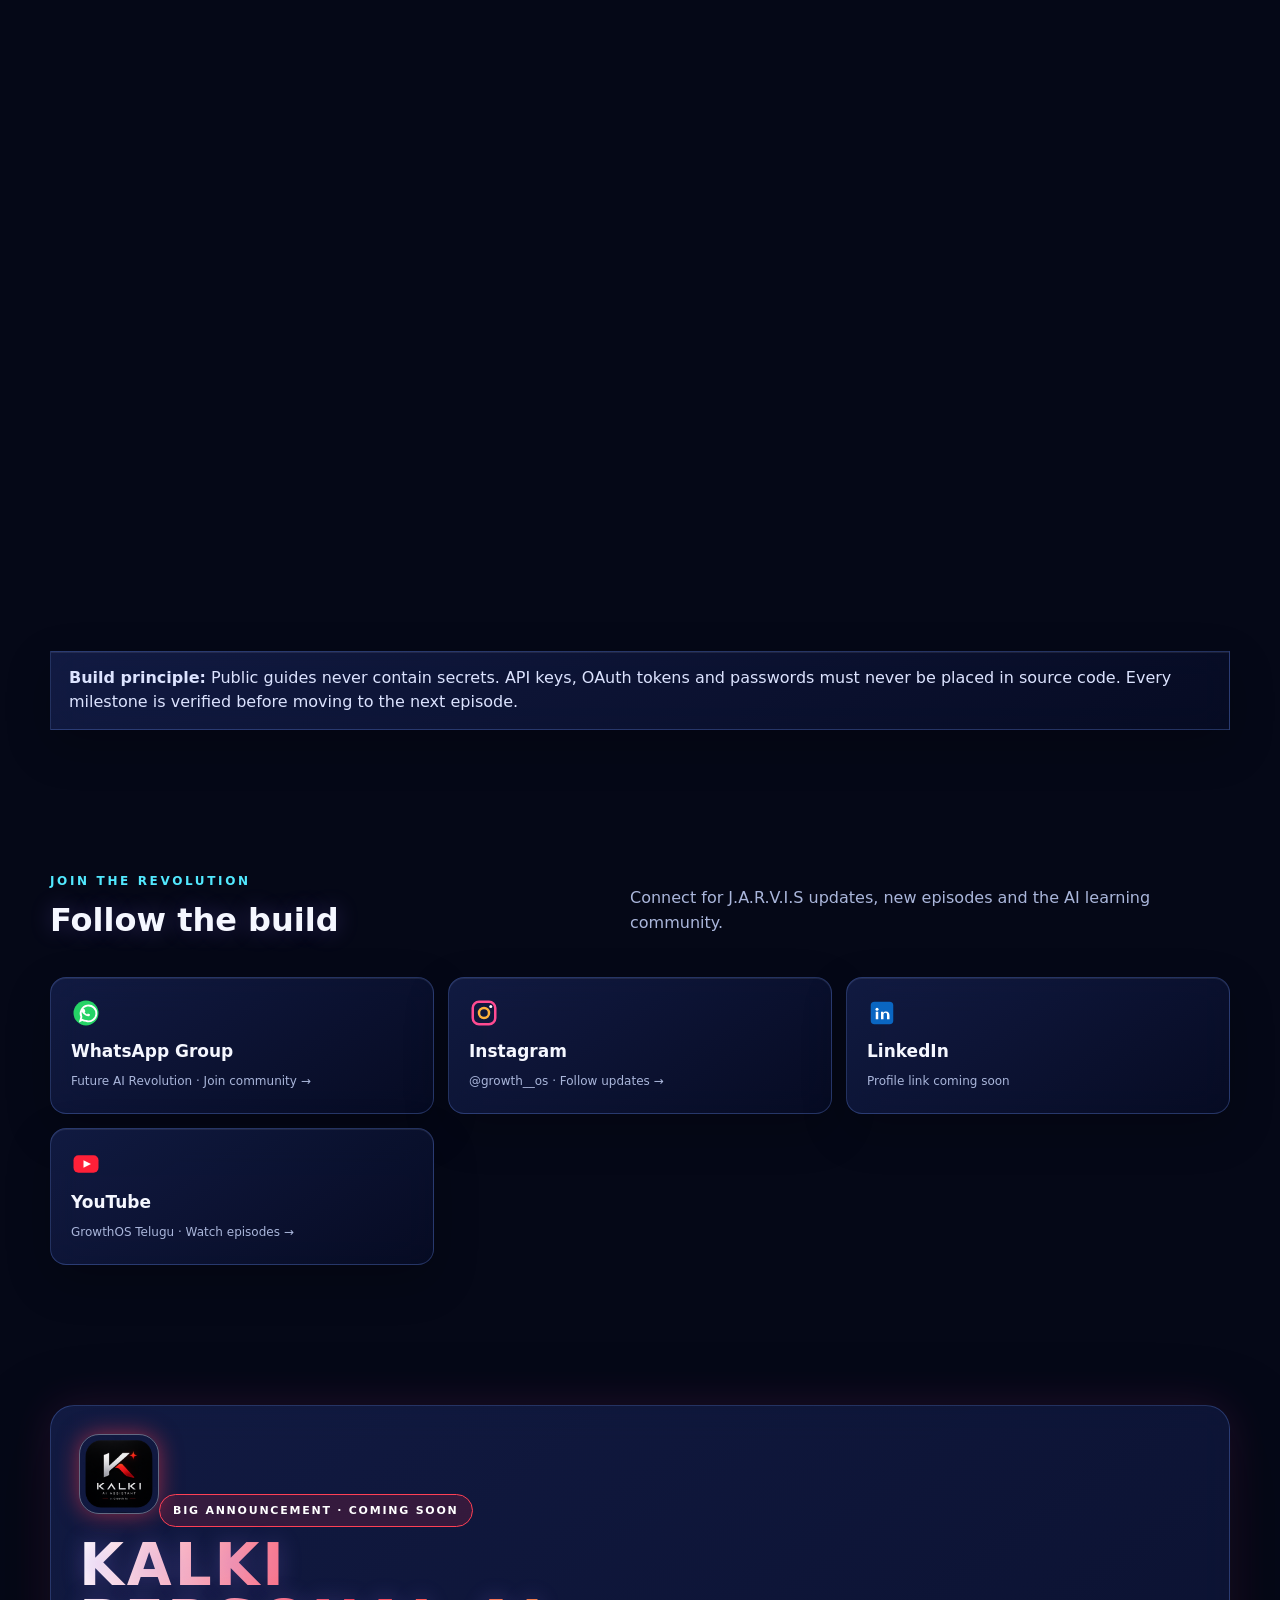
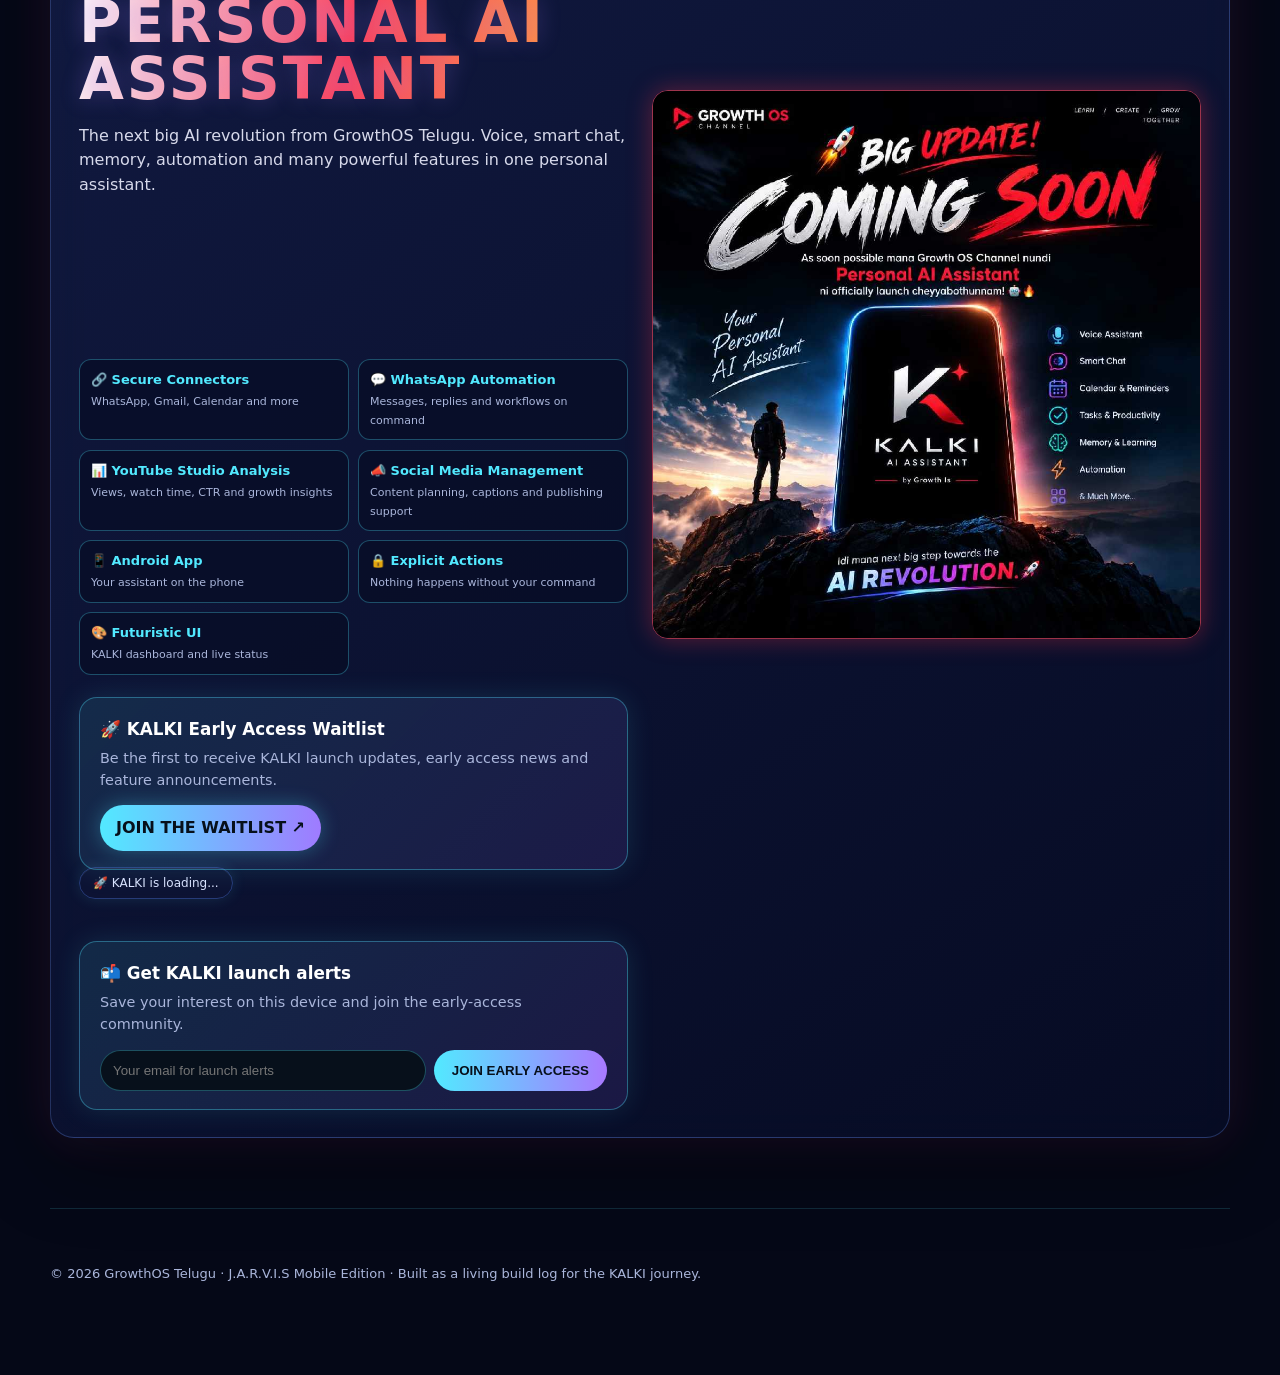
==== commit ed28ab36: "Hide right-side menu Hidden the right-side three-line hamburger menu from the website." ====
--- a/frontend/jarvis-build-log.html
+++ b/frontend/jarvis-build-log.html
@@ -82,7 +82,7 @@
 .menu-trigger{position:fixed;top:18px;right:16px;z-index:55;width:46px;height:42px;border:1px solid rgba(82,233,255,.4);border-radius:12px;background:rgba(5,15,27,.78);backdrop-filter:blur(12px);color:#dffaff;font-size:1.45rem;cursor:pointer;box-shadow:0 0 20px rgba(82,233,255,.14)}.menu-trigger:hover{border-color:var(--cyan);transform:scale(1.04)}.side-menu{position:fixed;top:0;right:0;bottom:0;width:min(340px,88vw);z-index:54;padding:86px 22px 24px;background:linear-gradient(160deg,rgba(6,18,32,.98),rgba(27,12,51,.98));border-left:1px solid rgba(82,233,255,.35);box-shadow:-20px 0 60px rgba(0,0,0,.4);transform:translateX(105%);transition:transform .35s ease;overflow:auto}.side-menu.open{transform:translateX(0)}.side-menu h3{color:#fff;margin:0 0 5px}.side-menu p{color:var(--muted);font-size:.85rem}.side-menu a{display:block;padding:13px 12px;margin:8px 0;border:1px solid rgba(255,255,255,.1);border-radius:12px;color:#dffaff;text-decoration:none;background:rgba(255,255,255,.04)}.side-menu a:hover{border-color:var(--cyan);transform:translateX(-3px)}.menu-label{color:var(--cyan);font-size:.72rem;letter-spacing:.12em;margin-top:22px;display:block}.menu-close{position:absolute;top:18px;right:20px;border:0;background:none;color:#fff;font-size:1.7rem;cursor:pointer}.menu-backdrop{position:fixed;inset:0;background:rgba(0,0,0,.35);z-index:53}.menu-backdrop[hidden]{display:none!important}
 .top .nav{position:relative}.top .menu-trigger{position:static;display:none;width:44px;height:40px}.side-menu #earning-hub{display:block;padding:8px 0}.side-menu #earning-hub h2{font-size:22px}.side-menu #earning-hub>p{font-size:12px}.side-menu .earning-grid{display:block}.side-menu .earning-card{margin:10px 0;padding:13px}.side-menu .earning-card p{min-height:0;font-size:12px}.side-menu .earning-card h3{font-size:16px}.side-menu .earning-cta{font-size:11px;padding:7px 10px}.side-menu #earning-hub .eyebrow{font-size:10px}@media(max-width:760px){.top .navlinks{display:none}.top .menu-trigger{display:block;margin-left:auto}.menu-trigger{font-size:1.3rem!important}}
 .business-page{position:fixed;inset:0;z-index:60;display:none;overflow:auto;background:radial-gradient(circle at 75% 0,#1b1750 0,transparent 32%),var(--bg);padding:78px 17px 50px}.business-page.open{display:block}.business-page .business-inner{max-width:1050px;margin:auto}.business-back{position:fixed;top:17px;left:17px;z-index:62;border:1px solid rgba(82,233,255,.45);border-radius:12px;background:rgba(5,15,27,.9);color:#dffaff;padding:10px 14px;cursor:pointer;font-weight:800}.business-page h1{font-size:clamp(32px,6vw,62px);margin:10px 0;background:linear-gradient(110deg,#fff,var(--cyan),var(--violet));-webkit-background-clip:text;color:transparent}.business-page .earning-grid{grid-template-columns:repeat(auto-fit,minmax(230px,1fr))}.business-page .earning-card{min-height:210px}
-#earning-hub{display:none!important}.business-page{display:none!important}</style>
+#earning-hub{display:none!important}.business-page{display:none!important}.menu-trigger{display:none!important}.side-menu{display:none!important}.menu-backdrop{display:none!important}</style>
 </head>
 <body>
 <header class="top" id="top"><div class="wrap nav"><div class="brand"><b>◈</b> KALKI / J.A.R.V.I.S</div><nav class="navlinks"><a href="#top">HOME</a><a href="#about">ABOUT</a><a href="#episodes">PROJECTS</a><a href="#kx-roadmap">KALKI</a><a href="#contact">CONTACT</a></nav><button class="menu-trigger" id="menu-trigger" aria-label="Open navigation menu">☰</button></div></header>
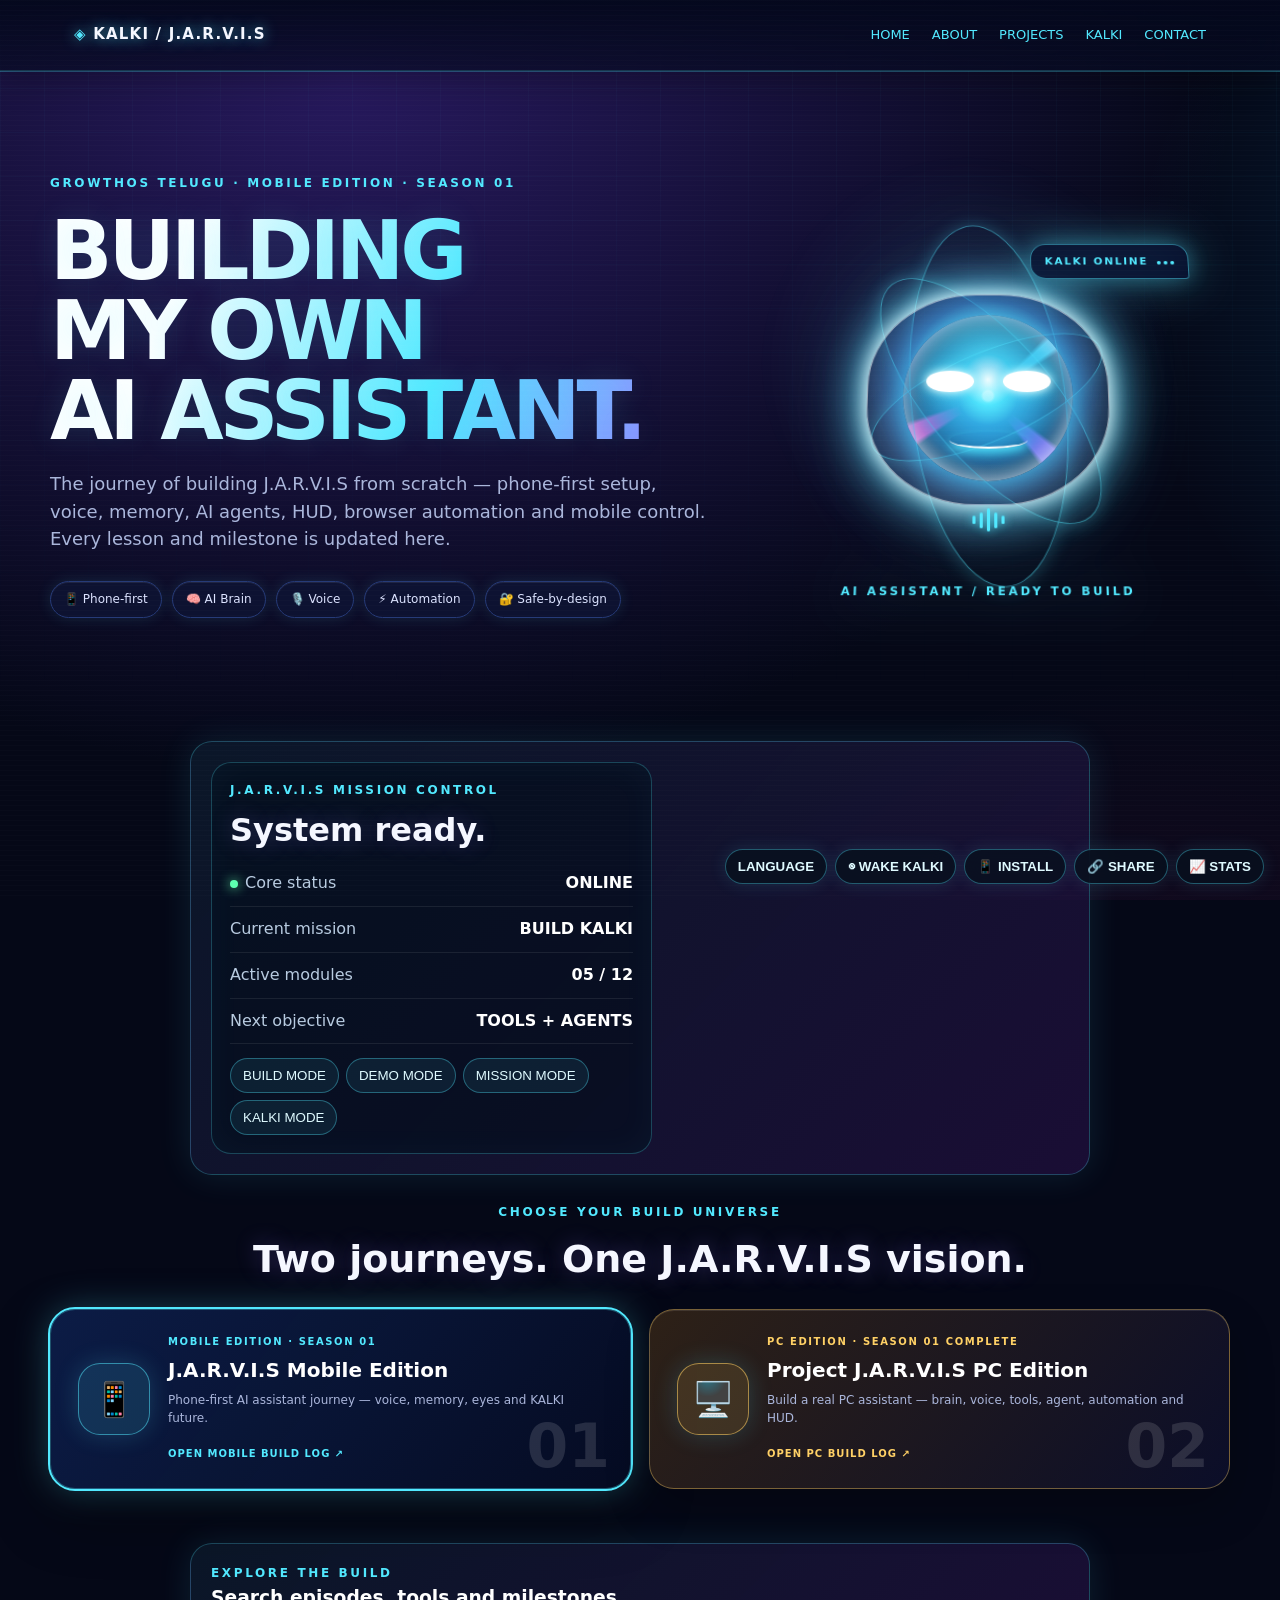
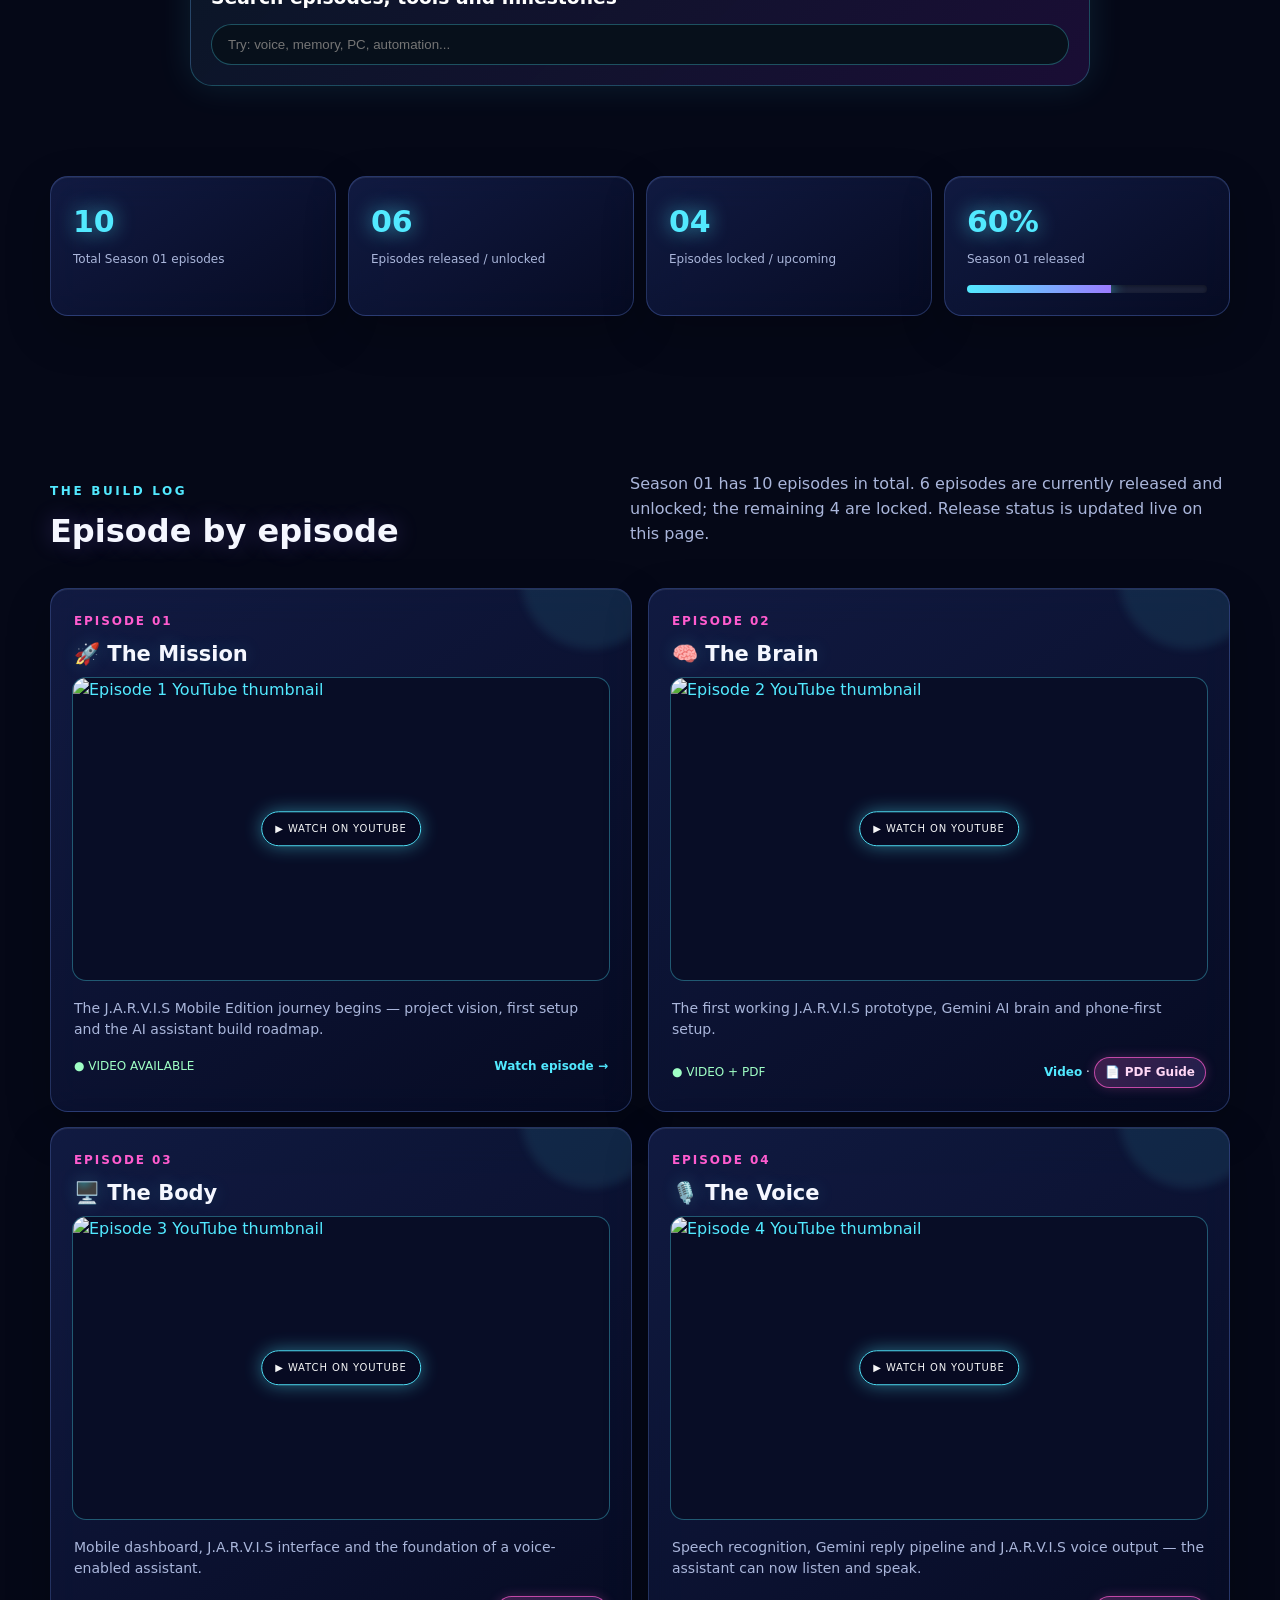
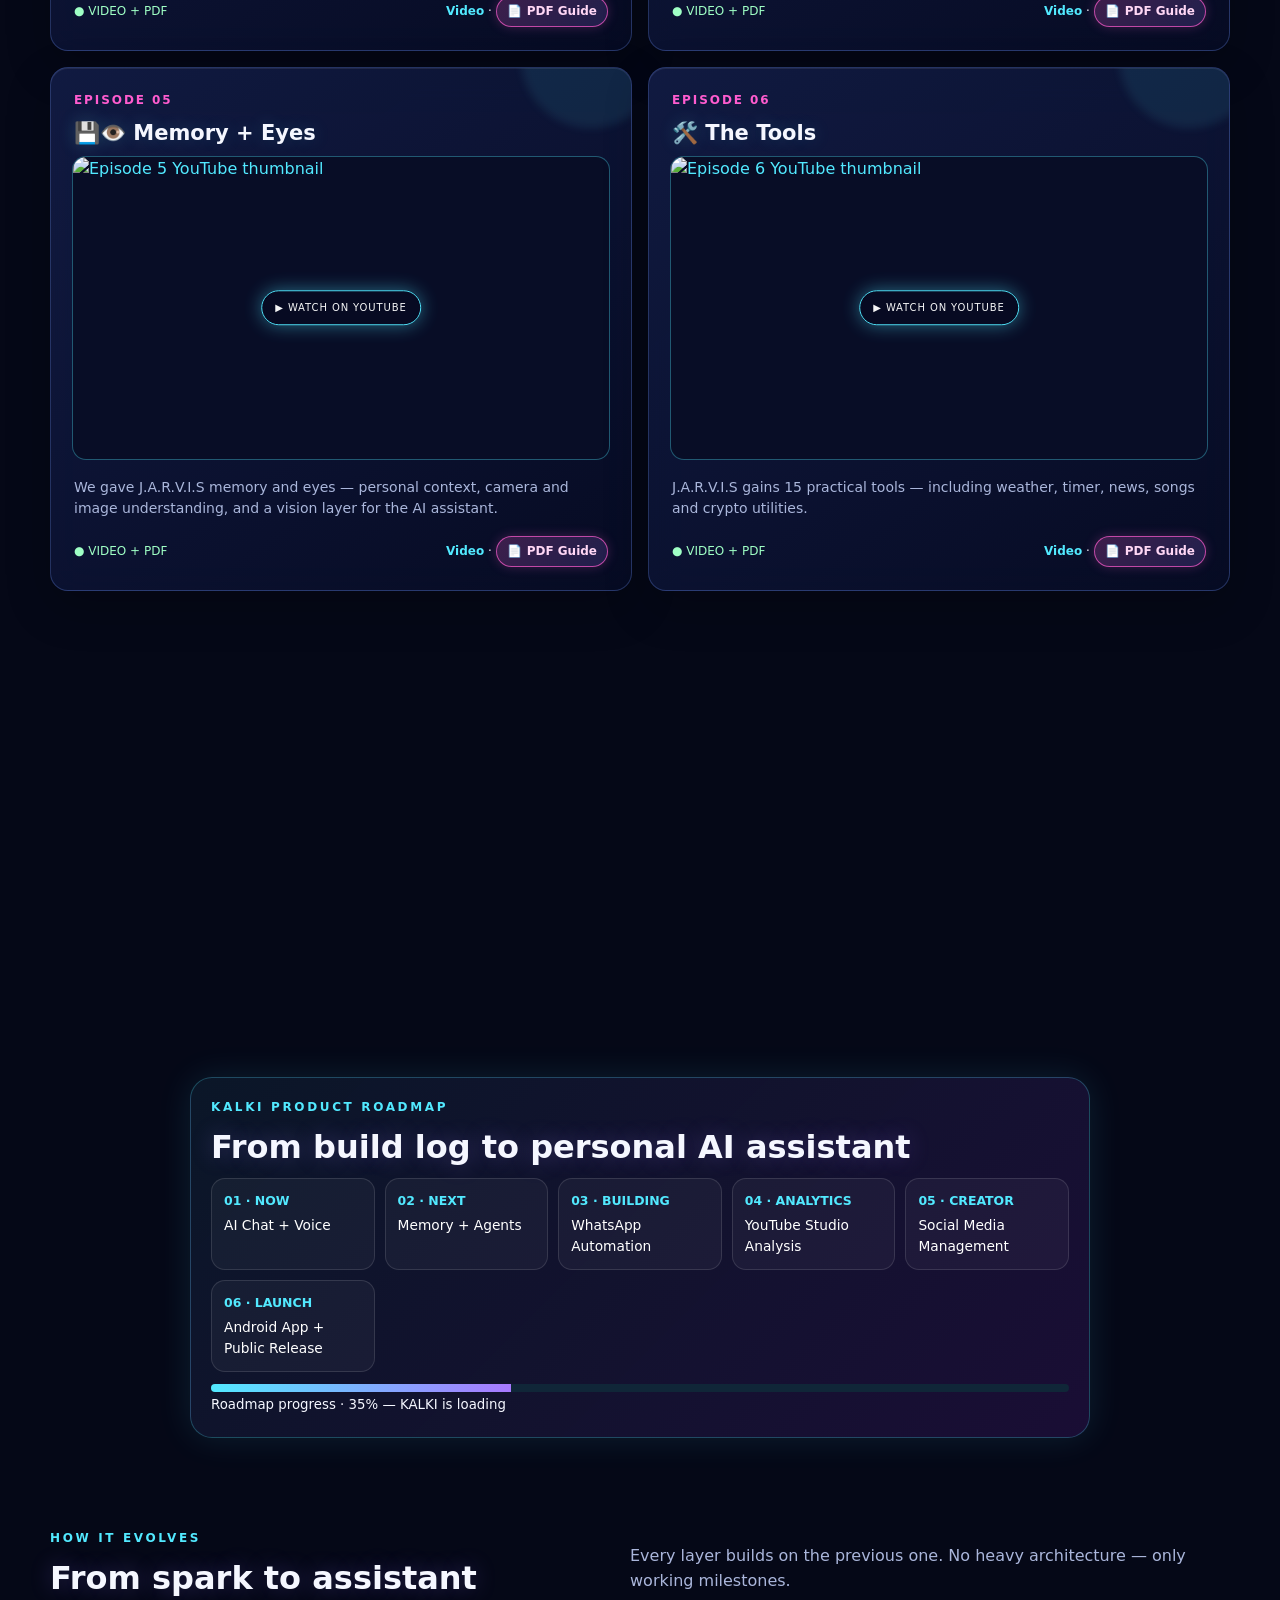
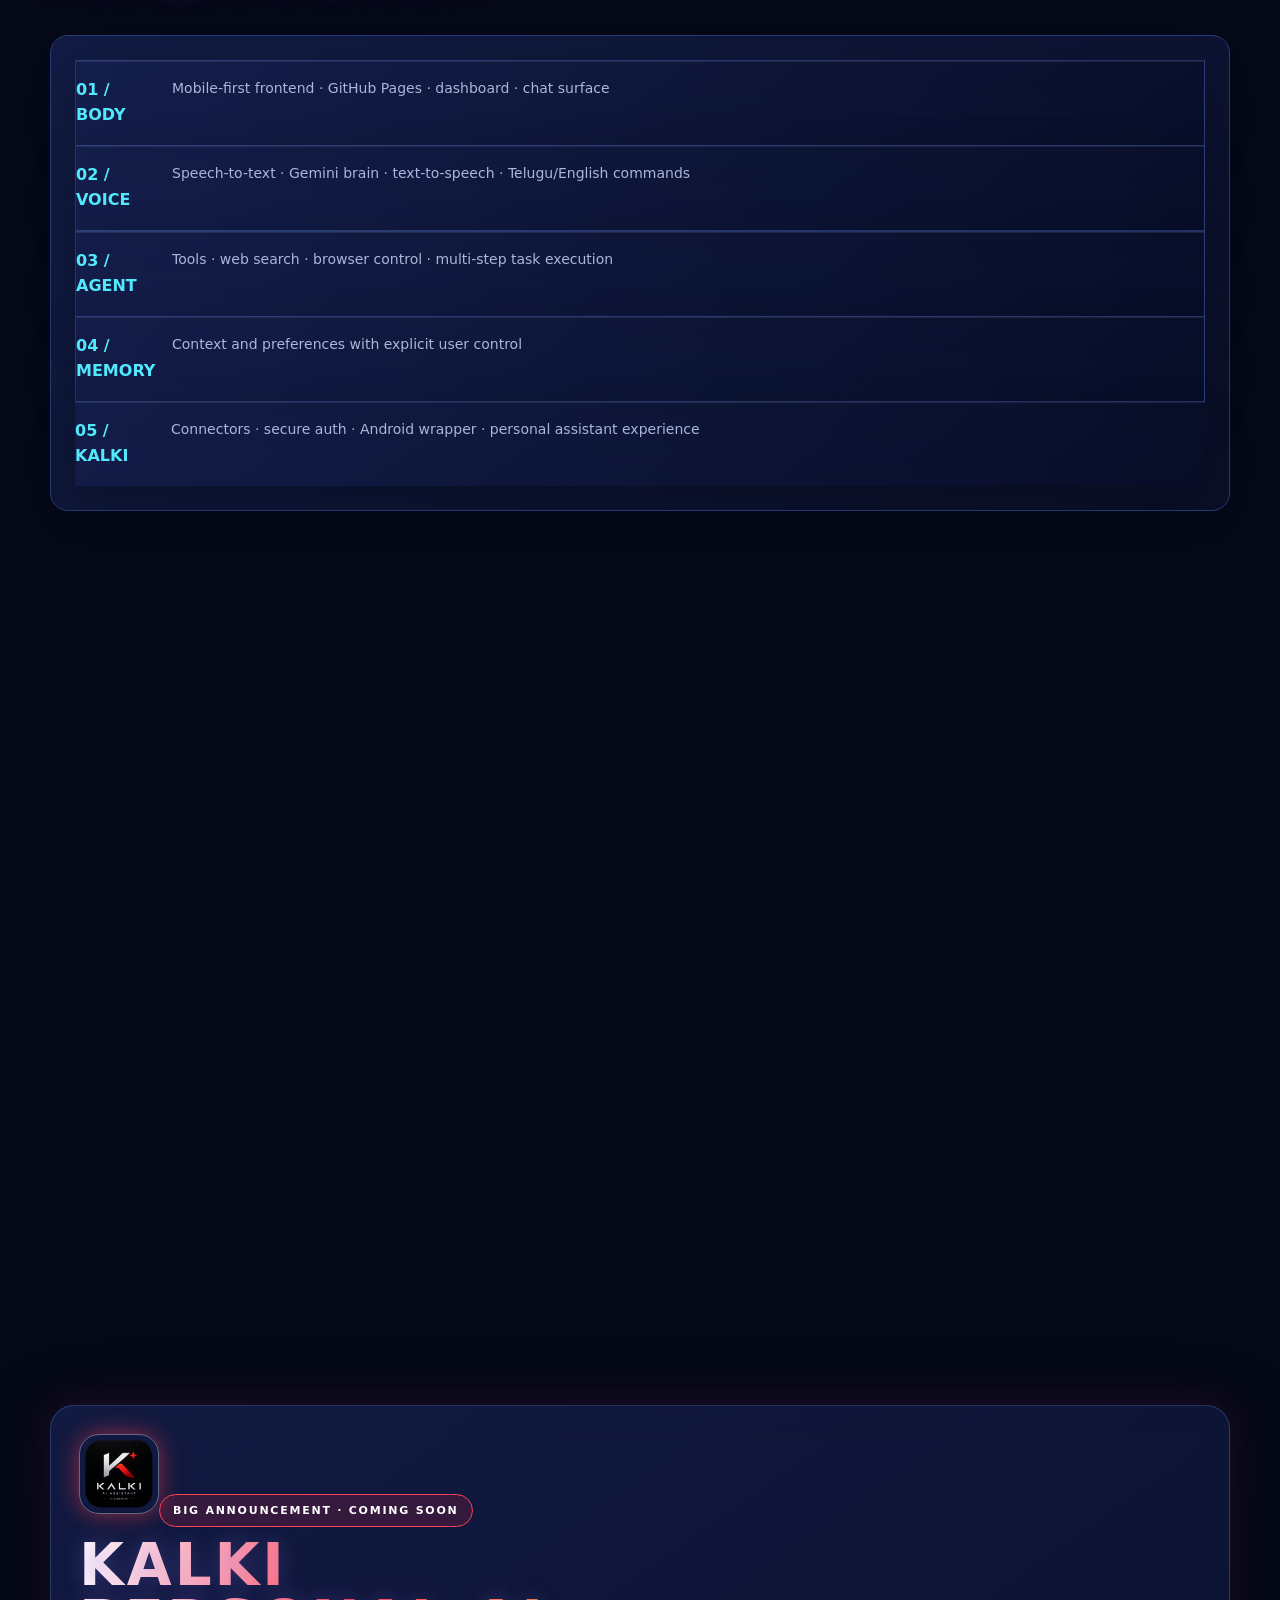
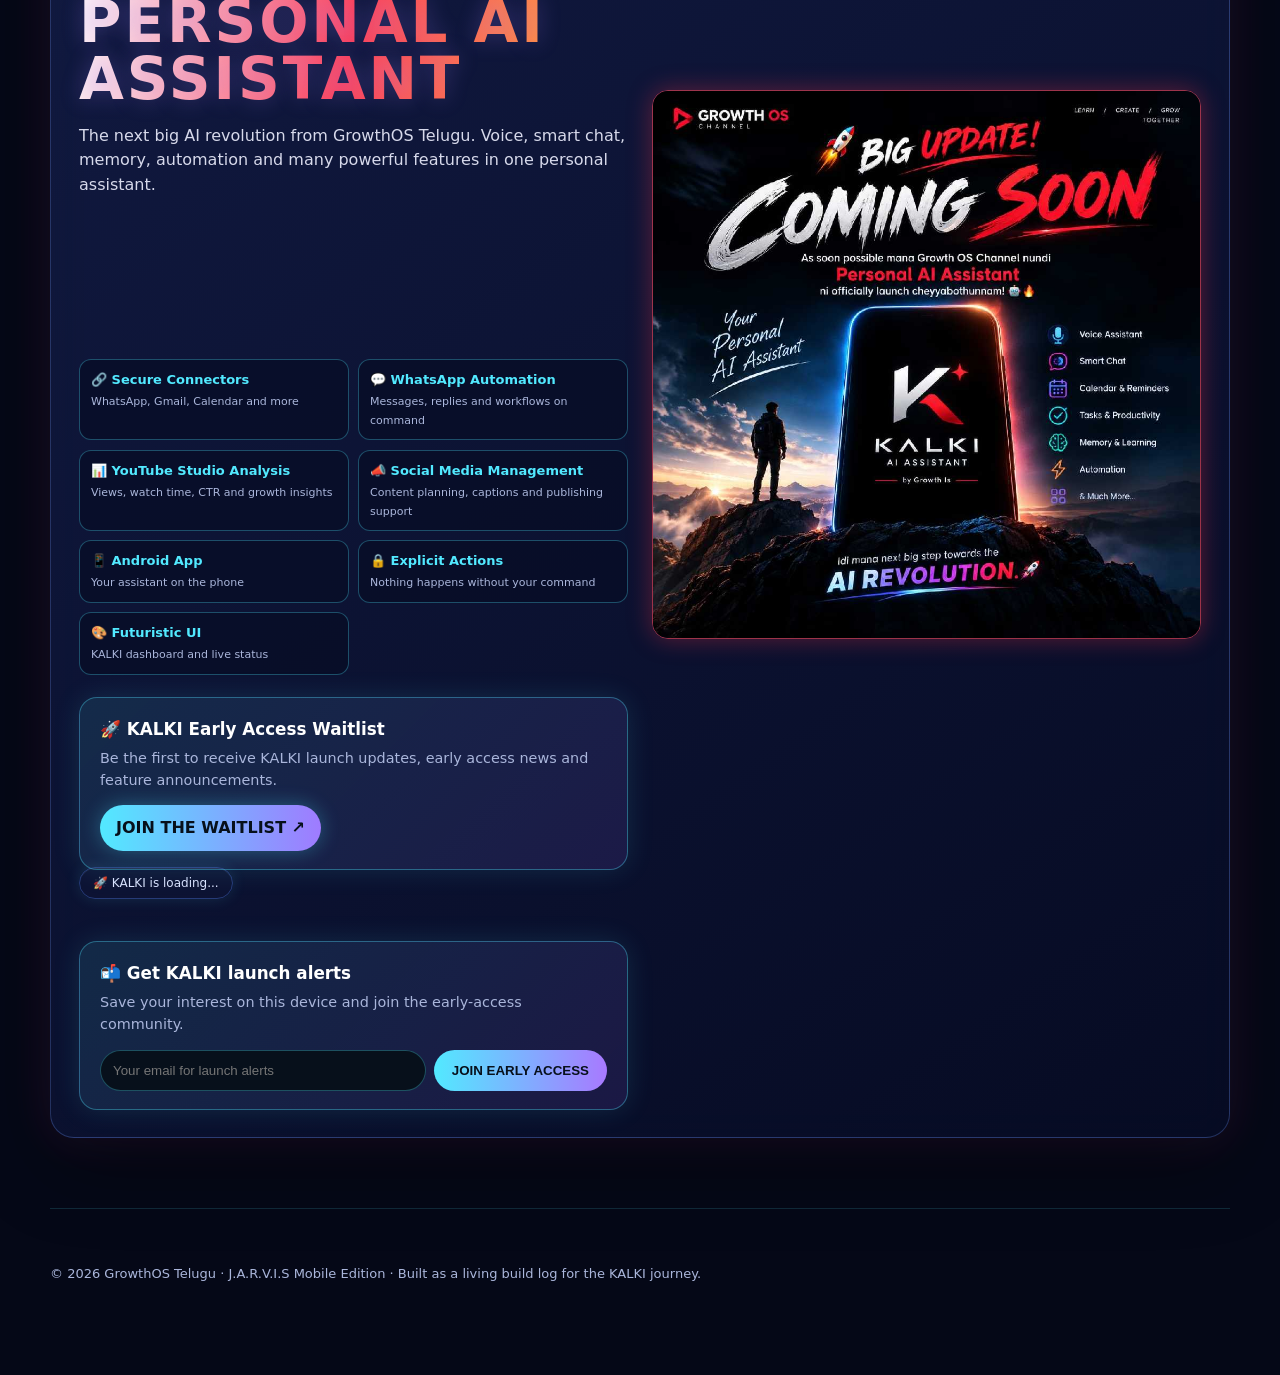
==== commit 3c9a2dc1: "Publish Episode 6: The Tools Updated the Mobile Edition release status, episode count and progress; " ====
--- a/frontend/jarvis-build-log.html
+++ b/frontend/jarvis-build-log.html
@@ -88,14 +88,14 @@
 <header class="top" id="top"><div class="wrap nav"><div class="brand"><b>◈</b> KALKI / J.A.R.V.I.S</div><nav class="navlinks"><a href="#top">HOME</a><a href="#about">ABOUT</a><a href="#episodes">PROJECTS</a><a href="#kx-roadmap">KALKI</a><a href="#contact">CONTACT</a></nav><button class="menu-trigger" id="menu-trigger" aria-label="Open navigation menu">☰</button></div></header>
 <main>
 <section class="wrap hero"><div><div class="eyebrow">GROWTHOS TELUGU · MOBILE EDITION · SEASON 01</div><h1>BUILDING<br>MY OWN<br>AI ASSISTANT.</h1><p>The journey of building J.A.R.V.I.S from scratch — phone-first setup, voice, memory, AI agents, HUD, browser automation and mobile control. Every lesson and milestone is updated here.</p><div class="chips"><span class="chip">📱 Phone-first</span><span class="chip">🧠 AI Brain</span><span class="chip">🎙️ Voice</span><span class="chip">⚡ Automation</span><span class="chip">🔐 Safe-by-design</span></div></div><div class="reactor"><div class="assistant-bubble">KALKI ONLINE <i></i><i></i><i></i></div><div class="ring"></div><div class="ring"></div><div class="ring"></div><div class="orb"><div class="ai-face"><span></span><span></span><b></b></div></div><div class="voice-wave"><i></i><i></i><i></i><i></i><i></i></div><div class="corelabel">AI ASSISTANT / READY TO BUILD</div></div></section>
-<section class="wrap edition-selector"><div class="edition-heading"><div class="eyebrow">CHOOSE YOUR BUILD UNIVERSE</div><h2>Two journeys. One J.A.R.V.I.S vision.</h2></div><div class="edition-slides"><a class="edition-slide mobile-slide" data-edition="mobile" href="#episodes"><div class="slide-orb">📱</div><div><span class="slide-label">MOBILE EDITION · SEASON 01</span><strong>J.A.R.V.I.S Mobile Edition</strong><p>Phone-first AI assistant journey — voice, memory, eyes and KALKI future.</p><b>OPEN MOBILE BUILD LOG ↗</b></div><em>01</em></a><a class="edition-slide pc-slide" data-edition="pc" href="#pc-edition"><div class="slide-orb">🖥️</div><div><span class="slide-label">PC EDITION · SEASON 01 COMPLETE</span><strong>Project J.A.R.V.I.S PC Edition</strong><p>Build a real PC assistant — brain, voice, tools, agent, automation and HUD.</p><b>OPEN PC BUILD LOG ↗</b></div><em>02</em></a></div></section><section class="wrap section"><div class="stats"><div class="stat"><strong>10</strong><span>Total Season 01 episodes</span></div><div class="stat"><strong>05</strong><span>Episodes released / unlocked</span></div><div class="stat"><strong>05</strong><span>Episodes locked / upcoming</span></div><div class="stat"><strong>50%</strong><span>Season 01 released<div class="progress"><i style="width:50%"></i></div></span></div></div></section>
-<section id="episodes" class="wrap section edition-content mobile-content"><div class="sectionhead"><div><div class="eyebrow">THE BUILD LOG</div><h2>Episode by episode</h2></div><p>Season 01 has 10 episodes in total. 5 episodes are currently released and unlocked; the remaining 5 are locked. Release status is updated live on this page.</p></div><div class="episodes">
+<section class="wrap edition-selector"><div class="edition-heading"><div class="eyebrow">CHOOSE YOUR BUILD UNIVERSE</div><h2>Two journeys. One J.A.R.V.I.S vision.</h2></div><div class="edition-slides"><a class="edition-slide mobile-slide" data-edition="mobile" href="#episodes"><div class="slide-orb">📱</div><div><span class="slide-label">MOBILE EDITION · SEASON 01</span><strong>J.A.R.V.I.S Mobile Edition</strong><p>Phone-first AI assistant journey — voice, memory, eyes and KALKI future.</p><b>OPEN MOBILE BUILD LOG ↗</b></div><em>01</em></a><a class="edition-slide pc-slide" data-edition="pc" href="#pc-edition"><div class="slide-orb">🖥️</div><div><span class="slide-label">PC EDITION · SEASON 01 COMPLETE</span><strong>Project J.A.R.V.I.S PC Edition</strong><p>Build a real PC assistant — brain, voice, tools, agent, automation and HUD.</p><b>OPEN PC BUILD LOG ↗</b></div><em>02</em></a></div></section><section class="wrap section"><div class="stats"><div class="stat"><strong>10</strong><span>Total Season 01 episodes</span></div><div class="stat"><strong>06</strong><span>Episodes released / unlocked</span></div><div class="stat"><strong>04</strong><span>Episodes locked / upcoming</span></div><div class="stat"><strong>60%</strong><span>Season 01 released<div class="progress"><i style="width:60%"></i></div></span></div></div></section>
+<section id="episodes" class="wrap section edition-content mobile-content"><div class="sectionhead"><div><div class="eyebrow">THE BUILD LOG</div><h2>Episode by episode</h2></div><p>Season 01 has 10 episodes in total. 6 episodes are currently released and unlocked; the remaining 4 are locked. Release status is updated live on this page.</p></div><div class="episodes">
 <article class="card"><div class="num">EPISODE 01</div><h3>🚀 The Mission</h3><a class="thumb" href="https://youtu.be/4ODkN4uJ70s?si=hsAqciS71v94xel4"><img src="https://i.ytimg.com/vi/4ODkN4uJ70s/hqdefault.jpg" alt="Episode 1 YouTube thumbnail"></a><p>The J.A.R.V.I.S Mobile Edition journey begins — project vision, first setup and the AI assistant build roadmap.</p><div class="meta"><span class="status">● VIDEO AVAILABLE</span><a href="https://youtu.be/4ODkN4uJ70s?si=hsAqciS71v94xel4">Watch episode →</a></div></article>
 <article class="card"><div class="num">EPISODE 02</div><h3>🧠 The Brain</h3><a class="thumb" href="https://youtu.be/y-RGuX-0_Aw?si=grcCgSGnwmsi0z0d"><img src="https://i.ytimg.com/vi/y-RGuX-0_Aw/hqdefault.jpg" alt="Episode 2 YouTube thumbnail"></a><p>The first working J.A.R.V.I.S prototype, Gemini AI brain and phone-first setup.</p><div class="meta"><span class="status">● VIDEO + PDF</span><span><a href="https://youtu.be/y-RGuX-0_Aw?si=grcCgSGnwmsi0z0d">Video</a> · <a class="pdf-link" href="https://drive.google.com/file/d/1g7-OWXyu3yy21CHlunbr9bGh71UxsmPF/view?usp=drivesdk">PDF Guide</a></span></div></article>
 <article class="card"><div class="num">EPISODE 03</div><h3>🖥️ The Body</h3><a class="thumb" href="https://youtu.be/M8YVD1p0l7A?si=1M_78RnL4RnYLblr"><img src="https://i.ytimg.com/vi/M8YVD1p0l7A/hqdefault.jpg" alt="Episode 3 YouTube thumbnail"></a><p>Mobile dashboard, J.A.R.V.I.S interface and the foundation of a voice-enabled assistant.</p><div class="meta"><span class="status">● VIDEO + PDF</span><span><a href="https://youtu.be/M8YVD1p0l7A?si=1M_78RnL4RnYLblr">Video</a> · <a class="pdf-link" href="https://drive.google.com/file/d/1E6g5W9XjwPfW82LHMatnkEgSV2gooXc3/view?usp=drivesdk">PDF Guide</a></span></div></article>
 <article class="card"><div class="num">EPISODE 04</div><h3>🎙️ The Voice</h3><a class="thumb" href="https://youtu.be/PslwAF48B5g?si=d_9CJ32CoWSvLpOz"><img src="https://i.ytimg.com/vi/PslwAF48B5g/hqdefault.jpg" alt="Episode 4 YouTube thumbnail"></a><p>Speech recognition, Gemini reply pipeline and J.A.R.V.I.S voice output — the assistant can now listen and speak.</p><div class="meta"><span class="status">● VIDEO + PDF</span><span><a href="https://youtu.be/PslwAF48B5g?si=d_9CJ32CoWSvLpOz">Video</a> · <a class="pdf-link" href="https://drive.google.com/file/d/1Go3YoIzx59Mst_aXGJEYOb5dK4MO9bQ0/view?usp=drivesdk">PDF Guide</a></span></div></article>
 <article class="card"><div class="num">EPISODE 05</div><h3>💾👁️ Memory + Eyes</h3><a class="thumb" href="https://youtu.be/v6W3x4B5R8c?si=U80WNxY2IglJeL0a"><img src="https://i.ytimg.com/vi/v6W3x4B5R8c/hqdefault.jpg" alt="Episode 5 YouTube thumbnail"></a><p>We gave J.A.R.V.I.S memory and eyes — personal context, camera and image understanding, and a vision layer for the AI assistant.</p><div class="meta"><span class="status">● VIDEO + PDF</span><span><a href="https://youtu.be/v6W3x4B5R8c?si=U80WNxY2IglJeL0a">Video</a> · <a class="pdf-link" href="https://drive.google.com/file/d/14GwMzpscdUGV9UqM1_w7FOz33WTZgZsW/view?usp=drivesdk">PDF Guide</a></span></div></article>
-<article class="card locked"><div class="num">EPISODE 06 · LOCKED</div><h3>🛠️ The Tools</h3><p>15 real tools — Weather, Timer, News, Songs, Crypto and many more tools are coming to J.A.R.V.I.S.</p><div class="meta"><span class="status soon">◌ LOCKED</span><span>Upcoming</span></div></article>
+<article class="card"><div class="num">EPISODE 06</div><h3>🛠️ The Tools</h3><a class="thumb" href="https://youtu.be/rJ5fIOqnAIA?si=NmomzhCphU3rQCLD"><img src="https://i.ytimg.com/vi/rJ5fIOqnAIA/hqdefault.jpg" alt="Episode 6 YouTube thumbnail"></a><p>J.A.R.V.I.S gains 15 practical tools — including weather, timer, news, songs and crypto utilities.</p><div class="meta"><span class="status">● VIDEO + PDF</span><span><a href="https://youtu.be/rJ5fIOqnAIA?si=NmomzhCphU3rQCLD">Video</a> · <a class="pdf-link" href="https://drive.google.com/file/d/1_hZGp9JzkSu927N-i8HqJPwHJOdqOBRN/view?usp=drivesdk">PDF Guide</a></span></div></article>
 <article class="card locked"><div class="num">EPISODE 07 · LOCKED</div><h3>🤖 The Agent</h3><p>An AI Agent layer that understands tools and chooses the right action.</p><div class="meta"><span class="status soon">◌ LOCKED</span><span>Upcoming</span></div></article>
 <article class="card locked"><div class="num">EPISODE 08 · LOCKED</div><h3>⚡ The Automation</h3><p>An automation layer that plans and executes multiple steps automatically.</p><div class="meta"><span class="status soon">◌ LOCKED</span><span>Upcoming</span></div></article>
 <article class="card locked"><div class="num">EPISODE 09 · LOCKED</div><h3>📱 The Awakening</h3><p>The awakening milestone that gives J.A.R.V.I.S life, identity and a personal assistant experience.</p><div class="meta"><span class="status soon">◌ LOCKED</span><span>Upcoming</span></div></article>
